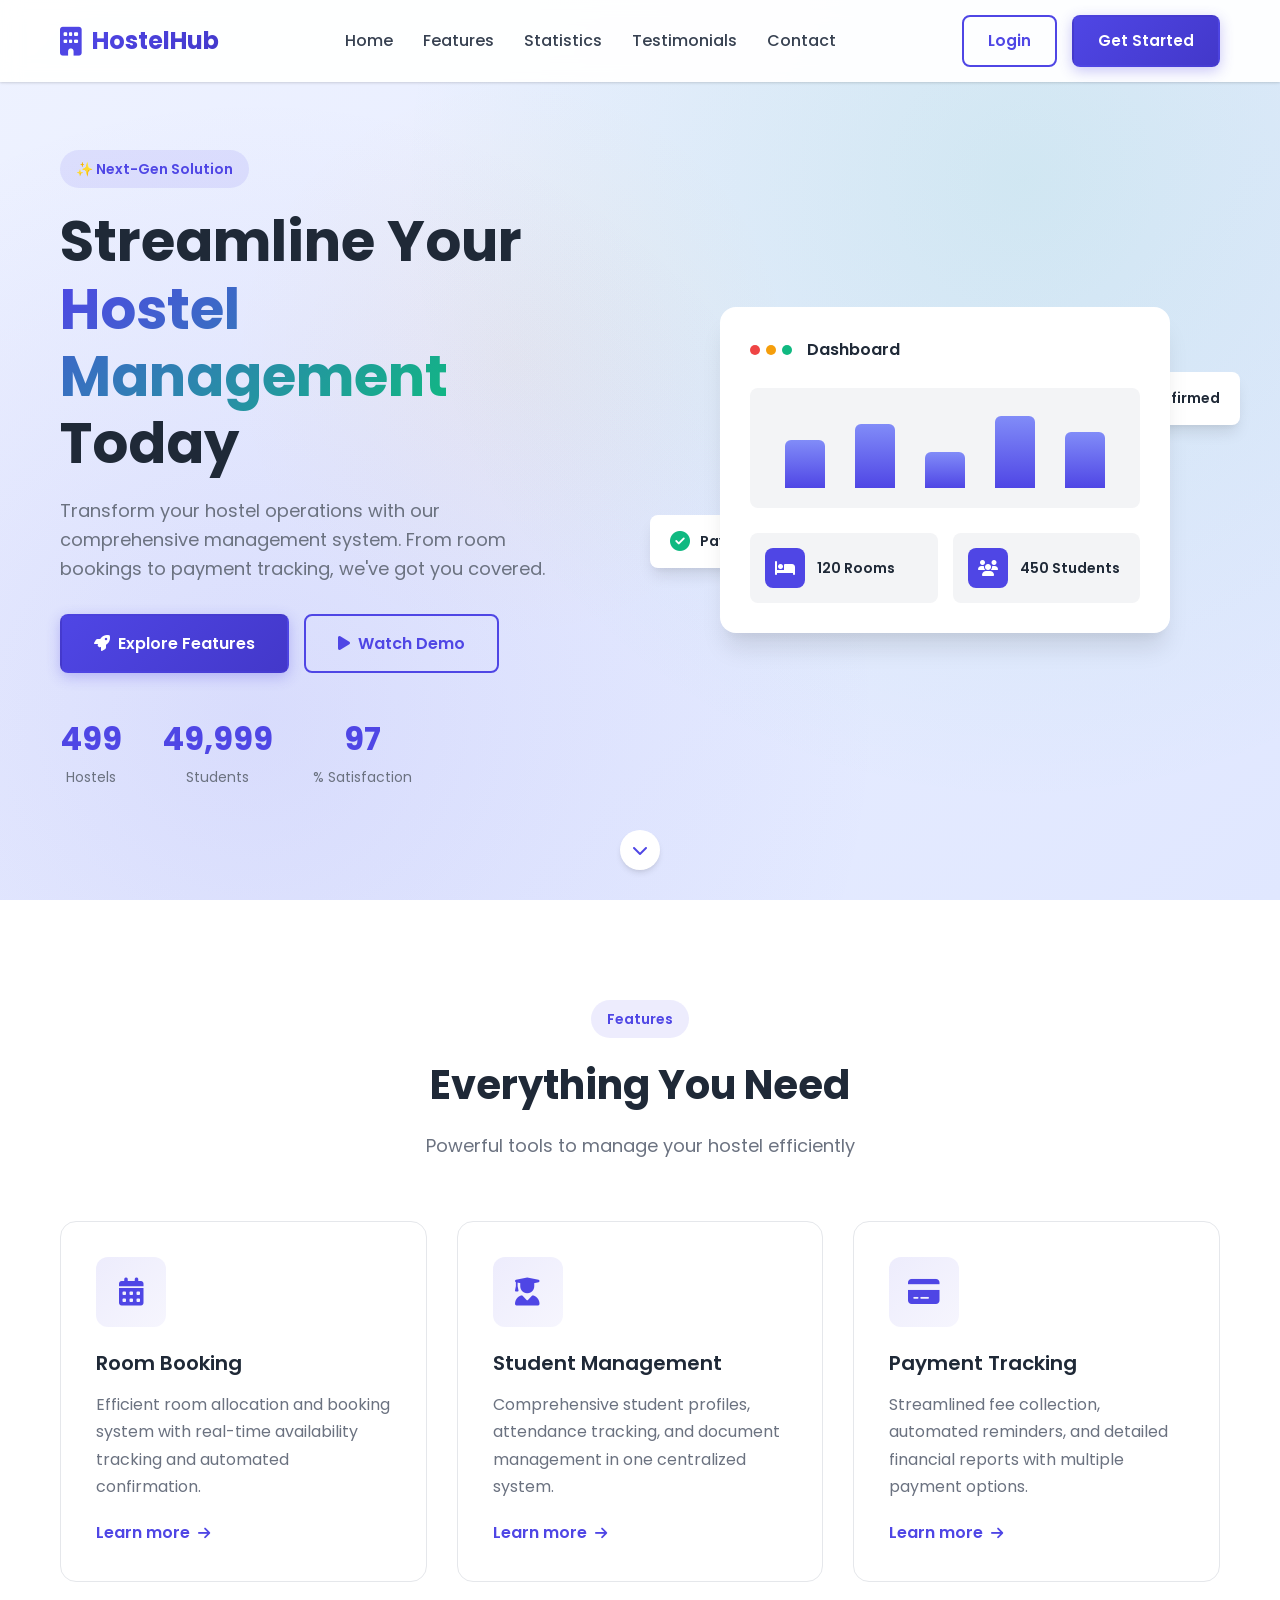
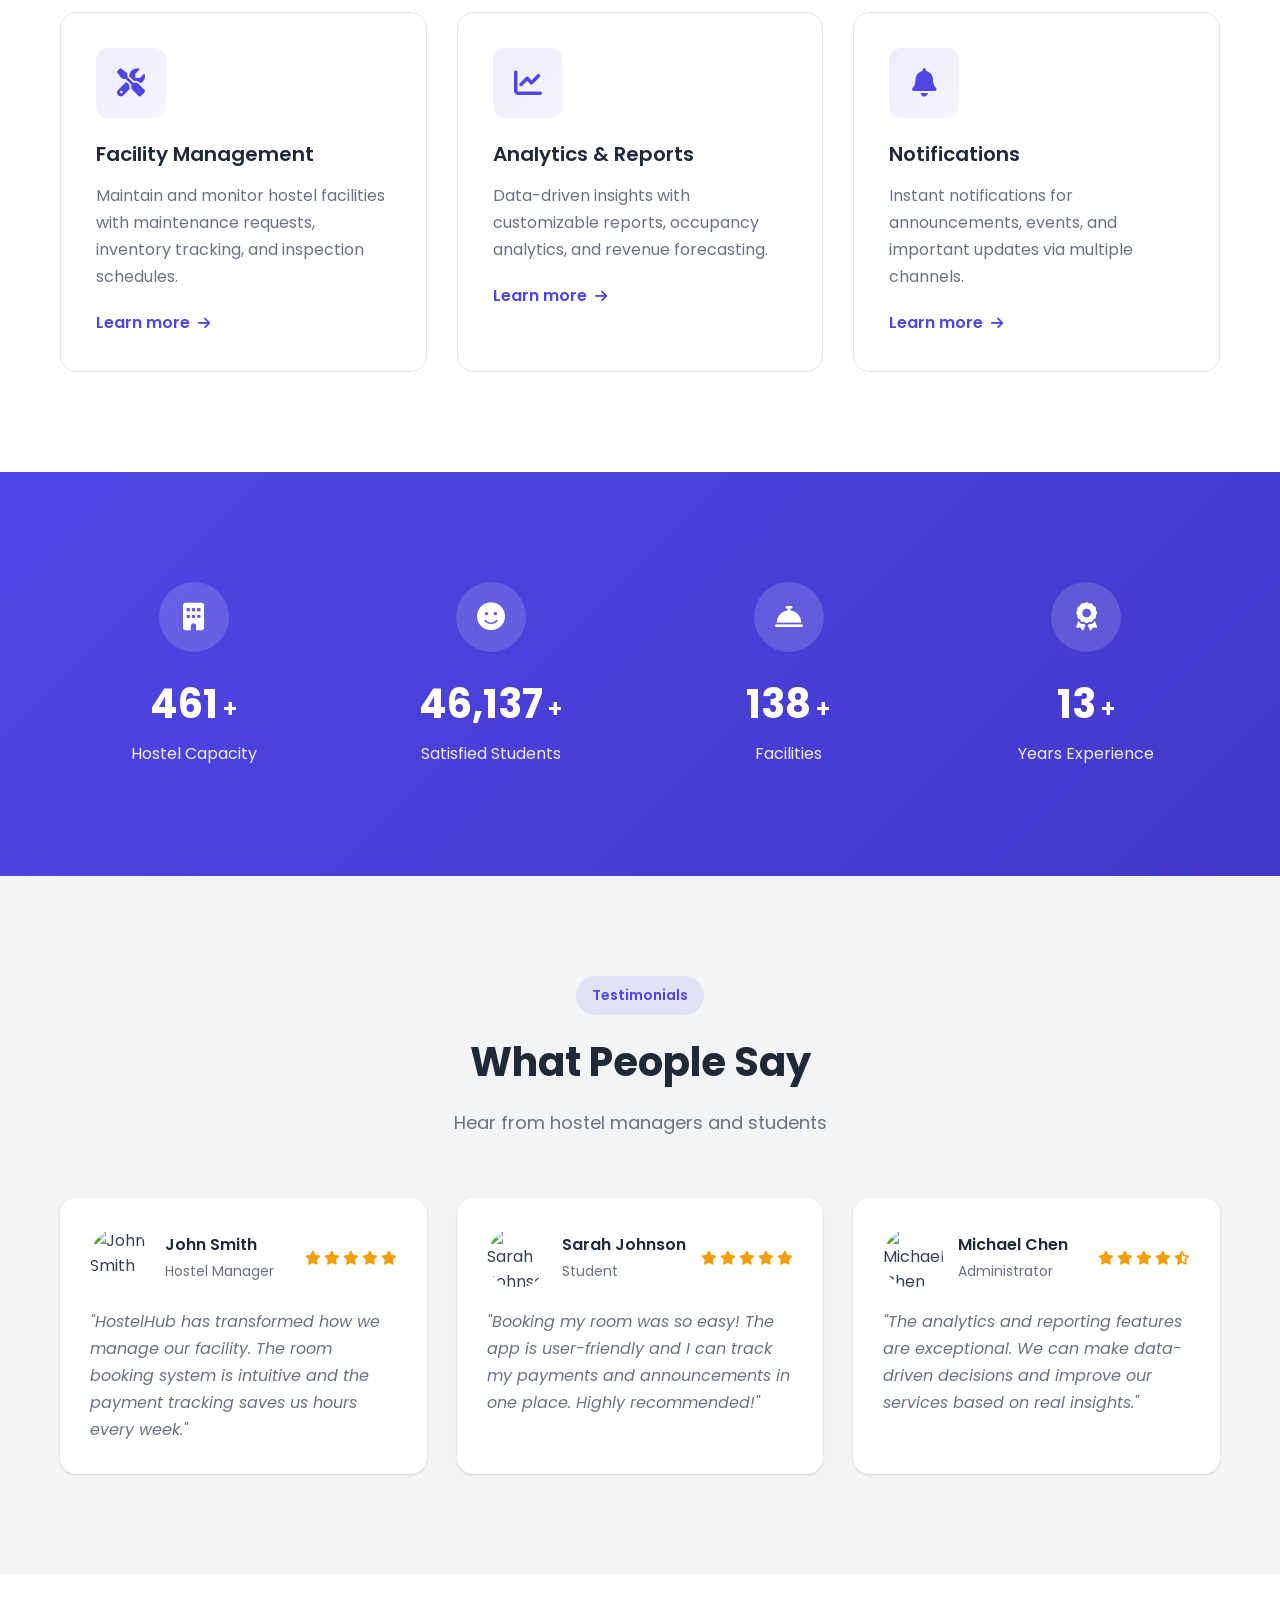
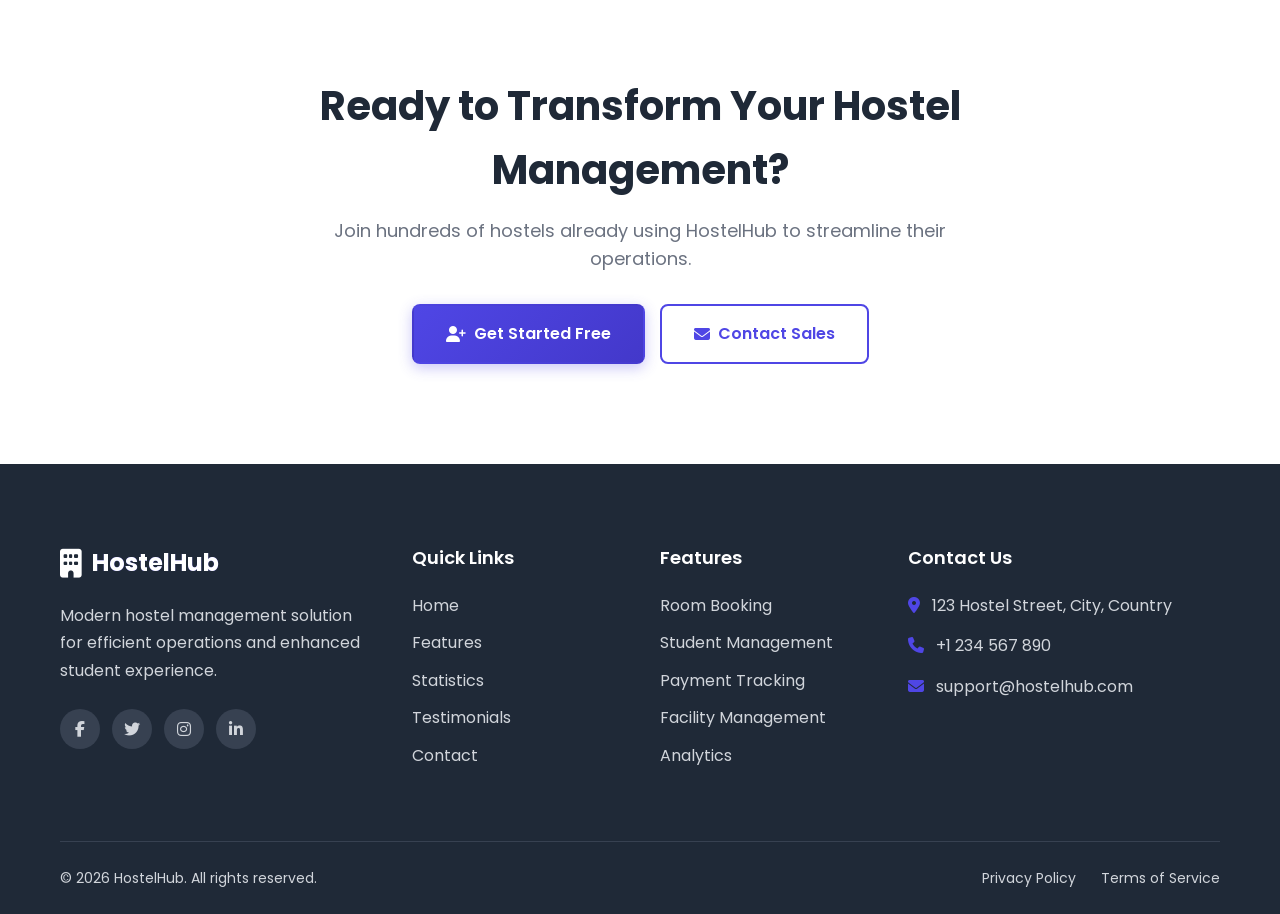
==== index.html @ 64ceb069 "first commit" ====
<!DOCTYPE html>
<html lang="en">
<head>
    <meta charset="UTF-8">
    <meta name="viewport" content="width=device-width, initial-scale=1.0">
    <title>HostelHub - Modern Hostel Management System</title>
    <link rel="preconnect" href="https://fonts.googleapis.com">
    <link rel="preconnect" href="https://fonts.gstatic.com" crossorigin>
    <link href="https://fonts.googleapis.com/css2?family=Poppins:wght@300;400;500;600;700&family=Playfair+Display:wght@600;700&display=swap" rel="stylesheet">
    <link rel="stylesheet" href="https://cdnjs.cloudflare.com/ajax/libs/font-awesome/6.4.0/css/all.min.css">
    <link rel="stylesheet" href="styles.css">
</head>
<body>
    <!-- Navigation Header -->
    <header class="header" id="header">
        <nav class="navbar">
            <div class="container">
                <a href="#" class="logo">
                    <i class="fas fa-building"></i>
                    <span>HostelHub</span>
                </a>
                <button class="mobile-menu-btn" id="mobileMenuBtn" aria-label="Toggle menu">
                    <span></span>
                    <span></span>
                    <span></span>
                </button>
                <ul class="nav-links" id="navLinks">
                    <li><a href="#home" class="nav-link">Home</a></li>
                    <li><a href="#features" class="nav-link">Features</a></li>
                    <li><a href="#stats" class="nav-link">Statistics</a></li>
                    <li><a href="#testimonials" class="nav-link">Testimonials</a></li>
                    <li><a href="#contact" class="nav-link">Contact</a></li>
                </ul>
                <div class="nav-buttons">
                    <a href="#login" class="btn btn-outline">Login</a>
                    <a href="#signup" class="btn btn-primary">Get Started</a>
                </div>
            </div>
        </nav>
    </header>

    <!-- Hero Section -->
    <section class="hero" id="home">
        <div class="hero-background">
            <div class="hero-overlay"></div>
            <div class="hero-pattern"></div>
        </div>
        <div class="container">
            <div class="hero-content">
                <span class="hero-badge">✨ Next-Gen Solution</span>
                <h1 class="hero-title">Streamline Your <span class="highlight">Hostel Management</span> Today</h1>
                <p class="hero-description">Transform your hostel operations with our comprehensive management system. From room bookings to payment tracking, we've got you covered.</p>
                <div class="hero-buttons">
                    <a href="#features" class="btn btn-primary btn-lg">
                        <i class="fas fa-rocket"></i>
                        Explore Features
                    </a>
                    <a href="#contact" class="btn btn-outline btn-lg">
                        <i class="fas fa-play"></i>
                        Watch Demo
                    </a>
                </div>
                <div class="hero-stats">
                    <div class="stat-item">
                        <span class="stat-number" data-count="500">0</span>
                        <span class="stat-label">Hostels</span>
                    </div>
                    <div class="stat-item">
                        <span class="stat-number" data-count="50000">0</span>
                        <span class="stat-label">Students</span>
                    </div>
                    <div class="stat-item">
                        <span class="stat-number" data-count="98">0</span>
                        <span class="stat-label">% Satisfaction</span>
                    </div>
                </div>
            </div>
            <div class="hero-visual">
                <div class="hero-card main-card">
                    <div class="card-header">
                        <div class="card-dots">
                            <span></span><span></span><span></span>
                        </div>
                        <span class="card-title">Dashboard</span>
                    </div>
                    <div class="card-content">
                        <div class="chart-placeholder">
                            <div class="bar" style="height: 60%"></div>
                            <div class="bar" style="height: 80%"></div>
                            <div class="bar" style="height: 45%"></div>
                            <div class="bar" style="height: 90%"></div>
                            <div class="bar" style="height: 70%"></div>
                        </div>
                        <div class="info-cards">
                            <div class="info-card">
                                <i class="fas fa-bed"></i>
                                <span>120 Rooms</span>
                            </div>
                            <div class="info-card">
                                <i class="fas fa-users"></i>
                                <span>450 Students</span>
                            </div>
                        </div>
                    </div>
                </div>
                <div class="hero-card floating-card card-1">
                    <i class="fas fa-calendar-check"></i>
                    <span>Booking Confirmed</span>
                </div>
                <div class="hero-card floating-card card-2">
                    <i class="fas fa-check-circle"></i>
                    <span>Payment Received</span>
                </div>
            </div>
        </div>
        <div class="scroll-indicator">
            <a href="#features">
                <i class="fas fa-chevron-down"></i>
            </a>
        </div>
    </section>

    <!-- Features Section -->
    <section class="features" id="features">
        <div class="container">
            <div class="section-header">
                <span class="section-tag">Features</span>
                <h2 class="section-title">Everything You Need</h2>
                <p class="section-description">Powerful tools to manage your hostel efficiently</p>
            </div>
            <div class="features-grid">
                <div class="feature-card" data-aos="fade-up" data-aos-delay="100">
                    <div class="feature-icon">
                        <i class="fas fa-calendar-alt"></i>
                    </div>
                    <h3 class="feature-title">Room Booking</h3>
                    <p class="feature-description">Efficient room allocation and booking system with real-time availability tracking and automated confirmation.</p>
                    <a href="#" class="feature-link">Learn more <i class="fas fa-arrow-right"></i></a>
                </div>
                <div class="feature-card" data-aos="fade-up" data-aos-delay="200">
                    <div class="feature-icon">
                        <i class="fas fa-user-graduate"></i>
                    </div>
                    <h3 class="feature-title">Student Management</h3>
                    <p class="feature-description">Comprehensive student profiles, attendance tracking, and document management in one centralized system.</p>
                    <a href="#" class="feature-link">Learn more <i class="fas fa-arrow-right"></i></a>
                </div>
                <div class="feature-card" data-aos="fade-up" data-aos-delay="300">
                    <div class="feature-icon">
                        <i class="fas fa-credit-card"></i>
                    </div>
                    <h3 class="feature-title">Payment Tracking</h3>
                    <p class="feature-description">Streamlined fee collection, automated reminders, and detailed financial reports with multiple payment options.</p>
                    <a href="#" class="feature-link">Learn more <i class="fas fa-arrow-right"></i></a>
                </div>
                <div class="feature-card" data-aos="fade-up" data-aos-delay="400">
                    <div class="feature-icon">
                        <i class="fas fa-tools"></i>
                    </div>
                    <h3 class="feature-title">Facility Management</h3>
                    <p class="feature-description">Maintain and monitor hostel facilities with maintenance requests, inventory tracking, and inspection schedules.</p>
                    <a href="#" class="feature-link">Learn more <i class="fas fa-arrow-right"></i></a>
                </div>
                <div class="feature-card" data-aos="fade-up" data-aos-delay="500">
                    <div class="feature-icon">
                        <i class="fas fa-chart-line"></i>
                    </div>
                    <h3 class="feature-title">Analytics & Reports</h3>
                    <p class="feature-description">Data-driven insights with customizable reports, occupancy analytics, and revenue forecasting.</p>
                    <a href="#" class="feature-link">Learn more <i class="fas fa-arrow-right"></i></a>
                </div>
                <div class="feature-card" data-aos="fade-up" data-aos-delay="600">
                    <div class="feature-icon">
                        <i class="fas fa-bell"></i>
                    </div>
                    <h3 class="feature-title">Notifications</h3>
                    <p class="feature-description">Instant notifications for announcements, events, and important updates via multiple channels.</p>
                    <a href="#" class="feature-link">Learn more <i class="fas fa-arrow-right"></i></a>
                </div>
            </div>
        </div>
    </section>

    <!-- Stats Section -->
    <section class="stats" id="stats">
        <div class="container">
            <div class="stats-grid">
                <div class="stat-box">
                    <div class="stat-icon">
                        <i class="fas fa-building"></i>
                    </div>
                    <div class="stat-info">
                        <span class="stat-number" data-count="500">0</span>
                        <span class="stat-suffix">+</span>
                        <span class="stat-text">Hostel Capacity</span>
                    </div>
                </div>
                <div class="stat-box">
                    <div class="stat-icon">
                        <i class="fas fa-smile"></i>
                    </div>
                    <div class="stat-info">
                        <span class="stat-number" data-count="50000">0</span>
                        <span class="stat-suffix">+</span>
                        <span class="stat-text">Satisfied Students</span>
                    </div>
                </div>
                <div class="stat-box">
                    <div class="stat-icon">
                        <i class="fas fa-concierge-bell"></i>
                    </div>
                    <div class="stat-info">
                        <span class="stat-number" data-count="150">0</span>
                        <span class="stat-suffix">+</span>
                        <span class="stat-text">Facilities</span>
                    </div>
                </div>
                <div class="stat-box">
                    <div class="stat-icon">
                        <i class="fas fa-award"></i>
                    </div>
                    <div class="stat-info">
                        <span class="stat-number" data-count="15">0</span>
                        <span class="stat-suffix">+</span>
                        <span class="stat-text">Years Experience</span>
                    </div>
                </div>
            </div>
        </div>
    </section>

    <!-- Testimonials Section -->
    <section class="testimonials" id="testimonials">
        <div class="container">
            <div class="section-header">
                <span class="section-tag">Testimonials</span>
                <h2 class="section-title">What People Say</h2>
                <p class="section-description">Hear from hostel managers and students</p>
            </div>
            <div class="testimonials-grid">
                <div class="testimonial-card">
                    <div class="testimonial-header">
                        <div class="testimonial-avatar">
                            <img src="https://images.unsplash.com/photo-1560250097-0b93528c311a?w=100&h=100&fit=crop&crop=face" alt="John Smith">
                        </div>
                        <div class="testimonial-info">
                            <h4>John Smith</h4>
                            <span>Hostel Manager</span>
                        </div>
                        <div class="testimonial-rating">
                            <i class="fas fa-star"></i>
                            <i class="fas fa-star"></i>
                            <i class="fas fa-star"></i>
                            <i class="fas fa-star"></i>
                            <i class="fas fa-star"></i>
                        </div>
                    </div>
                    <p class="testimonial-text">"HostelHub has transformed how we manage our facility. The room booking system is intuitive and the payment tracking saves us hours every week."</p>
                </div>
                <div class="testimonial-card">
                    <div class="testimonial-header">
                        <div class="testimonial-avatar">
                            <img src="https://images.unsplash.com/photo-1573496359142-b8d87734a5a2?w=100&h=100&fit=crop&crop=face" alt="Sarah Johnson">
                        </div>
                        <div class="testimonial-info">
                            <h4>Sarah Johnson</h4>
                            <span>Student</span>
                        </div>
                        <div class="testimonial-rating">
                            <i class="fas fa-star"></i>
                            <i class="fas fa-star"></i>
                            <i class="fas fa-star"></i>
                            <i class="fas fa-star"></i>
                            <i class="fas fa-star"></i>
                        </div>
                    </div>
                    <p class="testimonial-text">"Booking my room was so easy! The app is user-friendly and I can track my payments and announcements in one place. Highly recommended!"</p>
                </div>
                <div class="testimonial-card">
                    <div class="testimonial-header">
                        <div class="testimonial-avatar">
                            <img src="https://images.unsplash.com/photo-1472099645785-5658abf4ff4e?w=100&h=100&fit=crop&crop=face" alt="Michael Chen">
                        </div>
                        <div class="testimonial-info">
                            <h4>Michael Chen</h4>
                            <span>Administrator</span>
                        </div>
                        <div class="testimonial-rating">
                            <i class="fas fa-star"></i>
                            <i class="fas fa-star"></i>
                            <i class="fas fa-star"></i>
                            <i class="fas fa-star"></i>
                            <i class="fas fa-star-half-alt"></i>
                        </div>
                    </div>
                    <p class="testimonial-text">"The analytics and reporting features are exceptional. We can make data-driven decisions and improve our services based on real insights."</p>
                </div>
            </div>
        </div>
    </section>

    <!-- CTA Section -->
    <section class="cta">
        <div class="container">
            <div class="cta-content">
                <h2 class="cta-title">Ready to Transform Your Hostel Management?</h2>
                <p class="cta-description">Join hundreds of hostels already using HostelHub to streamline their operations.</p>
                <div class="cta-buttons">
                    <a href="#signup" class="btn btn-primary btn-lg">
                        <i class="fas fa-user-plus"></i>
                        Get Started Free
                    </a>
                    <a href="#contact" class="btn btn-outline btn-lg">
                        <i class="fas fa-envelope"></i>
                        Contact Sales
                    </a>
                </div>
            </div>
        </div>
    </section>

    <!-- Footer -->
    <footer class="footer" id="contact">
        <div class="container">
            <div class="footer-grid">
                <div class="footer-brand">
                    <a href="#" class="logo">
                        <i class="fas fa-building"></i>
                        <span>HostelHub</span>
                    </a>
                    <p class="footer-description">Modern hostel management solution for efficient operations and enhanced student experience.</p>
                    <div class="social-links">
                        <a href="#" class="social-link" aria-label="Facebook">
                            <i class="fab fa-facebook-f"></i>
                        </a>
                        <a href="#" class="social-link" aria-label="Twitter">
                            <i class="fab fa-twitter"></i>
                        </a>
                        <a href="#" class="social-link" aria-label="Instagram">
                            <i class="fab fa-instagram"></i>
                        </a>
                        <a href="#" class="social-link" aria-label="LinkedIn">
                            <i class="fab fa-linkedin-in"></i>
                        </a>
                    </div>
                </div>
                <div class="footer-links">
                    <h4>Quick Links</h4>
                    <ul>
                        <li><a href="#home">Home</a></li>
                        <li><a href="#features">Features</a></li>
                        <li><a href="#stats">Statistics</a></li>
                        <li><a href="#testimonials">Testimonials</a></li>
                        <li><a href="#contact">Contact</a></li>
                    </ul>
                </div>
                <div class="footer-links">
                    <h4>Features</h4>
                    <ul>
                        <li><a href="#">Room Booking</a></li>
                        <li><a href="#">Student Management</a></li>
                        <li><a href="#">Payment Tracking</a></li>
                        <li><a href="#">Facility Management</a></li>
                        <li><a href="#">Analytics</a></li>
                    </ul>
                </div>
                <div class="footer-contact">
                    <h4>Contact Us</h4>
                    <ul>
                        <li>
                            <i class="fas fa-map-marker-alt"></i>
                            <span>123 Hostel Street, City, Country</span>
                        </li>
                        <li>
                            <i class="fas fa-phone"></i>
                            <span>+1 234 567 890</span>
                        </li>
                        <li>
                            <i class="fas fa-envelope"></i>
                            <span>support@hostelhub.com</span>
                        </li>
                    </ul>
                </div>
            </div>
            <div class="footer-bottom">
                <p>&copy; 2026 HostelHub. All rights reserved.</p>
                <div class="footer-legal">
                    <a href="#">Privacy Policy</a>
                    <a href="#">Terms of Service</a>
                </div>
            </div>
        </div>
    </footer>

    <script src="script.js"></script>
</body>
</html>
---- styles.css ----
/* ========================================
   HostelHub - Modern Hostel Management System
   CSS Styles
   ======================================== */

/* CSS Variables */
:root {
    --primary-color: #4F46E5;
    --primary-dark: #4338CA;
    --primary-light: #818CF8;
    --secondary-color: #10B981;
    --accent-color: #F59E0B;
    --dark-color: #1F2937;
    --dark-light: #374151;
    --light-color: #F9FAFB;
    --white: #FFFFFF;
    --gray-100: #F3F4F6;
    --gray-200: #E5E7EB;
    --gray-300: #D1D5DB;
    --gray-400: #9CA3AF;
    --gray-500: #6B7280;
    --text-color: #374151;
    --text-light: #6B7280;
    --shadow-sm: 0 1px 2px 0 rgba(0, 0, 0, 0.05);
    --shadow: 0 1px 3px 0 rgba(0, 0, 0, 0.1), 0 1px 2px 0 rgba(0, 0, 0, 0.06);
    --shadow-md: 0 4px 6px -1px rgba(0, 0, 0, 0.1), 0 2px 4px -1px rgba(0, 0, 0, 0.06);
    --shadow-lg: 0 10px 15px -3px rgba(0, 0, 0, 0.1), 0 4px 6px -2px rgba(0, 0, 0, 0.05);
    --shadow-xl: 0 20px 25px -5px rgba(0, 0, 0, 0.1), 0 10px 10px -5px rgba(0, 0, 0, 0.04);
    --shadow-primary: 0 4px 14px 0 rgba(79, 70, 229, 0.3);
    --transition: all 0.3s ease;
    --transition-fast: all 0.15s ease;
    --border-radius: 12px;
    --border-radius-sm: 8px;
    --border-radius-lg: 16px;
    --font-primary: 'Poppins', sans-serif;
    --font-display: 'Playfair Display', serif;
}

/* Reset & Base */
*, *::before, *::after {
    margin: 0;
    padding: 0;
    box-sizing: border-box;
}

html {
    scroll-behavior: smooth;
    scroll-padding-top: 80px;
}

body {
    font-family: var(--font-primary);
    font-size: 16px;
    line-height: 1.6;
    color: var(--text-color);
    background-color: var(--light-color);
    overflow-x: hidden;
}

a {
    text-decoration: none;
    color: inherit;
    transition: var(--transition);
}

ul {
    list-style: none;
}

img {
    max-width: 100%;
    height: auto;
}

.container {
    max-width: 1200px;
    margin: 0 auto;
    padding: 0 20px;
}

/* ========================================
   Header & Navigation
   ======================================== */
.header {
    position: fixed;
    top: 0;
    left: 0;
    right: 0;
    z-index: 1000;
    background: rgba(255, 255, 255, 0.95);
    backdrop-filter: blur(10px);
    box-shadow: var(--shadow);
    transition: var(--transition);
}

.header.scrolled {
    padding: 0;
}

.navbar {
    padding: 15px 0;
    transition: var(--transition);
}

.navbar .container {
    display: flex;
    align-items: center;
    justify-content: space-between;
}

.logo {
    display: flex;
    align-items: center;
    gap: 10px;
    font-size: 1.5rem;
    font-weight: 700;
    color: var(--primary-color);
}

.logo i {
    font-size: 1.8rem;
}

.logo span {
    background: linear-gradient(135deg, var(--primary-color), var(--primary-dark));
    -webkit-background-clip: text;
    -webkit-text-fill-color: transparent;
    background-clip: text;
}

.nav-links {
    display: flex;
    align-items: center;
    gap: 30px;
}

.nav-link {
    font-weight: 500;
    color: var(--text-color);
    position: relative;
    padding: 8px 0;
}

.nav-link::after {
    content: '';
    position: absolute;
    bottom: 0;
    left: 0;
    width: 0;
    height: 2px;
    background: var(--primary-color);
    transition: var(--transition);
}

.nav-link:hover {
    color: var(--primary-color);
}

.nav-link:hover::after {
    width: 100%;
}

.nav-buttons {
    display: flex;
    align-items: center;
    gap: 15px;
}

/* Buttons */
.btn {
    display: inline-flex;
    align-items: center;
    justify-content: center;
    gap: 8px;
    padding: 12px 24px;
    font-size: 0.95rem;
    font-weight: 600;
    border-radius: var(--border-radius-sm);
    cursor: pointer;
    transition: var(--transition);
    border: 2px solid transparent;
}

.btn-primary {
    background: linear-gradient(135deg, var(--primary-color), var(--primary-dark));
    color: var(--white);
    box-shadow: var(--shadow-primary);
}

.btn-primary:hover {
    transform: translateY(-2px);
    box-shadow: 0 6px 20px 0 rgba(79, 70, 229, 0.4);
}

.btn-outline {
    background: transparent;
    border-color: var(--primary-color);
    color: var(--primary-color);
}

.btn-outline:hover {
    background: var(--primary-color);
    color: var(--white);
}

.btn-lg {
    padding: 15px 32px;
    font-size: 1rem;
}

/* Mobile Menu Button */
.mobile-menu-btn {
    display: none;
    flex-direction: column;
    gap: 5px;
    padding: 10px;
    background: none;
    border: none;
    cursor: pointer;
}

.mobile-menu-btn span {
    display: block;
    width: 25px;
    height: 3px;
    background: var(--dark-color);
    border-radius: 3px;
    transition: var(--transition);
}

.mobile-menu-btn.active span:nth-child(1) {
    transform: rotate(45deg) translate(5px, 5px);
}

.mobile-menu-btn.active span:nth-child(2) {
    opacity: 0;
}

.mobile-menu-btn.active span:nth-child(3) {
    transform: rotate(-45deg) translate(7px, -6px);
}

/* ========================================
   Hero Section
   ======================================== */
.hero {
    position: relative;
    min-height: 100vh;
    display: flex;
    align-items: center;
    padding: 120px 0 80px;
    overflow: hidden;
}

.hero-background {
    position: absolute;
    inset: 0;
    z-index: -1;
}

.hero-overlay {
    position: absolute;
    inset: 0;
    background: linear-gradient(135deg, #EEF2FF 0%, #E0E7FF 100%);
}

.hero-pattern {
    position: absolute;
    inset: 0;
    background-image: 
        radial-gradient(circle at 20% 80%, rgba(79, 70, 229, 0.1) 0%, transparent 50%),
        radial-gradient(circle at 80% 20%, rgba(16, 185, 129, 0.1) 0%, transparent 50%),
        radial-gradient(circle at 40% 40%, rgba(245, 158, 11, 0.05) 0%, transparent 30%);
}

.hero .container {
    display: grid;
    grid-template-columns: 1fr 1fr;
    gap: 60px;
    align-items: center;
}

.hero-content {
    animation: fadeInUp 0.8s ease forwards;
}

.hero-badge {
    display: inline-block;
    padding: 8px 16px;
    background: rgba(79, 70, 229, 0.1);
    color: var(--primary-color);
    font-size: 0.875rem;
    font-weight: 600;
    border-radius: 50px;
    margin-bottom: 20px;
    animation: fadeInUp 0.8s ease 0.1s forwards;
    opacity: 0;
}

.hero-title {
    font-size: 3.5rem;
    font-weight: 700;
    line-height: 1.2;
    color: var(--dark-color);
    margin-bottom: 20px;
    animation: fadeInUp 0.8s ease 0.2s forwards;
    opacity: 0;
}

.hero-title .highlight {
    background: linear-gradient(135deg, var(--primary-color), var(--secondary-color));
    -webkit-background-clip: text;
    -webkit-text-fill-color: transparent;
    background-clip: text;
}

.hero-description {
    font-size: 1.125rem;
    color: var(--text-light);
    margin-bottom: 30px;
    max-width: 500px;
    animation: fadeInUp 0.8s ease 0.3s forwards;
    opacity: 0;
}

.hero-buttons {
    display: flex;
    gap: 15px;
    margin-bottom: 40px;
    animation: fadeInUp 0.8s ease 0.4s forwards;
    opacity: 0;
}

.hero-stats {
    display: flex;
    gap: 40px;
    animation: fadeInUp 0.8s ease 0.5s forwards;
    opacity: 0;
}

.hero-stats .stat-item {
    text-align: center;
}

.hero-stats .stat-number {
    display: block;
    font-size: 2rem;
    font-weight: 700;
    color: var(--primary-color);
}

.hero-stats .stat-label {
    font-size: 0.875rem;
    color: var(--text-light);
}

/* Hero Visual */
.hero-visual {
    position: relative;
    animation: fadeInRight 0.8s ease 0.3s forwards;
    opacity: 0;
}

.hero-card {
    background: var(--white);
    border-radius: var(--border-radius-lg);
    box-shadow: var(--shadow-xl);
    overflow: hidden;
}

.hero-card.main-card {
    padding: 30px;
    max-width: 450px;
    margin: 0 auto;
    position: relative;
    z-index: 2;
}

.hero-card .card-header {
    display: flex;
    align-items: center;
    gap: 15px;
    margin-bottom: 25px;
}

.card-dots {
    display: flex;
    gap: 6px;
}

.card-dots span {
    width: 10px;
    height: 10px;
    border-radius: 50%;
    background: var(--gray-300);
}

.card-dots span:nth-child(1) {
    background: #EF4444;
}

.card-dots span:nth-child(2) {
    background: #F59E0B;
}

.card-dots span:nth-child(3) {
    background: #10B981;
}

.card-title {
    font-weight: 600;
    color: var(--dark-color);
}

.card-content {
    display: flex;
    flex-direction: column;
    gap: 25px;
}

.chart-placeholder {
    display: flex;
    align-items: flex-end;
    justify-content: space-around;
    height: 120px;
    padding: 20px;
    background: var(--gray-100);
    border-radius: var(--border-radius-sm);
}

.chart-placeholder .bar {
    width: 40px;
    background: linear-gradient(to top, var(--primary-color), var(--primary-light));
    border-radius: 6px 6px 0 0;
    animation: growBar 1s ease forwards;
}

.info-cards {
    display: grid;
    grid-template-columns: 1fr 1fr;
    gap: 15px;
}

.info-card {
    display: flex;
    align-items: center;
    gap: 12px;
    padding: 15px;
    background: var(--gray-100);
    border-radius: var(--border-radius-sm);
}

.info-card i {
    width: 40px;
    height: 40px;
    display: flex;
    align-items: center;
    justify-content: center;
    background: var(--primary-color);
    color: var(--white);
    border-radius: var(--border-radius-sm);
    font-size: 1rem;
}

.info-card span {
    font-weight: 600;
    color: var(--dark-color);
    font-size: 0.875rem;
}

.hero-card.floating-card {
    position: absolute;
    display: flex;
    align-items: center;
    gap: 10px;
    padding: 15px 20px;
    background: var(--white);
    border-radius: var(--border-radius-sm);
    box-shadow: var(--shadow-lg);
    animation: float 3s ease-in-out infinite;
}

.hero-card.floating-card i {
    font-size: 1.25rem;
    color: var(--secondary-color);
}

.hero-card.floating-card span {
    font-weight: 600;
    font-size: 0.875rem;
    color: var(--dark-color);
}

.hero-card.card-1 {
    top: 20%;
    right: -20px;
    animation-delay: 0s;
}

.hero-card.card-2 {
    bottom: 20%;
    left: -20px;
    animation-delay: 1.5s;
}

/* Scroll Indicator */
.scroll-indicator {
    position: absolute;
    bottom: 30px;
    left: 50%;
    transform: translateX(-50%);
    animation: bounce 2s infinite;
}

.scroll-indicator a {
    display: flex;
    align-items: center;
    justify-content: center;
    width: 40px;
    height: 40px;
    background: var(--white);
    border-radius: 50%;
    box-shadow: var(--shadow-md);
    color: var(--primary-color);
}

/* ========================================
   Features Section
   ======================================== */
.features {
    padding: 100px 0;
    background: var(--white);
}

.section-header {
    text-align: center;
    margin-bottom: 60px;
}

.section-tag {
    display: inline-block;
    padding: 8px 16px;
    background: rgba(79, 70, 229, 0.1);
    color: var(--primary-color);
    font-size: 0.875rem;
    font-weight: 600;
    border-radius: 50px;
    margin-bottom: 15px;
}

.section-title {
    font-size: 2.5rem;
    font-weight: 700;
    color: var(--dark-color);
    margin-bottom: 15px;
}

.section-description {
    font-size: 1.125rem;
    color: var(--text-light);
    max-width: 600px;
    margin: 0 auto;
}

.features-grid {
    display: grid;
    grid-template-columns: repeat(3, 1fr);
    gap: 30px;
}

.feature-card {
    padding: 35px;
    background: var(--white);
    border-radius: var(--border-radius-lg);
    border: 1px solid var(--gray-200);
    transition: var(--transition);
    position: relative;
    overflow: hidden;
}

.feature-card::before {
    content: '';
    position: absolute;
    top: 0;
    left: 0;
    right: 0;
    height: 4px;
    background: linear-gradient(135deg, var(--primary-color), var(--secondary-color));
    transform: scaleX(0);
    transition: var(--transition);
}

.feature-card:hover {
    transform: translateY(-10px);
    box-shadow: var(--shadow-xl);
    border-color: transparent;
}

.feature-card:hover::before {
    transform: scaleX(1);
}

.feature-icon {
    width: 70px;
    height: 70px;
    display: flex;
    align-items: center;
    justify-content: center;
    background: linear-gradient(135deg, rgba(79, 70, 229, 0.1), rgba(79, 70, 229, 0.05));
    border-radius: var(--border-radius);
    margin-bottom: 20px;
    transition: var(--transition);
}

.feature-icon i {
    font-size: 1.75rem;
    color: var(--primary-color);
}

.feature-card:hover .feature-icon {
    background: var(--primary-color);
}

.feature-card:hover .feature-icon i {
    color: var(--white);
}

.feature-title {
    font-size: 1.25rem;
    font-weight: 600;
    color: var(--dark-color);
    margin-bottom: 12px;
}

.feature-description {
    color: var(--text-light);
    margin-bottom: 20px;
    line-height: 1.7;
}

.feature-link {
    display: inline-flex;
    align-items: center;
    gap: 8px;
    font-weight: 600;
    color: var(--primary-color);
}

.feature-link i {
    font-size: 0.875rem;
    transition: var(--transition);
}

.feature-link:hover i {
    transform: translateX(5px);
}

/* ========================================
   Stats Section
   ======================================== */
.stats {
    padding: 80px 0;
    background: linear-gradient(135deg, var(--primary-color), var(--primary-dark));
}

.stats-grid {
    display: grid;
    grid-template-columns: repeat(4, 1fr);
    gap: 30px;
}

.stat-box {
    text-align: center;
    padding: 30px;
}

.stat-icon {
    width: 70px;
    height: 70px;
    display: flex;
    align-items: center;
    justify-content: center;
    background: rgba(255, 255, 255, 0.15);
    border-radius: 50%;
    margin: 0 auto 20px;
}

.stat-icon i {
    font-size: 1.75rem;
    color: var(--white);
}

.stat-info {
    color: var(--white);
}

.stat-info .stat-number {
    font-size: 2.5rem;
    font-weight: 700;
}

.stat-info .stat-suffix {
    font-size: 1.5rem;
    font-weight: 600;
}

.stat-info .stat-text {
    display: block;
    font-size: 1rem;
    opacity: 0.9;
    margin-top: 5px;
}

/* ========================================
   Testimonials Section
   ======================================== */
.testimonials {
    padding: 100px 0;
    background: var(--gray-100);
}

.testimonials-grid {
    display: grid;
    grid-template-columns: repeat(3, 1fr);
    gap: 30px;
}

.testimonial-card {
    background: var(--white);
    padding: 30px;
    border-radius: var(--border-radius-lg);
    box-shadow: var(--shadow);
    transition: var(--transition);
}

.testimonial-card:hover {
    transform: translateY(-5px);
    box-shadow: var(--shadow-lg);
}

.testimonial-header {
    display: flex;
    align-items: center;
    gap: 15px;
    margin-bottom: 20px;
}

.testimonial-avatar {
    width: 60px;
    height: 60px;
    border-radius: 50%;
    overflow: hidden;
    flex-shrink: 0;
}

.testimonial-avatar img {
    width: 100%;
    height: 100%;
    object-fit: cover;
}

.testimonial-info h4 {
    font-size: 1rem;
    font-weight: 600;
    color: var(--dark-color);
}

.testimonial-info span {
    font-size: 0.875rem;
    color: var(--text-light);
}

.testimonial-rating {
    margin-left: auto;
    display: flex;
    gap: 3px;
}

.testimonial-rating i {
    color: var(--accent-color);
    font-size: 0.875rem;
}

.testimonial-text {
    color: var(--text-light);
    line-height: 1.7;
    font-style: italic;
}

/* ========================================
   CTA Section
   ======================================== */
.cta {
    padding: 100px 0;
    background: var(--white);
}

.cta-content {
    text-align: center;
    max-width: 700px;
    margin: 0 auto;
}

.cta-title {
    font-size: 2.5rem;
    font-weight: 700;
    color: var(--dark-color);
    margin-bottom: 15px;
}

.cta-description {
    font-size: 1.125rem;
    color: var(--text-light);
    margin-bottom: 30px;
}

.cta-buttons {
    display: flex;
    justify-content: center;
    gap: 15px;
}

/* ========================================
   Footer
   ======================================== */
.footer {
    background: var(--dark-color);
    padding: 80px 0 0;
    color: var(--gray-300);
}

.footer-grid {
    display: grid;
    grid-template-columns: 1.5fr 1fr 1fr 1.5fr;
    gap: 40px;
    margin-bottom: 60px;
}

.footer-brand .logo {
    margin-bottom: 20px;
}

.footer-brand .logo i {
    color: var(--white);
}

.footer-brand .logo span {
    color: var(--white);
    -webkit-text-fill-color: var(--white);
}

.footer-description {
    margin-bottom: 25px;
    line-height: 1.7;
}

.social-links {
    display: flex;
    gap: 12px;
}

.social-link {
    width: 40px;
    height: 40px;
    display: flex;
    align-items: center;
    justify-content: center;
    background: var(--dark-light);
    border-radius: 50%;
    transition: var(--transition);
}

.social-link:hover {
    background: var(--primary-color);
    color: var(--white);
    transform: translateY(-3px);
}

.footer-links h4,
.footer-contact h4 {
    color: var(--white);
    font-size: 1.125rem;
    font-weight: 600;
    margin-bottom: 20px;
}

.footer-links ul li {
    margin-bottom: 12px;
}

.footer-links a {
    color: var(--gray-300);
    transition: var(--transition);
}

.footer-links a:hover {
    color: var(--primary-light);
    padding-left: 5px;
}

.footer-contact ul li {
    display: flex;
    align-items: flex-start;
    gap: 12px;
    margin-bottom: 15px;
}

.footer-contact i {
    color: var(--primary-color);
    margin-top: 4px;
}

.footer-bottom {
    display: flex;
    align-items: center;
    justify-content: space-between;
    padding: 25px 0;
    border-top: 1px solid var(--dark-light);
}

.footer-bottom p {
    font-size: 0.875rem;
}

.footer-legal {
    display: flex;
    gap: 25px;
}

.footer-legal a {
    font-size: 0.875rem;
    color: var(--gray-300);
}

.footer-legal a:hover {
    color: var(--white);
}

/* ========================================
   Animations
   ======================================== */
@keyframes fadeInUp {
    from {
        opacity: 0;
        transform: translateY(30px);
    }
    to {
        opacity: 1;
        transform: translateY(0);
    }
}

@keyframes fadeInRight {
    from {
        opacity: 0;
        transform: translateX(30px);
    }
    to {
        opacity: 1;
        transform: translateX(0);
    }
}

@keyframes bounce {
    0%, 20%, 50%, 80%, 100% {
        transform: translateX(-50%) translateY(0);
    }
    40% {
        transform: translateX(-50%) translateY(-10px);
    }
    60% {
        transform: translateX(-50%) translateY(-5px);
    }
}

@keyframes float {
    0%, 100% {
        transform: translateY(0);
    }
    50% {
        transform: translateY(-15px);
    }
}

@keyframes growBar {
    from {
        height: 0;
    }
}

/* ========================================
   Responsive Design
   ======================================== */

/* Tablet */
@media (max-width: 1024px) {
    .hero .container {
        grid-template-columns: 1fr;
        gap: 50px;
    }

    .hero-visual {
        order: -1;
        max-width: 500px;
        margin: 0 auto;
    }

    .features-grid {
        grid-template-columns: repeat(2, 1fr);
    }

    .stats-grid {
        grid-template-columns: repeat(2, 1fr);
    }

    .testimonials-grid {
        grid-template-columns: repeat(2, 1fr);
    }

    .footer-grid {
        grid-template-columns: repeat(2, 1fr);
    }
}

/* Mobile */
@media (max-width: 768px) {
    .mobile-menu-btn {
        display: flex;
    }

    .nav-links {
        position: fixed;
        top: 70px;
        left: 0;
        right: 0;
        background: var(--white);
        flex-direction: column;
        padding: 20px;
        gap: 0;
        box-shadow: var(--shadow-lg);
        transform: translateY(-150%);
        opacity: 0;
        transition: var(--transition);
    }

    .nav-links.active {
        transform: translateY(0);
        opacity: 1;
    }

    .nav-links li {
        width: 100%;
    }

    .nav-link {
        display: block;
        padding: 15px 0;
        border-bottom: 1px solid var(--gray-200);
    }

    .nav-buttons {
        display: none;
    }

    .hero {
        padding: 100px 0 60px;
    }

    .hero-title {
        font-size: 2.25rem;
    }

    .hero-buttons {
        flex-direction: column;
    }

    .hero-stats {
        flex-wrap: wrap;
        justify-content: center;
    }

    .hero-stats .stat-item {
        flex: 0 0 calc(33.33% - 20px);
    }

    .hero-card.floating-card {
        display: none;
    }

    .section-title {
        font-size: 2rem;
    }

    .features-grid {
        grid-template-columns: 1fr;
    }

    .stats-grid {
        grid-template-columns: 1fr 1fr;
    }

    .testimonials-grid {
        grid-template-columns: 1fr;
    }

    .cta-buttons {
        flex-direction: column;
    }

    .footer-grid {
        grid-template-columns: 1fr;
        text-align: center;
    }

    .social-links {
        justify-content: center;
    }

    .footer-bottom {
        flex-direction: column;
        gap: 15px;
        text-align: center;
    }
}

/* Small Mobile */
@media (max-width: 480px) {
    .hero-title {
        font-size: 1.75rem;
    }

    .hero-stats .stat-item {
        flex: 0 0 100%;
    }

    .stats-grid {
        grid-template-columns: 1fr;
    }

    .stat-box {
        padding: 20px;
    }

    .cta-title {
        font-size: 1.75rem;
    }
}
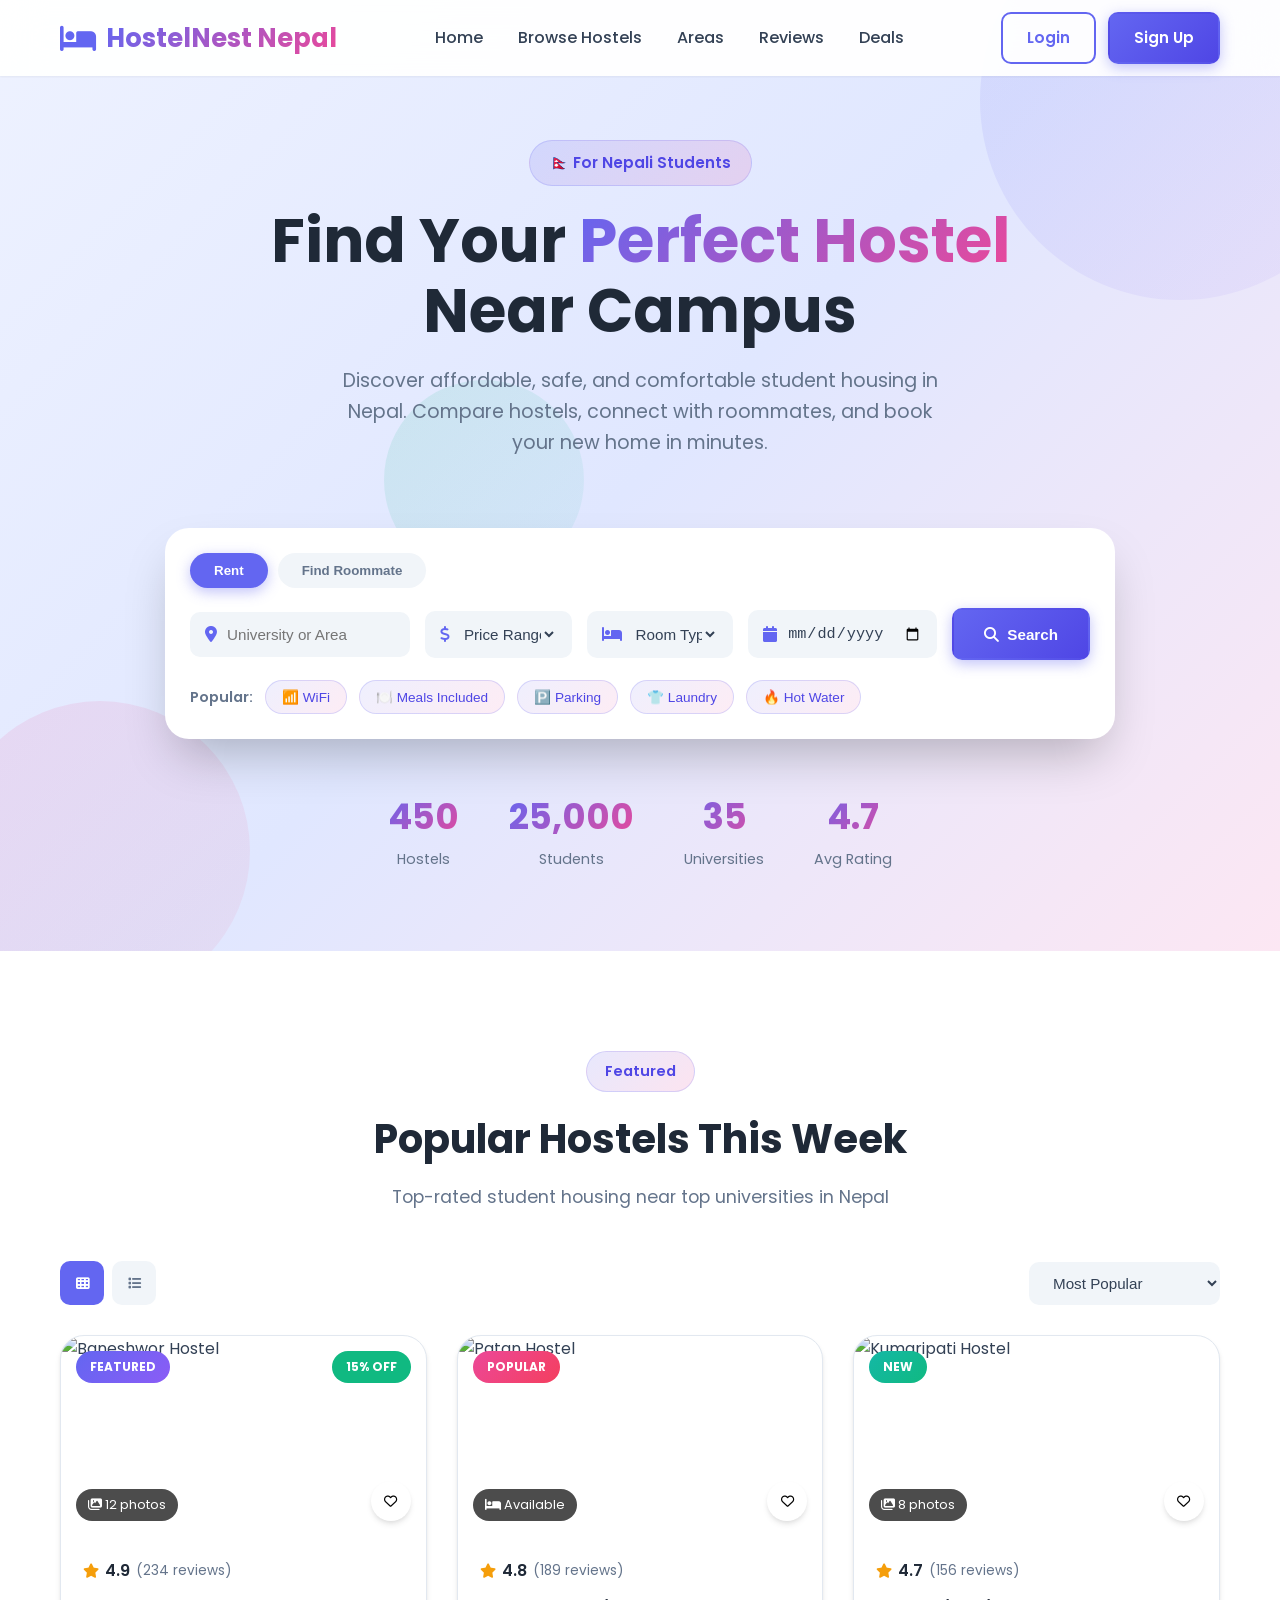
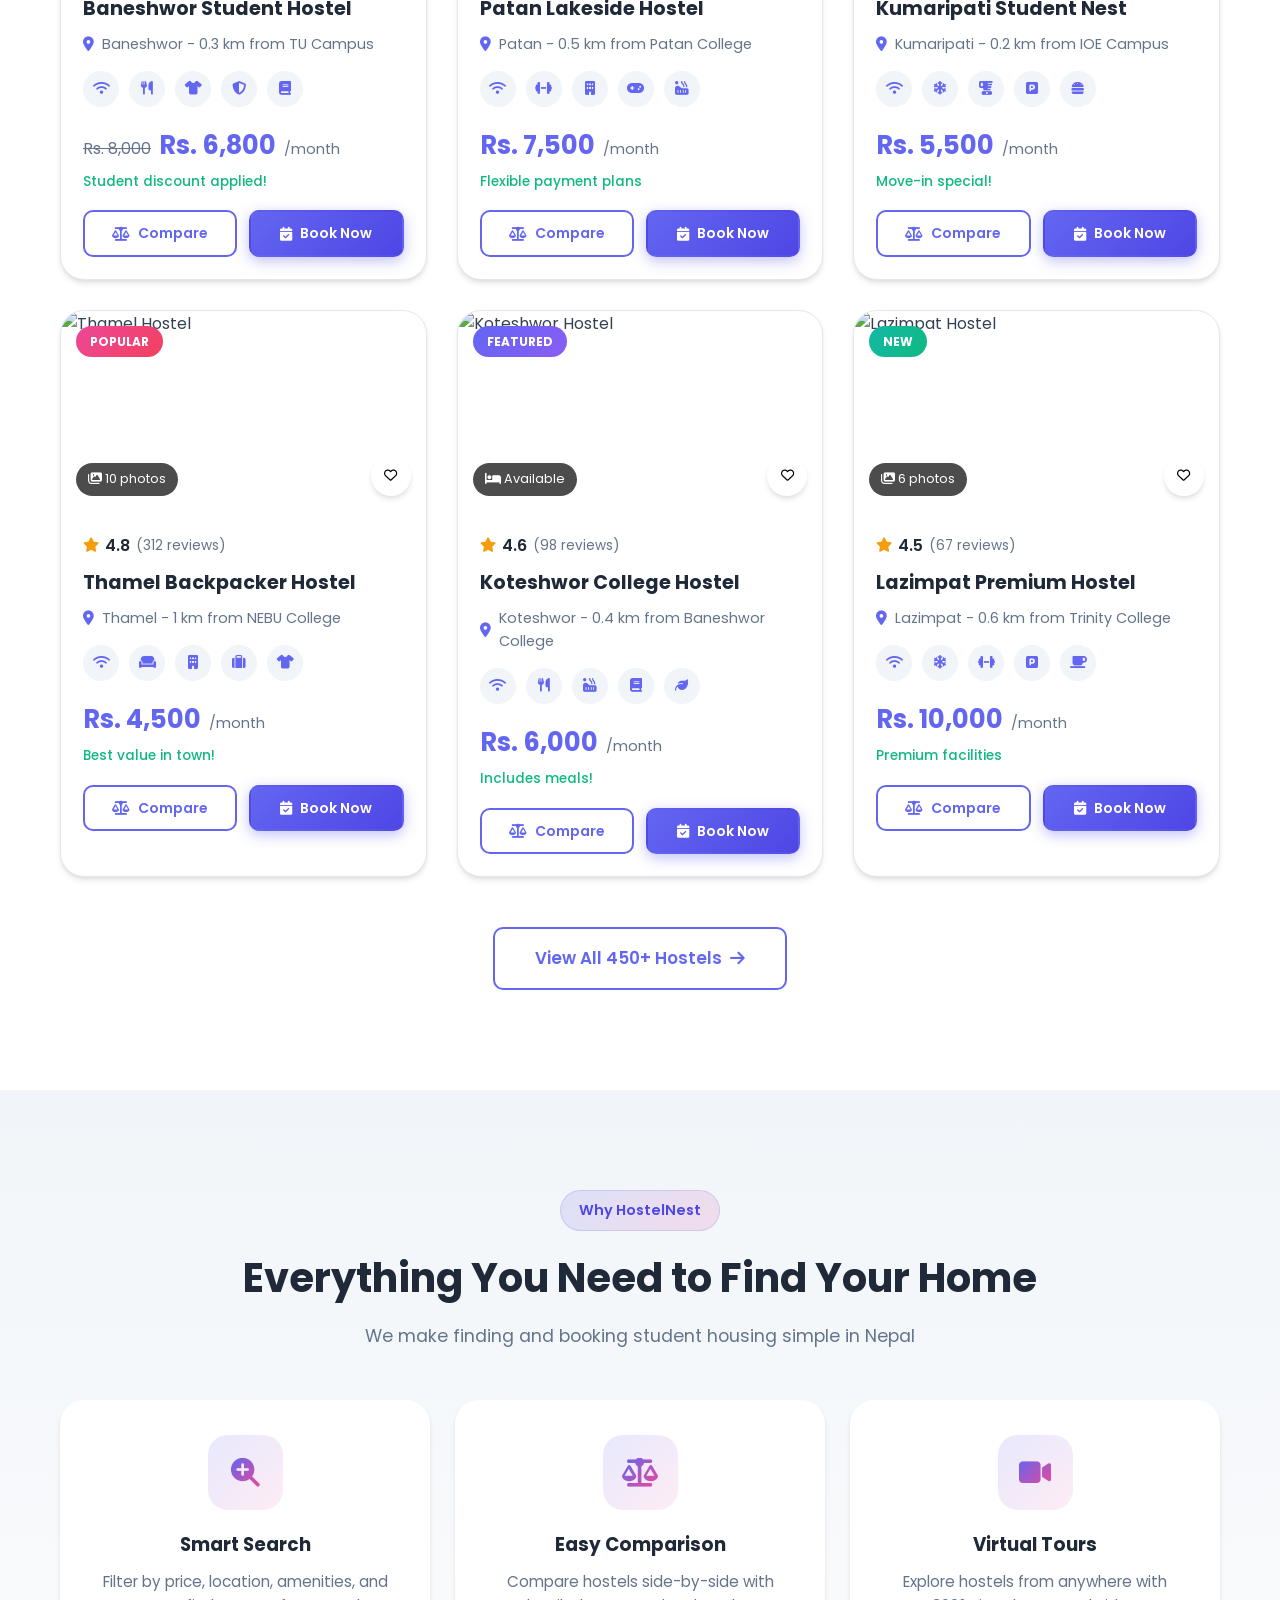
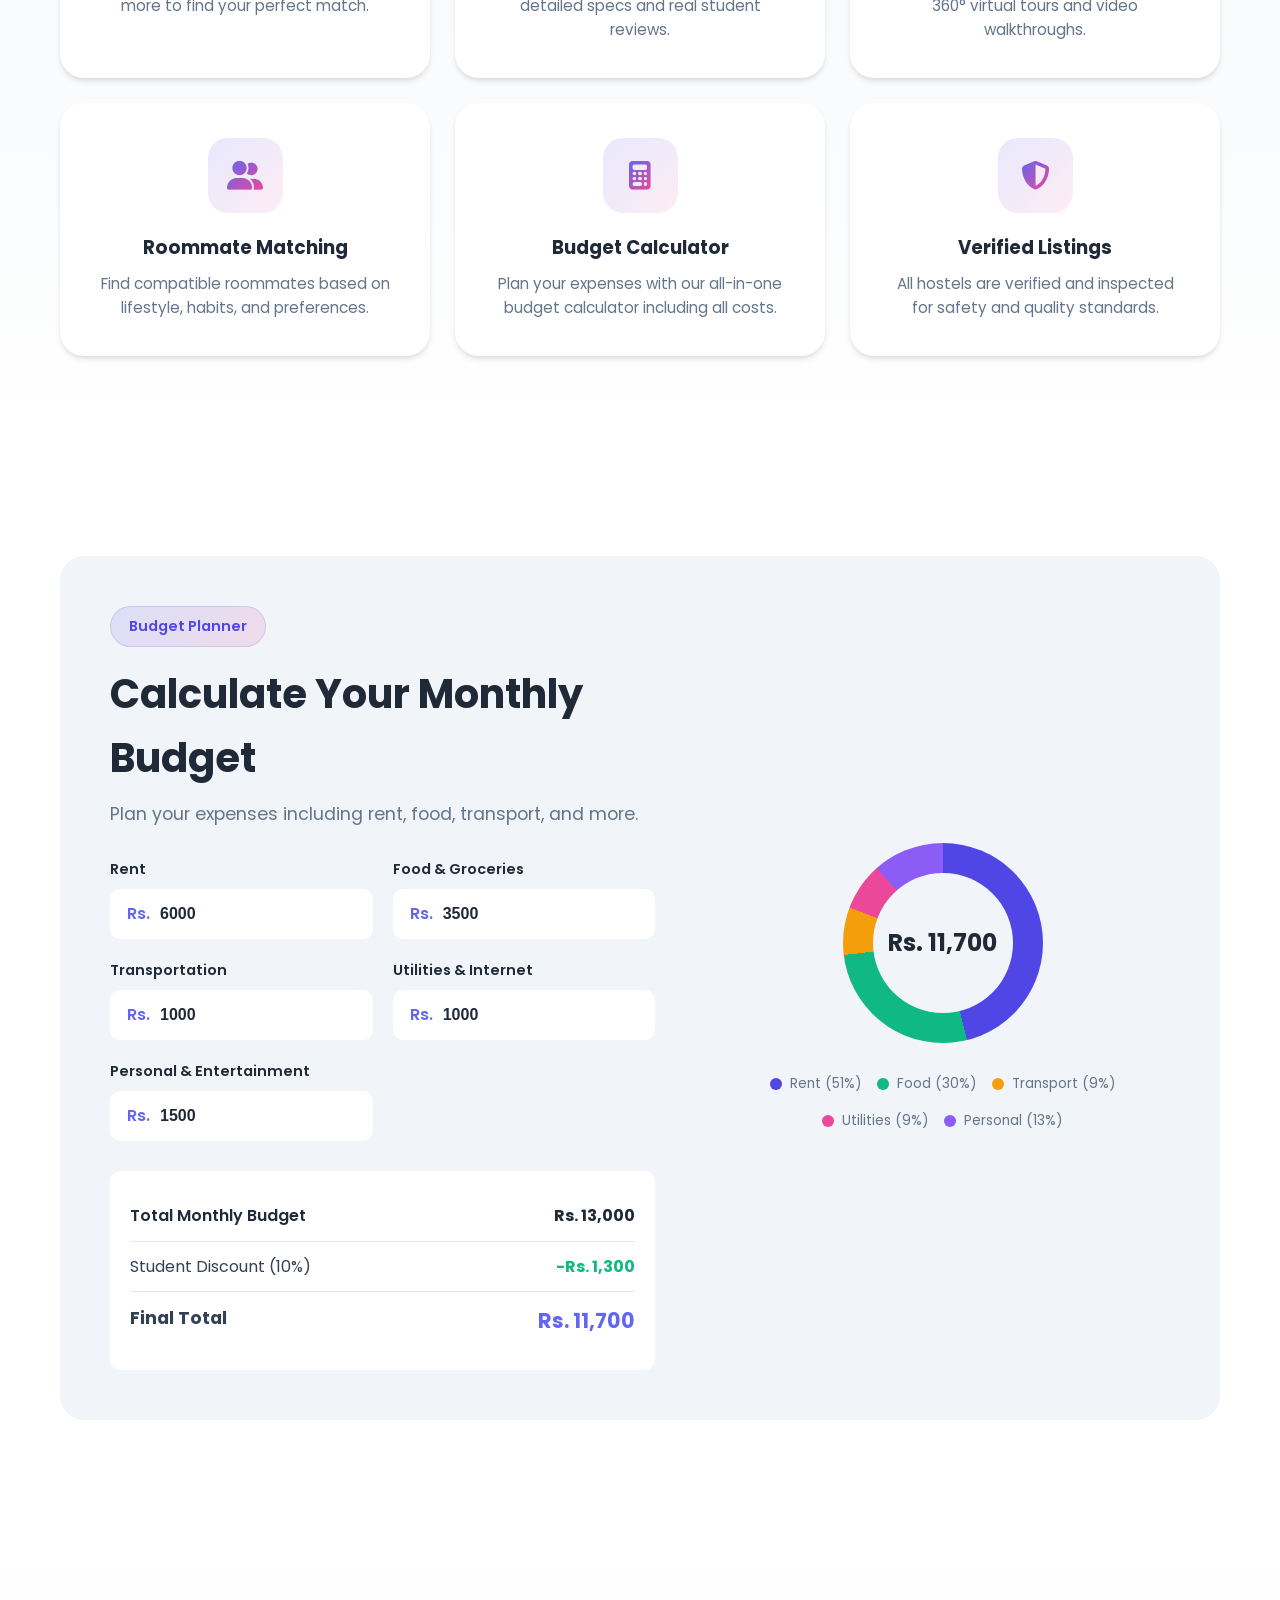
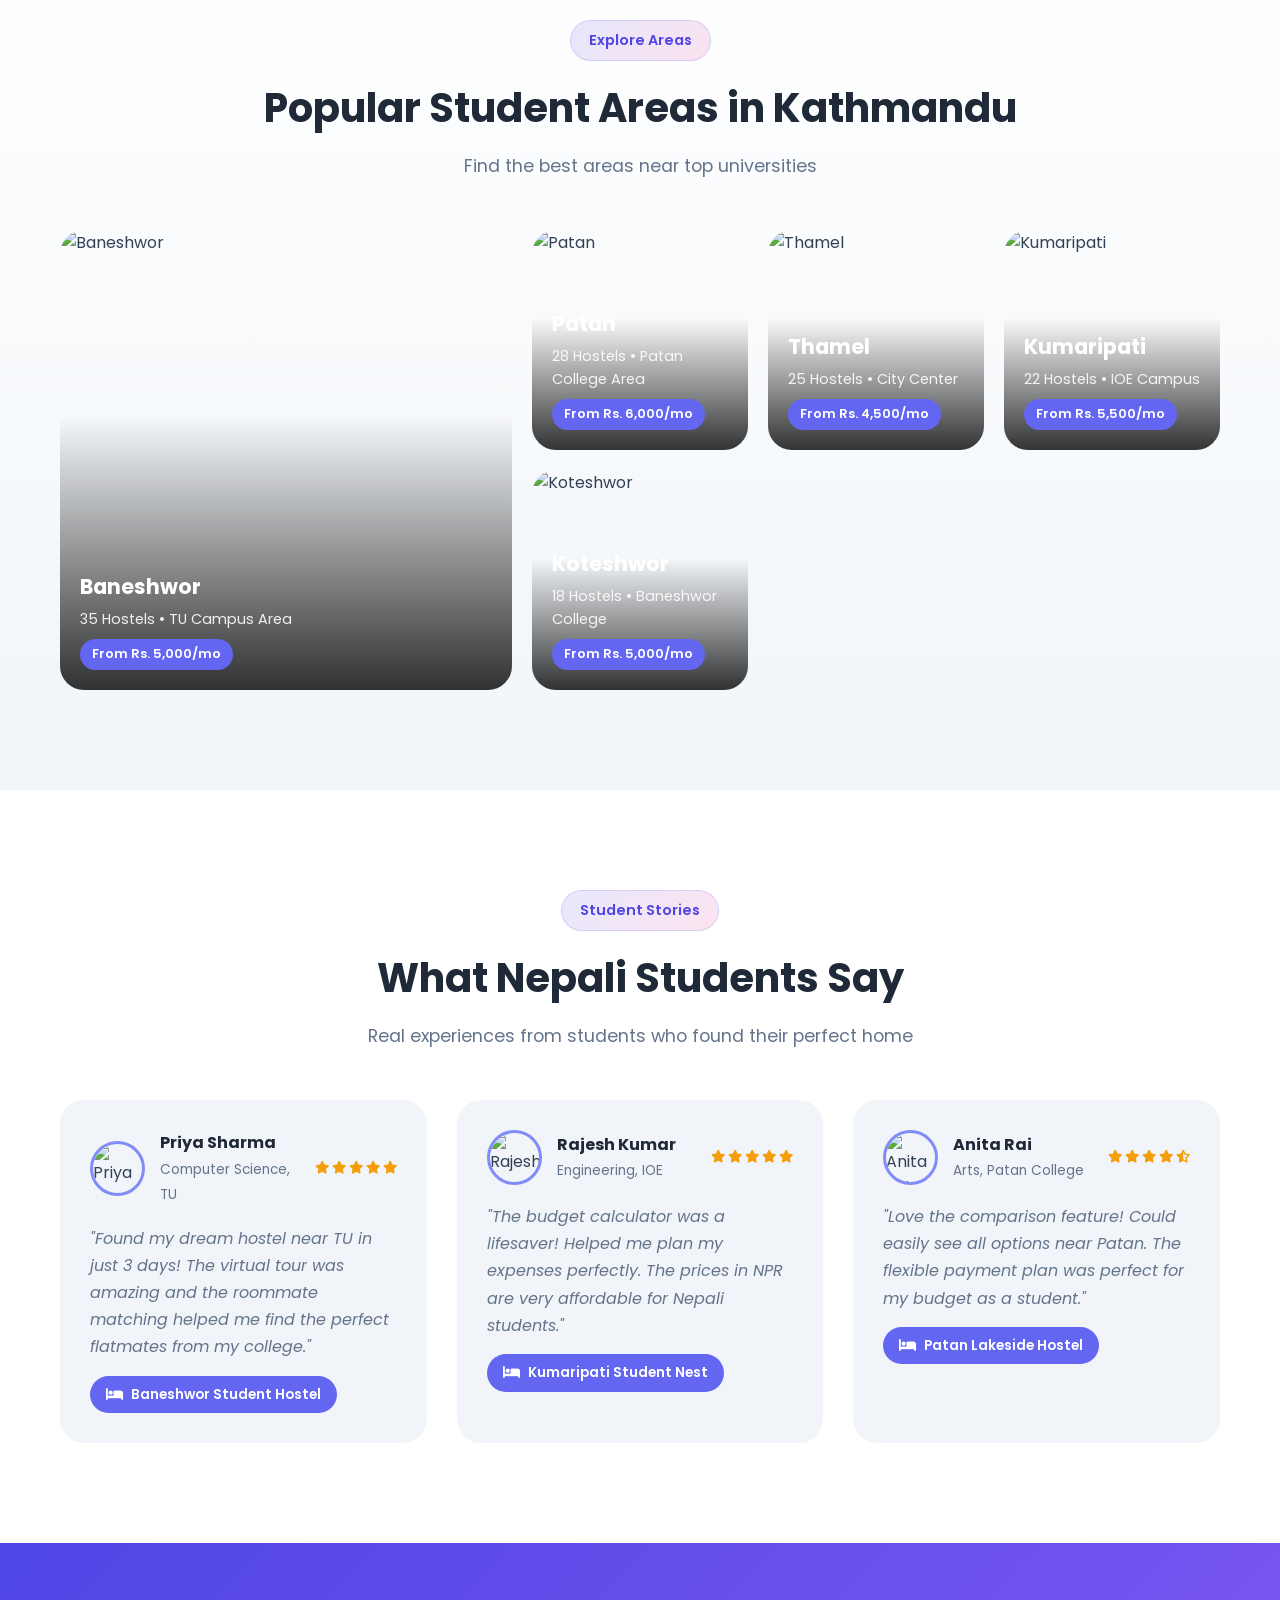
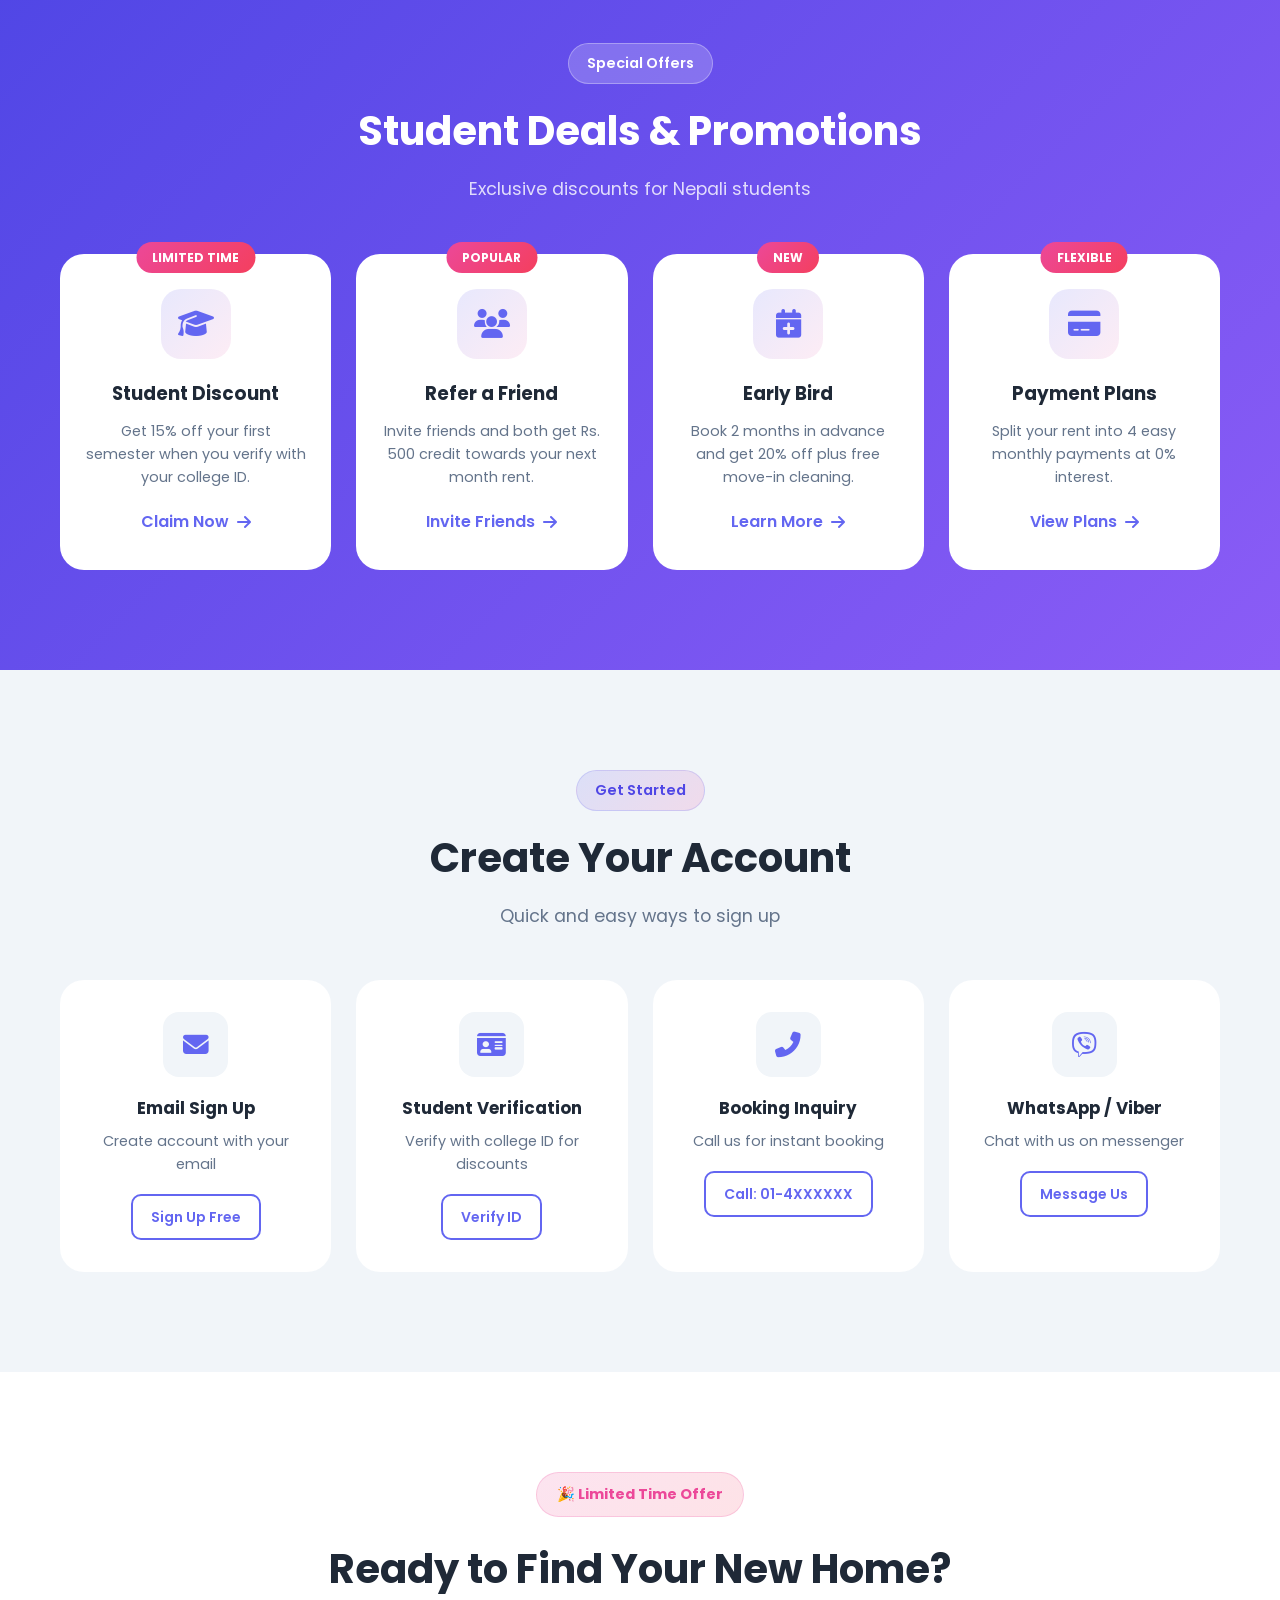
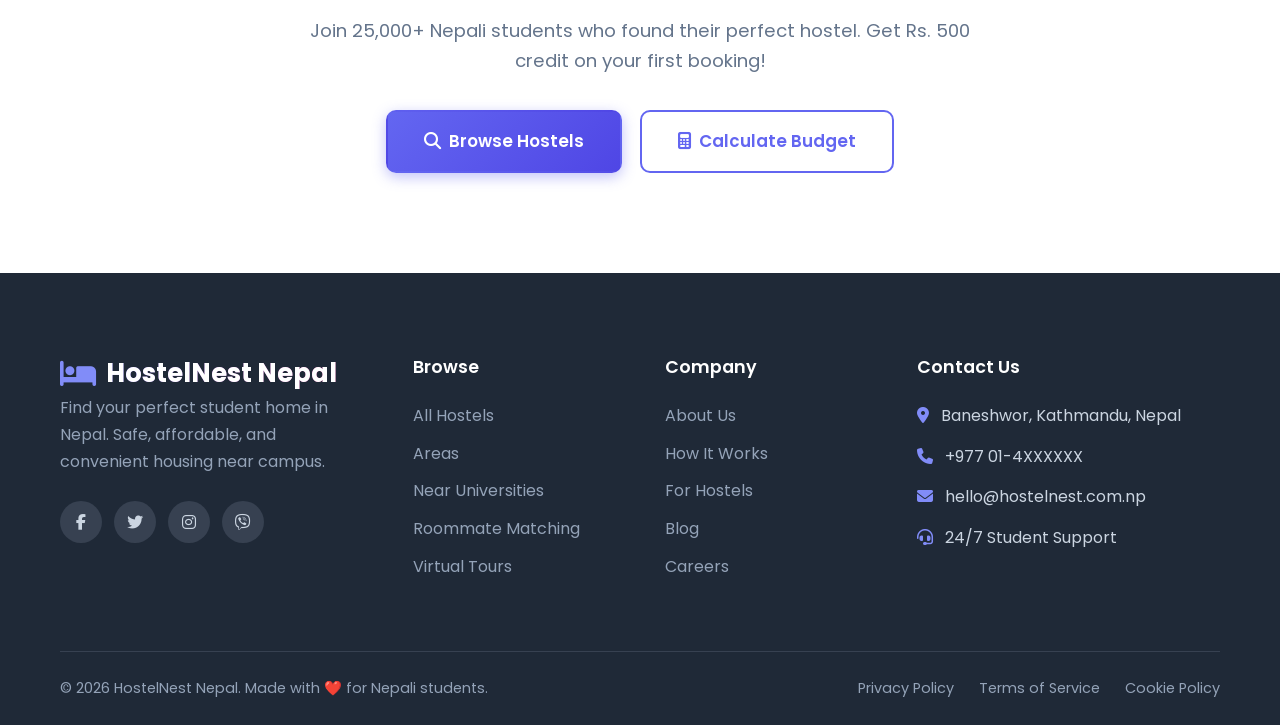
==== commit 08a39aa8: "template updated" ====
--- a/index.html
+++ b/index.html
@@ -3,7 +3,7 @@
 <head>
     <meta charset="UTF-8">
     <meta name="viewport" content="width=device-width, initial-scale=1.0">
-    <title>HostelHub - Modern Hostel Management System</title>
+    <title>HostelNest Nepal - Find Your Perfect Student Housing</title>
     <link rel="preconnect" href="https://fonts.googleapis.com">
     <link rel="preconnect" href="https://fonts.gstatic.com" crossorigin>
     <link href="https://fonts.googleapis.com/css2?family=Poppins:wght@300;400;500;600;700&family=Playfair+Display:wght@600;700&display=swap" rel="stylesheet">
@@ -16,8 +16,8 @@
         <nav class="navbar">
             <div class="container">
                 <a href="#" class="logo">
-                    <i class="fas fa-building"></i>
-                    <span>HostelHub</span>
+                    <i class="fas fa-bed"></i>
+                    <span>HostelNest Nepal</span>
                 </a>
                 <button class="mobile-menu-btn" id="mobileMenuBtn" aria-label="Toggle menu">
                     <span></span>
@@ -26,226 +26,659 @@
                 </button>
                 <ul class="nav-links" id="navLinks">
                     <li><a href="#home" class="nav-link">Home</a></li>
-                    <li><a href="#features" class="nav-link">Features</a></li>
-                    <li><a href="#stats" class="nav-link">Statistics</a></li>
-                    <li><a href="#testimonials" class="nav-link">Testimonials</a></li>
-                    <li><a href="#contact" class="nav-link">Contact</a></li>
+                    <li><a href="#search" class="nav-link">Browse Hostels</a></li>
+                    <li><a href="#neighborhoods" class="nav-link">Areas</a></li>
+                    <li><a href="#reviews" class="nav-link">Reviews</a></li>
+                    <li><a href="#deals" class="nav-link">Deals</a></li>
                 </ul>
                 <div class="nav-buttons">
                     <a href="#login" class="btn btn-outline">Login</a>
-                    <a href="#signup" class="btn btn-primary">Get Started</a>
+                    <a href="#signup" class="btn btn-primary">Sign Up</a>
                 </div>
             </div>
         </nav>
     </header>
 
-    <!-- Hero Section -->
+    <!-- Hero Section with Search -->
     <section class="hero" id="home">
         <div class="hero-background">
             <div class="hero-overlay"></div>
-            <div class="hero-pattern"></div>
+            <div class="hero-shapes">
+                <div class="shape shape-1"></div>
+                <div class="shape shape-2"></div>
+                <div class="shape shape-3"></div>
+            </div>
         </div>
         <div class="container">
             <div class="hero-content">
-                <span class="hero-badge">✨ Next-Gen Solution</span>
-                <h1 class="hero-title">Streamline Your <span class="highlight">Hostel Management</span> Today</h1>
-                <p class="hero-description">Transform your hostel operations with our comprehensive management system. From room bookings to payment tracking, we've got you covered.</p>
-                <div class="hero-buttons">
-                    <a href="#features" class="btn btn-primary btn-lg">
-                        <i class="fas fa-rocket"></i>
-                        Explore Features
-                    </a>
-                    <a href="#contact" class="btn btn-outline btn-lg">
-                        <i class="fas fa-play"></i>
-                        Watch Demo
-                    </a>
-                </div>
-                <div class="hero-stats">
-                    <div class="stat-item">
-                        <span class="stat-number" data-count="500">0</span>
-                        <span class="stat-label">Hostels</span>
-                    </div>
-                    <div class="stat-item">
-                        <span class="stat-number" data-count="50000">0</span>
-                        <span class="stat-label">Students</span>
-                    </div>
-                    <div class="stat-item">
-                        <span class="stat-number" data-count="98">0</span>
-                        <span class="stat-label">% Satisfaction</span>
-                    </div>
-                </div>
-            </div>
-            <div class="hero-visual">
-                <div class="hero-card main-card">
-                    <div class="card-header">
-                        <div class="card-dots">
-                            <span></span><span></span><span></span>
-                        </div>
-                        <span class="card-title">Dashboard</span>
-                    </div>
-                    <div class="card-content">
-                        <div class="chart-placeholder">
-                            <div class="bar" style="height: 60%"></div>
-                            <div class="bar" style="height: 80%"></div>
-                            <div class="bar" style="height: 45%"></div>
-                            <div class="bar" style="height: 90%"></div>
-                            <div class="bar" style="height: 70%"></div>
-                        </div>
-                        <div class="info-cards">
-                            <div class="info-card">
-                                <i class="fas fa-bed"></i>
-                                <span>120 Rooms</span>
-                            </div>
-                            <div class="info-card">
-                                <i class="fas fa-users"></i>
-                                <span>450 Students</span>
-                            </div>
-                        </div>
-                    </div>
-                </div>
-                <div class="hero-card floating-card card-1">
-                    <i class="fas fa-calendar-check"></i>
-                    <span>Booking Confirmed</span>
-                </div>
-                <div class="hero-card floating-card card-2">
-                    <i class="fas fa-check-circle"></i>
-                    <span>Payment Received</span>
-                </div>
-            </div>
-        </div>
-        <div class="scroll-indicator">
-            <a href="#features">
-                <i class="fas fa-chevron-down"></i>
-            </a>
+                <span class="hero-badge">🇳🇵 For Nepali Students</span>
+                <h1 class="hero-title">Find Your <span class="highlight">Perfect Hostel</span> Near Campus</h1>
+                <p class="hero-description">Discover affordable, safe, and comfortable student housing in Nepal. Compare hostels, connect with roommates, and book your new home in minutes.</p>
+            </div>
+            
+            <!-- Search Box -->
+            <div class="search-box">
+                <div class="search-tabs">
+                    <button class="search-tab active" data-tab="rent">Rent</button>
+                    <button class="search-tab" data-tab="roommate">Find Roommate</button>
+                </div>
+                <div class="search-form">
+                    <div class="search-field">
+                        <i class="fas fa-map-marker-alt"></i>
+                        <input type="text" placeholder="University or Area" id="locationInput">
+                    </div>
+                    <div class="search-field">
+                        <i class="fas fa-dollar-sign"></i>
+                        <select id="priceRange">
+                            <option value="">Price Range</option>
+                            <option value="0-5000">Under Rs. 5,000</option>
+                            <option value="5000-8000">Rs. 5,000 - 8,000</option>
+                            <option value="8000-12000">Rs. 8,000 - 12,000</option>
+                            <option value="12000+">Rs. 12,000+</option>
+                        </select>
+                    </div>
+                    <div class="search-field">
+                        <i class="fas fa-bed"></i>
+                        <select id="roomType">
+                            <option value="">Room Type</option>
+                            <option value="shared">Shared Room</option>
+                            <option value="private">Private Room</option>
+                            <option value="studio">Studio</option>
+                            <option value="dorm">Dormitory</option>
+                        </select>
+                    </div>
+                    <div class="search-field">
+                        <i class="fas fa-calendar"></i>
+                        <input type="date" id="moveInDate" placeholder="Move-in Date">
+                    </div>
+                    <button class="btn btn-primary btn-search">
+                        <i class="fas fa-search"></i>
+                        Search
+                    </button>
+                </div>
+                <div class="search-filters">
+                    <span class="filter-label">Popular:</span>
+                    <button class="filter-tag" data-filter="wifi">📶 WiFi</button>
+                    <button class="filter-tag" data-filter="meals">🍽️ Meals Included</button>
+                    <button class="filter-tag" data-filter="parking">🅿️ Parking</button>
+                    <button class="filter-tag" data-filter="laundry">👕 Laundry</button>
+                    <button class="filter-tag" data-filter="hotwater">🔥 Hot Water</button>
+                </div>
+            </div>
+            
+            <!-- Quick Stats -->
+            <div class="hero-stats">
+                <div class="stat-item">
+                    <span class="stat-number" data-count="450">0</span>
+                    <span class="stat-label">Hostels</span>
+                </div>
+                <div class="stat-item">
+                    <span class="stat-number" data-count="25000">0</span>
+                    <span class="stat-label">Students</span>
+                </div>
+                <div class="stat-item">
+                    <span class="stat-number" data-count="35">0</span>
+                    <span class="stat-label">Universities</span>
+                </div>
+                <div class="stat-item">
+                    <span class="stat-number" data-count="4.7">0</span>
+                    <span class="stat-label">Avg Rating</span>
+                </div>
+            </div>
         </div>
     </section>
 
-    <!-- Features Section -->
+    <!-- Featured Hostels Section -->
+    <section class="listings" id="search">
+        <div class="container">
+            <div class="section-header">
+                <span class="section-tag">Featured</span>
+                <h2 class="section-title">Popular Hostels This Week</h2>
+                <p class="section-description">Top-rated student housing near top universities in Nepal</p>
+            </div>
+            
+            <!-- View Toggle -->
+            <div class="listings-controls">
+                <div class="view-toggle">
+                    <button class="view-btn active" data-view="grid">
+                        <i class="fas fa-th"></i>
+                    </button>
+                    <button class="view-btn" data-view="list">
+                        <i class="fas fa-list"></i>
+                    </button>
+                </div>
+                <div class="sort-options">
+                    <select id="sortBy">
+                        <option value="popular">Most Popular</option>
+                        <option value="price-low">Price: Low to High</option>
+                        <option value="price-high">Price: High to Low</option>
+                        <option value="rating">Highest Rated</option>
+                        <option value="distance">Nearest to Campus</option>
+                    </select>
+                </div>
+            </div>
+            
+            <div class="listings-grid">
+                <!-- Hostel Card 1 -->
+                <div class="hostel-card">
+                    <div class="hostel-image">
+                        <img src="https://images.unsplash.com/photo-1582719478250-c89cae4dc85b?w=400&h=250&fit=crop" alt="Baneshwor Hostel">
+                        <span class="hostel-badge featured">Featured</span>
+                        <span class="hostel-badge discount">15% OFF</span>
+                        <button class="favorite-btn" aria-label="Add to favorites">
+                            <i class="far fa-heart"></i>
+                        </button>
+                        <div class="hostel-gallery">
+                            <span class="gallery-count"><i class="fas fa-images"></i> 12 photos</span>
+                        </div>
+                    </div>
+                    <div class="hostel-content">
+                        <div class="hostel-rating">
+                            <i class="fas fa-star"></i>
+                            <span>4.9</span>
+                            <span class="rating-count">(234 reviews)</span>
+                        </div>
+                        <h3 class="hostel-name">Baneshwor Student Hostel</h3>
+                        <p class="hostel-location">
+                            <i class="fas fa-map-marker-alt"></i>
+                            Baneshwor - 0.3 km from TU Campus
+                        </p>
+                        <div class="hostel-amenities">
+                            <span class="amenity" title="Free WiFi"><i class="fas fa-wifi"></i></span>
+                            <span class="amenity" title="Meals Included"><i class="fas fa-utensils"></i></span>
+                            <span class="amenity" title="Laundry"><i class="fas fa-tshirt"></i></span>
+                            <span class="amenity" title="24/7 Security"><i class="fas fa-shield-alt"></i></span>
+                            <span class="amenity" title="Study Room"><i class="fas fa-book"></i></span>
+                        </div>
+                        <div class="hostel-pricing">
+                            <div class="price">
+                                <span class="original-price">Rs. 8,000</span>
+                                <span class="current-price">Rs. 6,800</span>
+                                <span class="price-period">/month</span>
+                            </div>
+                            <div class="price-note">Student discount applied!</div>
+                        </div>
+                        <div class="hostel-actions">
+                            <a href="#" class="btn btn-outline btn-sm">
+                                <i class="fas fa-balance-scale"></i> Compare
+                            </a>
+                            <a href="#" class="btn btn-primary btn-sm">
+                                <i class="fas fa-calendar-check"></i> Book Now
+                            </a>
+                        </div>
+                    </div>
+                </div>
+                
+                <!-- Hostel Card 2 -->
+                <div class="hostel-card">
+                    <div class="hostel-image">
+                        <img src="https://images.unsplash.com/photo-1556020685-ae41abfc9365?w=400&h=250&fit=crop" alt="Patan Hostel">
+                        <span class="hostel-badge popular">Popular</span>
+                        <button class="favorite-btn" aria-label="Add to favorites">
+                            <i class="far fa-heart"></i>
+                        </button>
+                        <div class="hostel-gallery">
+                            <span class="gallery-count"><i class="fas fa-bed"></i> Available</span>
+                        </div>
+                    </div>
+                    <div class="hostel-content">
+                        <div class="hostel-rating">
+                            <i class="fas fa-star"></i>
+                            <span>4.8</span>
+                            <span class="rating-count">(189 reviews)</span>
+                        </div>
+                        <h3 class="hostel-name">Patan Lakeside Hostel</h3>
+                        <p class="hostel-location">
+                            <i class="fas fa-map-marker-alt"></i>
+                            Patan - 0.5 km from Patan College
+                        </p>
+                        <div class="hostel-amenities">
+                            <span class="amenity" title="Free WiFi"><i class="fas fa-wifi"></i></span>
+                            <span class="amenity" title="Gym"><i class="fas fa-dumbbell"></i></span>
+                            <span class="amenity" title="Rooftop"><i class="fas fa-building"></i></span>
+                            <span class="amenity" title="Game Room"><i class="fas fa-gamepad"></i></span>
+                            <span class="amenity" title="Hot Water"><i class="fas fa-hot-tub"></i></span>
+                        </div>
+                        <div class="hostel-pricing">
+                            <div class="price">
+                                <span class="current-price">Rs. 7,500</span>
+                                <span class="price-period">/month</span>
+                            </div>
+                            <div class="price-note">Flexible payment plans</div>
+                        </div>
+                        <div class="hostel-actions">
+                            <a href="#" class="btn btn-outline btn-sm">
+                                <i class="fas fa-balance-scale"></i> Compare
+                            </a>
+                            <a href="#" class="btn btn-primary btn-sm">
+                                <i class="fas fa-calendar-check"></i> Book Now
+                            </a>
+                        </div>
+                    </div>
+                </div>
+                
+                <!-- Hostel Card 3 -->
+                <div class="hostel-card">
+                    <div class="hostel-image">
+                        <img src="https://images.unsplash.com/photo-1516939884455-1445c8652f83?w=400&h=250&fit=crop" alt="Kumaripati Hostel">
+                        <span class="hostel-badge new">New</span>
+                        <button class="favorite-btn" aria-label="Add to favorites">
+                            <i class="far fa-heart"></i>
+                        </button>
+                        <div class="hostel-gallery">
+                            <span class="gallery-count"><i class="fas fa-images"></i> 8 photos</span>
+                        </div>
+                    </div>
+                    <div class="hostel-content">
+                        <div class="hostel-rating">
+                            <i class="fas fa-star"></i>
+                            <span>4.7</span>
+                            <span class="rating-count">(156 reviews)</span>
+                        </div>
+                        <h3 class="hostel-name">Kumaripati Student Nest</h3>
+                        <p class="hostel-location">
+                            <i class="fas fa-map-marker-alt"></i>
+                            Kumaripati - 0.2 km from IOE Campus
+                        </p>
+                        <div class="hostel-amenities">
+                            <span class="amenity" title="Free WiFi"><i class="fas fa-wifi"></i></span>
+                            <span class="amenity" title="AC"><i class="fas fa-snowflake"></i></span>
+                            <span class="amenity" title="Kitchen"><i class="fas fa-blender"></i></span>
+                            <span class="amenity" title="Parking"><i class="fas fa-parking"></i></span>
+                            <span class="amenity" title="Canteen"><i class="fas fa-hamburger"></i></span>
+                        </div>
+                        <div class="hostel-pricing">
+                            <div class="price">
+                                <span class="current-price">Rs. 5,500</span>
+                                <span class="price-period">/month</span>
+                            </div>
+                            <div class="price-note">Move-in special!</div>
+                        </div>
+                        <div class="hostel-actions">
+                            <a href="#" class="btn btn-outline btn-sm">
+                                <i class="fas fa-balance-scale"></i> Compare
+                            </a>
+                            <a href="#" class="btn btn-primary btn-sm">
+                                <i class="fas fa-calendar-check"></i> Book Now
+                            </a>
+                        </div>
+                    </div>
+                </div>
+                
+                <!-- Hostel Card 4 -->
+                <div class="hostel-card">
+                    <div class="hostel-image">
+                        <img src="https://images.unsplash.com/photo-1595526114035-0d45ed16cfbf?w=400&h=250&fit=crop" alt="Thamel Hostel">
+                        <span class="hostel-badge popular">Popular</span>
+                        <button class="favorite-btn" aria-label="Add to favorites">
+                            <i class="far fa-heart"></i>
+                        </button>
+                        <div class="hostel-gallery">
+                            <span class="gallery-count"><i class="fas fa-images"></i> 10 photos</span>
+                        </div>
+                    </div>
+                    <div class="hostel-content">
+                        <div class="hostel-rating">
+                            <i class="fas fa-star"></i>
+                            <span>4.8</span>
+                            <span class="rating-count">(312 reviews)</span>
+                        </div>
+                        <h3 class="hostel-name">Thamel Backpacker Hostel</h3>
+                        <p class="hostel-location">
+                            <i class="fas fa-map-marker-alt"></i>
+                            Thamel - 1 km from NEBU College
+                        </p>
+                        <div class="hostel-amenities">
+                            <span class="amenity" title="Free WiFi"><i class="fas fa-wifi"></i></span>
+                            <span class="amenity" title="Common Room"><i class="fas fa-couch"></i></span>
+                            <span class="amenity" title="Rooftop"><i class="fas fa-building"></i></span>
+                            <span class="amenity" title="Travel Desk"><i class="fas fa-suitcase"></i></span>
+                            <span class="amenity" title="Laundry"><i class="fas fa-tshirt"></i></span>
+                        </div>
+                        <div class="hostel-pricing">
+                            <div class="price">
+                                <span class="current-price">Rs. 4,500</span>
+                                <span class="price-period">/month</span>
+                            </div>
+                            <div class="price-note">Best value in town!</div>
+                        </div>
+                        <div class="hostel-actions">
+                            <a href="#" class="btn btn-outline btn-sm">
+                                <i class="fas fa-balance-scale"></i> Compare
+                            </a>
+                            <a href="#" class="btn btn-primary btn-sm">
+                                <i class="fas fa-calendar-check"></i> Book Now
+                            </a>
+                        </div>
+                    </div>
+                </div>
+                
+                <!-- Hostel Card 5 -->
+                <div class="hostel-card">
+                    <div class="hostel-image">
+                        <img src="https://images.unsplash.com/photo-1584132915807-fd1f5fbc078f?w=400&h=250&fit=crop" alt="Koteshwor Hostel">
+                        <span class="hostel-badge featured">Featured</span>
+                        <button class="favorite-btn" aria-label="Add to favorites">
+                            <i class="far fa-heart"></i>
+                        </button>
+                        <div class="hostel-gallery">
+                            <span class="gallery-count"><i class="fas fa-bed"></i> Available</span>
+                        </div>
+                    </div>
+                    <div class="hostel-content">
+                        <div class="hostel-rating">
+                            <i class="fas fa-star"></i>
+                            <span>4.6</span>
+                            <span class="rating-count">(98 reviews)</span>
+                        </div>
+                        <h3 class="hostel-name">Koteshwor College Hostel</h3>
+                        <p class="hostel-location">
+                            <i class="fas fa-map-marker-alt"></i>
+                            Koteshwor - 0.4 km from Baneshwor College
+                        </p>
+                        <div class="hostel-amenities">
+                            <span class="amenity" title="Free WiFi"><i class="fas fa-wifi"></i></span>
+                            <span class="amenity" title="Mess"><i class="fas fa-utensils"></i></span>
+                            <span class="amenity" title="Hot Water"><i class="fas fa-hot-tub"></i></span>
+                            <span class="amenity" title="Study Room"><i class="fas fa-book"></i></span>
+                            <span class="amenity" title="Garden"><i class="fas fa-leaf"></i></span>
+                        </div>
+                        <div class="hostel-pricing">
+                            <div class="price">
+                                <span class="current-price">Rs. 6,000</span>
+                                <span class="price-period">/month</span>
+                            </div>
+                            <div class="price-note">Includes meals!</div>
+                        </div>
+                        <div class="hostel-actions">
+                            <a href="#" class="btn btn-outline btn-sm">
+                                <i class="fas fa-balance-scale"></i> Compare
+                            </a>
+                            <a href="#" class="btn btn-primary btn-sm">
+                                <i class="fas fa-calendar-check"></i> Book Now
+                            </a>
+                        </div>
+                    </div>
+                </div>
+                
+                <!-- Hostel Card 6 -->
+                <div class="hostel-card">
+                    <div class="hostel-image">
+                        <img src="https://images.unsplash.com/photo-1611892440504-42a792e24d32?w=400&h=250&fit=crop" alt="Lazimpat Hostel">
+                        <span class="hostel-badge new">New</span>
+                        <button class="favorite-btn" aria-label="Add to favorites">
+                            <i class="far fa-heart"></i>
+                        </button>
+                        <div class="hostel-gallery">
+                            <span class="gallery-count"><i class="fas fa-images"></i> 6 photos</span>
+                        </div>
+                    </div>
+                    <div class="hostel-content">
+                        <div class="hostel-rating">
+                            <i class="fas fa-star"></i>
+                            <span>4.5</span>
+                            <span class="rating-count">(67 reviews)</span>
+                        </div>
+                        <h3 class="hostel-name">Lazimpat Premium Hostel</h3>
+                        <p class="hostel-location">
+                            <i class="fas fa-map-marker-alt"></i>
+                            Lazimpat - 0.6 km from Trinity College
+                        </p>
+                        <div class="hostel-amenities">
+                            <span class="amenity" title="Free WiFi"><i class="fas fa-wifi"></i></span>
+                            <span class="amenity" title="AC"><i class="fas fa-snowflake"></i></span>
+                            <span class="amenity" title="Gym"><i class="fas fa-dumbbell"></i></span>
+                            <span class="amenity" title="Parking"><i class="fas fa-parking"></i></span>
+                            <span class="amenity" title="Cafe"><i class="fas fa-coffee"></i></span>
+                        </div>
+                        <div class="hostel-pricing">
+                            <div class="price">
+                                <span class="current-price">Rs. 10,000</span>
+                                <span class="price-period">/month</span>
+                            </div>
+                            <div class="price-note">Premium facilities</div>
+                        </div>
+                        <div class="hostel-actions">
+                            <a href="#" class="btn btn-outline btn-sm">
+                                <i class="fas fa-balance-scale"></i> Compare
+                            </a>
+                            <a href="#" class="btn btn-primary btn-sm">
+                                <i class="fas fa-calendar-check"></i> Book Now
+                            </a>
+                        </div>
+                    </div>
+                </div>
+            </div>
+            
+            <div class="listings-cta">
+                <a href="#all-hostels" class="btn btn-outline btn-lg">
+                    View All 450+ Hostels
+                    <i class="fas fa-arrow-right"></i>
+                </a>
+            </div>
+        </div>
+    </section>
+
+    <!-- Features / Why Choose Us -->
     <section class="features" id="features">
         <div class="container">
             <div class="section-header">
-                <span class="section-tag">Features</span>
-                <h2 class="section-title">Everything You Need</h2>
-                <p class="section-description">Powerful tools to manage your hostel efficiently</p>
+                <span class="section-tag">Why HostelNest</span>
+                <h2 class="section-title">Everything You Need to Find Your Home</h2>
+                <p class="section-description">We make finding and booking student housing simple in Nepal</p>
             </div>
             <div class="features-grid">
-                <div class="feature-card" data-aos="fade-up" data-aos-delay="100">
+                <div class="feature-card">
                     <div class="feature-icon">
-                        <i class="fas fa-calendar-alt"></i>
-                    </div>
-                    <h3 class="feature-title">Room Booking</h3>
-                    <p class="feature-description">Efficient room allocation and booking system with real-time availability tracking and automated confirmation.</p>
-                    <a href="#" class="feature-link">Learn more <i class="fas fa-arrow-right"></i></a>
-                </div>
-                <div class="feature-card" data-aos="fade-up" data-aos-delay="200">
+                        <i class="fas fa-search-plus"></i>
+                    </div>
+                    <h3 class="feature-title">Smart Search</h3>
+                    <p class="feature-description">Filter by price, location, amenities, and more to find your perfect match.</p>
+                </div>
+                <div class="feature-card">
                     <div class="feature-icon">
-                        <i class="fas fa-user-graduate"></i>
-                    </div>
-                    <h3 class="feature-title">Student Management</h3>
-                    <p class="feature-description">Comprehensive student profiles, attendance tracking, and document management in one centralized system.</p>
-                    <a href="#" class="feature-link">Learn more <i class="fas fa-arrow-right"></i></a>
-                </div>
-                <div class="feature-card" data-aos="fade-up" data-aos-delay="300">
+                        <i class="fas fa-balance-scale"></i>
+                    </div>
+                    <h3 class="feature-title">Easy Comparison</h3>
+                    <p class="feature-description">Compare hostels side-by-side with detailed specs and real student reviews.</p>
+                </div>
+                <div class="feature-card">
                     <div class="feature-icon">
-                        <i class="fas fa-credit-card"></i>
-                    </div>
-                    <h3 class="feature-title">Payment Tracking</h3>
-                    <p class="feature-description">Streamlined fee collection, automated reminders, and detailed financial reports with multiple payment options.</p>
-                    <a href="#" class="feature-link">Learn more <i class="fas fa-arrow-right"></i></a>
-                </div>
-                <div class="feature-card" data-aos="fade-up" data-aos-delay="400">
+                        <i class="fas fa-video"></i>
+                    </div>
+                    <h3 class="feature-title">Virtual Tours</h3>
+                    <p class="feature-description">Explore hostels from anywhere with 360° virtual tours and video walkthroughs.</p>
+                </div>
+                <div class="feature-card">
                     <div class="feature-icon">
-                        <i class="fas fa-tools"></i>
-                    </div>
-                    <h3 class="feature-title">Facility Management</h3>
-                    <p class="feature-description">Maintain and monitor hostel facilities with maintenance requests, inventory tracking, and inspection schedules.</p>
-                    <a href="#" class="feature-link">Learn more <i class="fas fa-arrow-right"></i></a>
-                </div>
-                <div class="feature-card" data-aos="fade-up" data-aos-delay="500">
+                        <i class="fas fa-user-friends"></i>
+                    </div>
+                    <h3 class="feature-title">Roommate Matching</h3>
+                    <p class="feature-description">Find compatible roommates based on lifestyle, habits, and preferences.</p>
+                </div>
+                <div class="feature-card">
                     <div class="feature-icon">
-                        <i class="fas fa-chart-line"></i>
-                    </div>
-                    <h3 class="feature-title">Analytics & Reports</h3>
-                    <p class="feature-description">Data-driven insights with customizable reports, occupancy analytics, and revenue forecasting.</p>
-                    <a href="#" class="feature-link">Learn more <i class="fas fa-arrow-right"></i></a>
-                </div>
-                <div class="feature-card" data-aos="fade-up" data-aos-delay="600">
+                        <i class="fas fa-calculator"></i>
+                    </div>
+                    <h3 class="feature-title">Budget Calculator</h3>
+                    <p class="feature-description">Plan your expenses with our all-in-one budget calculator including all costs.</p>
+                </div>
+                <div class="feature-card">
                     <div class="feature-icon">
-                        <i class="fas fa-bell"></i>
-                    </div>
-                    <h3 class="feature-title">Notifications</h3>
-                    <p class="feature-description">Instant notifications for announcements, events, and important updates via multiple channels.</p>
-                    <a href="#" class="feature-link">Learn more <i class="fas fa-arrow-right"></i></a>
+                        <i class="fas fa-shield-alt"></i>
+                    </div>
+                    <h3 class="feature-title">Verified Listings</h3>
+                    <p class="feature-description">All hostels are verified and inspected for safety and quality standards.</p>
                 </div>
             </div>
         </div>
     </section>
 
-    <!-- Stats Section -->
-    <section class="stats" id="stats">
+    <!-- Budget Calculator Section -->
+    <section class="budget-calculator" id="calculator">
         <div class="container">
-            <div class="stats-grid">
-                <div class="stat-box">
-                    <div class="stat-icon">
-                        <i class="fas fa-building"></i>
-                    </div>
-                    <div class="stat-info">
-                        <span class="stat-number" data-count="500">0</span>
-                        <span class="stat-suffix">+</span>
-                        <span class="stat-text">Hostel Capacity</span>
-                    </div>
-                </div>
-                <div class="stat-box">
-                    <div class="stat-icon">
-                        <i class="fas fa-smile"></i>
-                    </div>
-                    <div class="stat-info">
-                        <span class="stat-number" data-count="50000">0</span>
-                        <span class="stat-suffix">+</span>
-                        <span class="stat-text">Satisfied Students</span>
-                    </div>
-                </div>
-                <div class="stat-box">
-                    <div class="stat-icon">
-                        <i class="fas fa-concierge-bell"></i>
-                    </div>
-                    <div class="stat-info">
-                        <span class="stat-number" data-count="150">0</span>
-                        <span class="stat-suffix">+</span>
-                        <span class="stat-text">Facilities</span>
-                    </div>
-                </div>
-                <div class="stat-box">
-                    <div class="stat-icon">
-                        <i class="fas fa-award"></i>
-                    </div>
-                    <div class="stat-info">
-                        <span class="stat-number" data-count="15">0</span>
-                        <span class="stat-suffix">+</span>
-                        <span class="stat-text">Years Experience</span>
+            <div class="calculator-wrapper">
+                <div class="calculator-content">
+                    <span class="section-tag">Budget Planner</span>
+                    <h2 class="section-title">Calculate Your Monthly Budget</h2>
+                    <p class="section-description">Plan your expenses including rent, food, transport, and more.</p>
+                    
+                    <div class="calculator-form">
+                        <div class="calc-input-group">
+                            <label>Rent</label>
+                            <div class="calc-input">
+                                <span>Rs.</span>
+                                <input type="number" id="rentInput" value="6000" min="0" step="500">
+                            </div>
+                        </div>
+                        <div class="calc-input-group">
+                            <label>Food & Groceries</label>
+                            <div class="calc-input">
+                                <span>Rs.</span>
+                                <input type="number" id="foodInput" value="3500" min="0" step="250">
+                            </div>
+                        </div>
+                        <div class="calc-input-group">
+                            <label>Transportation</label>
+                            <div class="calc-input">
+                                <span>Rs.</span>
+                                <input type="number" id="transportInput" value="1000" min="0" step="100">
+                            </div>
+                        </div>
+                        <div class="calc-input-group">
+                            <label>Utilities & Internet</label>
+                            <div class="calc-input">
+                                <span>Rs.</span>
+                                <input type="number" id="utilitiesInput" value="1000" min="0" step="250">
+                            </div>
+                        </div>
+                        <div class="calc-input-group">
+                            <label>Personal & Entertainment</label>
+                            <div class="calc-input">
+                                <span>Rs.</span>
+                                <input type="number" id="personalInput" value="1500" min="0" step="250">
+                            </div>
+                        </div>
+                    </div>
+                    
+                    <div class="calculator-result">
+                        <div class="result-row total">
+                            <span>Total Monthly Budget</span>
+                            <span class="result-value" id="totalBudget">Rs. 13,000</span>
+                        </div>
+                        <div class="result-row">
+                            <span>Student Discount (10%)</span>
+                            <span class="result-value discount">-Rs. 1,300</span>
+                        </div>
+                        <div class="result-row final">
+                            <span>Final Total</span>
+                            <span class="result-value" id="finalBudget">Rs. 11,700</span>
+                        </div>
+                    </div>
+                </div>
+                <div class="calculator-visual">
+                    <div class="budget-chart">
+                        <div class="chart-ring" style="--percent: 45;">
+                            <span class="chart-center">Rs. 11,700</span>
+                        </div>
+                    </div>
+                    <div class="budget-breakdown">
+                        <div class="breakdown-item">
+                            <span class="dot" style="background: #4F46E5;"></span>
+                            <span>Rent (51%)</span>
+                        </div>
+                        <div class="breakdown-item">
+                            <span class="dot" style="background: #10B981;"></span>
+                            <span>Food (30%)</span>
+                        </div>
+                        <div class="breakdown-item">
+                            <span class="dot" style="background: #F59E0B;"></span>
+                            <span>Transport (9%)</span>
+                        </div>
+                        <div class="breakdown-item">
+                            <span class="dot" style="background: #EC4899;"></span>
+                            <span>Utilities (9%)</span>
+                        </div>
+                        <div class="breakdown-item">
+                            <span class="dot" style="background: #8B5CF6;"></span>
+                            <span>Personal (13%)</span>
+                        </div>
                     </div>
                 </div>
             </div>
         </div>
     </section>
 
-    <!-- Testimonials Section -->
-    <section class="testimonials" id="testimonials">
+    <!-- Neighborhoods Section -->
+    <section class="neighborhoods" id="neighborhoods">
         <div class="container">
             <div class="section-header">
-                <span class="section-tag">Testimonials</span>
-                <h2 class="section-title">What People Say</h2>
-                <p class="section-description">Hear from hostel managers and students</p>
+                <span class="section-tag">Explore Areas</span>
+                <h2 class="section-title">Popular Student Areas in Kathmandu</h2>
+                <p class="section-description">Find the best areas near top universities</p>
+            </div>
+            <div class="neighborhoods-grid">
+                <div class="neighborhood-card large">
+                    <img src="https://images.unsplash.com/photo-1572412106462-c4c11c6d9e02?w=600&h=400&fit=crop" alt="Baneshwor">
+                    <div class="neighborhood-overlay">
+                        <h3>Baneshwor</h3>
+                        <p>35 Hostels • TU Campus Area</p>
+                        <span class="price-range">From Rs. 5,000/mo</span>
+                    </div>
+                </div>
+                <div class="neighborhood-card">
+                    <img src="https://images.unsplash.com/photo-1600607687646-aac4c205888d?w=400&h=200&fit=crop" alt="Patan">
+                    <div class="neighborhood-overlay">
+                        <h3>Patan</h3>
+                        <p>28 Hostels • Patan College Area</p>
+                        <span class="price-range">From Rs. 6,000/mo</span>
+                    </div>
+                </div>
+                <div class="neighborhood-card">
+                    <img src="https://images.unsplash.com/photo-1572411077614-1865c36536c2?w=400&h=200&fit=crop" alt="Thamel">
+                    <div class="neighborhood-overlay">
+                        <h3>Thamel</h3>
+                        <p>25 Hostels • City Center</p>
+                        <span class="price-range">From Rs. 4,500/mo</span>
+                    </div>
+                </div>
+                <div class="neighborhood-card">
+                    <img src="https://images.unsplash.com/photo-1600607686527-6fb886090705?w=400&h=200&fit=crop" alt="Kumaripati">
+                    <div class="neighborhood-overlay">
+                        <h3>Kumaripati</h3>
+                        <p>22 Hostels • IOE Campus</p>
+                        <span class="price-range">From Rs. 5,500/mo</span>
+                    </div>
+                </div>
+                <div class="neighborhood-card">
+                    <img src="https://images.unsplash.com/photo-1598528749234-e4c6d3d46085?w=400&h=200&fit=crop" alt="Koteshwor">
+                    <div class="neighborhood-overlay">
+                        <h3>Koteshwor</h3>
+                        <p>18 Hostels • Baneshwor College</p>
+                        <span class="price-range">From Rs. 5,000/mo</span>
+                    </div>
+                </div>
+            </div>
+        </div>
+    </section>
+
+    <!-- Student Reviews -->
+    <section class="testimonials" id="reviews">
+        <div class="container">
+            <div class="section-header">
+                <span class="section-tag">Student Stories</span>
+                <h2 class="section-title">What Nepali Students Say</h2>
+                <p class="section-description">Real experiences from students who found their perfect home</p>
             </div>
             <div class="testimonials-grid">
                 <div class="testimonial-card">
                     <div class="testimonial-header">
                         <div class="testimonial-avatar">
-                            <img src="https://images.unsplash.com/photo-1560250097-0b93528c311a?w=100&h=100&fit=crop&crop=face" alt="John Smith">
+                            <img src="https://images.unsplash.com/photo-1531384441138-2736e62e0919?w=100&h=100&fit=crop&crop=face" alt="Priya Sharma">
                         </div>
                         <div class="testimonial-info">
-                            <h4>John Smith</h4>
-                            <span>Hostel Manager</span>
+                            <h4>Priya Sharma</h4>
+                            <span>Computer Science, TU</span>
                         </div>
                         <div class="testimonial-rating">
                             <i class="fas fa-star"></i>
@@ -255,16 +688,20 @@
                             <i class="fas fa-star"></i>
                         </div>
                     </div>
-                    <p class="testimonial-text">"HostelHub has transformed how we manage our facility. The room booking system is intuitive and the payment tracking saves us hours every week."</p>
+                    <p class="testimonial-text">"Found my dream hostel near TU in just 3 days! The virtual tour was amazing and the roommate matching helped me find the perfect flatmates from my college."</p>
+                    <div class="testimonial-hostel">
+                        <i class="fas fa-bed"></i>
+                        Baneshwor Student Hostel
+                    </div>
                 </div>
                 <div class="testimonial-card">
                     <div class="testimonial-header">
                         <div class="testimonial-avatar">
-                            <img src="https://images.unsplash.com/photo-1573496359142-b8d87734a5a2?w=100&h=100&fit=crop&crop=face" alt="Sarah Johnson">
+                            <img src="https://images.unsplash.com/photo-1506794778202-cad84cf45f1d?w=100&h=100&fit=crop&crop=face" alt="Rajesh Kumar">
                         </div>
                         <div class="testimonial-info">
-                            <h4>Sarah Johnson</h4>
-                            <span>Student</span>
+                            <h4>Rajesh Kumar</h4>
+                            <span>Engineering, IOE</span>
                         </div>
                         <div class="testimonial-rating">
                             <i class="fas fa-star"></i>
@@ -274,16 +711,20 @@
                             <i class="fas fa-star"></i>
                         </div>
                     </div>
-                    <p class="testimonial-text">"Booking my room was so easy! The app is user-friendly and I can track my payments and announcements in one place. Highly recommended!"</p>
+                    <p class="testimonial-text">"The budget calculator was a lifesaver! Helped me plan my expenses perfectly. The prices in NPR are very affordable for Nepali students."</p>
+                    <div class="testimonial-hostel">
+                        <i class="fas fa-bed"></i>
+                        Kumaripati Student Nest
+                    </div>
                 </div>
                 <div class="testimonial-card">
                     <div class="testimonial-header">
                         <div class="testimonial-avatar">
-                            <img src="https://images.unsplash.com/photo-1472099645785-5658abf4ff4e?w=100&h=100&fit=crop&crop=face" alt="Michael Chen">
+                            <img src="https://images.unsplash.com/photo-1594744803329-e58b31de8bf5?w=100&h=100&fit=crop&crop=face" alt="Anita Rai">
                         </div>
                         <div class="testimonial-info">
-                            <h4>Michael Chen</h4>
-                            <span>Administrator</span>
+                            <h4>Anita Rai</h4>
+                            <span>Arts, Patan College</span>
                         </div>
                         <div class="testimonial-rating">
                             <i class="fas fa-star"></i>
@@ -293,7 +734,105 @@
                             <i class="fas fa-star-half-alt"></i>
                         </div>
                     </div>
-                    <p class="testimonial-text">"The analytics and reporting features are exceptional. We can make data-driven decisions and improve our services based on real insights."</p>
+                    <p class="testimonial-text">"Love the comparison feature! Could easily see all options near Patan. The flexible payment plan was perfect for my budget as a student."</p>
+                    <div class="testimonial-hostel">
+                        <i class="fas fa-bed"></i>
+                        Patan Lakeside Hostel
+                    </div>
+                </div>
+            </div>
+        </div>
+    </section>
+
+    <!-- Deals & Promotions -->
+    <section class="deals" id="deals">
+        <div class="container">
+            <div class="section-header">
+                <span class="section-tag">Special Offers</span>
+                <h2 class="section-title">Student Deals & Promotions</h2>
+                <p class="section-description">Exclusive discounts for Nepali students</p>
+            </div>
+            <div class="deals-grid">
+                <div class="deal-card">
+                    <div class="deal-badge">Limited Time</div>
+                    <div class="deal-icon">
+                        <i class="fas fa-graduation-cap"></i>
+                    </div>
+                    <h3>Student Discount</h3>
+                    <p>Get 15% off your first semester when you verify with your college ID.</p>
+                    <a href="#" class="deal-link">Claim Now <i class="fas fa-arrow-right"></i></a>
+                </div>
+                <div class="deal-card">
+                    <div class="deal-badge">Popular</div>
+                    <div class="deal-icon">
+                        <i class="fas fa-users"></i>
+                    </div>
+                    <h3>Refer a Friend</h3>
+                    <p>Invite friends and both get Rs. 500 credit towards your next month rent.</p>
+                    <a href="#" class="deal-link">Invite Friends <i class="fas fa-arrow-right"></i></a>
+                </div>
+                <div class="deal-card">
+                    <div class="deal-badge">New</div>
+                    <div class="deal-icon">
+                        <i class="fas fa-calendar-plus"></i>
+                    </div>
+                    <h3>Early Bird</h3>
+                    <p>Book 2 months in advance and get 20% off plus free move-in cleaning.</p>
+                    <a href="#" class="deal-link">Learn More <i class="fas fa-arrow-right"></i></a>
+                </div>
+                <div class="deal-card">
+                    <div class="deal-badge">Flexible</div>
+                    <div class="deal-icon">
+                        <i class="fas fa-credit-card"></i>
+                    </div>
+                    <h3>Payment Plans</h3>
+                    <p>Split your rent into 4 easy monthly payments at 0% interest.</p>
+                    <a href="#" class="deal-link">View Plans <i class="fas fa-arrow-right"></i></a>
+                </div>
+            </div>
+        </div>
+    </section>
+
+    <!-- Inquiry Section -->
+    <section class="integrations">
+        <div class="container">
+            <div class="section-header">
+                <span class="section-tag">Get Started</span>
+                <h2 class="section-title">Create Your Account</h2>
+                <p class="section-description">Quick and easy ways to sign up</p>
+            </div>
+            <div class="integrations-grid">
+                <div class="integration-card">
+                    <div class="integration-icon">
+                        <i class="fas fa-envelope"></i>
+                    </div>
+                    <h4>Email Sign Up</h4>
+                    <p>Create account with your email</p>
+                    <a href="#" class="btn btn-outline btn-sm">Sign Up Free</a>
+                </div>
+                <div class="integration-card">
+                    <div class="integration-icon">
+                        <i class="fas fa-id-card"></i>
+                    </div>
+                    <h4>Student Verification</h4>
+                    <p>Verify with college ID for discounts</p>
+                    <a href="#" class="btn btn-outline btn-sm">Verify ID</a>
+                </div>
+                <div class="integration-card">
+                    <div class="integration-icon">
+                        <i class="fas fa-phone-alt"></i>
+                    </div>
+                    <h4>Booking Inquiry</h4>
+                    <p>Call us for instant booking</p>
+                    <a href="#" class="btn btn-outline btn-sm">Call: 01-4XXXXXX</a>
+                </div>
+                <div class="integration-card">
+                    <div class="integration-icon">
+                        <i class="fab fa-viber"></i>
+                    </div>
+                    <h4>WhatsApp / Viber</h4>
+                    <p>Chat with us on messenger</p>
+                    <a href="#" class="btn btn-outline btn-sm">Message Us</a>
                 </div>
             </div>
         </div>
@@ -303,16 +842,17 @@
     <section class="cta">
         <div class="container">
             <div class="cta-content">
-                <h2 class="cta-title">Ready to Transform Your Hostel Management?</h2>
-                <p class="cta-description">Join hundreds of hostels already using HostelHub to streamline their operations.</p>
+                <span class="cta-badge">🎉 Limited Time Offer</span>
+                <h2 class="cta-title">Ready to Find Your New Home?</h2>
+                <p class="cta-description">Join 25,000+ Nepali students who found their perfect hostel. Get Rs. 500 credit on your first booking!</p>
                 <div class="cta-buttons">
-                    <a href="#signup" class="btn btn-primary btn-lg">
-                        <i class="fas fa-user-plus"></i>
-                        Get Started Free
+                    <a href="#search" class="btn btn-primary btn-lg">
+                        <i class="fas fa-search"></i>
+                        Browse Hostels
                     </a>
-                    <a href="#contact" class="btn btn-outline btn-lg">
-                        <i class="fas fa-envelope"></i>
-                        Contact Sales
+                    <a href="#calculator" class="btn btn-outline btn-lg">
+                        <i class="fas fa-calculator"></i>
+                        Calculate Budget
                     </a>
                 </div>
             </div>
@@ -325,10 +865,10 @@
             <div class="footer-grid">
                 <div class="footer-brand">
                     <a href="#" class="logo">
-                        <i class="fas fa-building"></i>
-                        <span>HostelHub</span>
+                        <i class="fas fa-bed"></i>
+                        <span>HostelNest Nepal</span>
                     </a>
-                    <p class="footer-description">Modern hostel management solution for efficient operations and enhanced student experience.</p>
+                    <p class="footer-description">Find your perfect student home in Nepal. Safe, affordable, and convenient housing near campus.</p>
                     <div class="social-links">
                         <a href="#" class="social-link" aria-label="Facebook">
                             <i class="fab fa-facebook-f"></i>
@@ -339,29 +879,29 @@
                         <a href="#" class="social-link" aria-label="Instagram">
                             <i class="fab fa-instagram"></i>
                         </a>
-                        <a href="#" class="social-link" aria-label="LinkedIn">
-                            <i class="fab fa-linkedin-in"></i>
+                        <a href="#" class="social-link" aria-label="Viber">
+                            <i class="fab fa-viber"></i>
                         </a>
                     </div>
                 </div>
                 <div class="footer-links">
-                    <h4>Quick Links</h4>
+                    <h4>Browse</h4>
                     <ul>
-                        <li><a href="#home">Home</a></li>
-                        <li><a href="#features">Features</a></li>
-                        <li><a href="#stats">Statistics</a></li>
-                        <li><a href="#testimonials">Testimonials</a></li>
-                        <li><a href="#contact">Contact</a></li>
+                        <li><a href="#search">All Hostels</a></li>
+                        <li><a href="#neighborhoods">Areas</a></li>
+                        <li><a href="#">Near Universities</a></li>
+                        <li><a href="#">Roommate Matching</a></li>
+                        <li><a href="#">Virtual Tours</a></li>
                     </ul>
                 </div>
                 <div class="footer-links">
-                    <h4>Features</h4>
+                    <h4>Company</h4>
                     <ul>
-                        <li><a href="#">Room Booking</a></li>
-                        <li><a href="#">Student Management</a></li>
-                        <li><a href="#">Payment Tracking</a></li>
-                        <li><a href="#">Facility Management</a></li>
-                        <li><a href="#">Analytics</a></li>
+                        <li><a href="#">About Us</a></li>
+                        <li><a href="#">How It Works</a></li>
+                        <li><a href="#">For Hostels</a></li>
+                        <li><a href="#">Blog</a></li>
+                        <li><a href="#">Careers</a></li>
                     </ul>
                 </div>
                 <div class="footer-contact">
@@ -369,24 +909,29 @@
                     <ul>
                         <li>
                             <i class="fas fa-map-marker-alt"></i>
-                            <span>123 Hostel Street, City, Country</span>
+                            <span>Baneshwor, Kathmandu, Nepal</span>
                         </li>
                         <li>
                             <i class="fas fa-phone"></i>
-                            <span>+1 234 567 890</span>
+                            <span>+977 01-4XXXXXX</span>
                         </li>
                         <li>
                             <i class="fas fa-envelope"></i>
-                            <span>support@hostelhub.com</span>
+                            <span>hello@hostelnest.com.np</span>
+                        </li>
+                        <li>
+                            <i class="fas fa-headset"></i>
+                            <span>24/7 Student Support</span>
                         </li>
                     </ul>
                 </div>
             </div>
             <div class="footer-bottom">
-                <p>&copy; 2026 HostelHub. All rights reserved.</p>
+                <p>&copy; 2026 HostelNest Nepal. Made with ❤️ for Nepali students.</p>
                 <div class="footer-legal">
                     <a href="#">Privacy Policy</a>
                     <a href="#">Terms of Service</a>
+                    <a href="#">Cookie Policy</a>
                 </div>
             </div>
         </div>
--- a/styles.css
+++ b/styles.css
@@ -1,37 +1,43 @@
 /* ========================================
-   HostelHub - Modern Hostel Management System
-   CSS Styles
+   HostelNest - Student Housing Platform
+   Vibrant & Youthful CSS Styles
    ======================================== */
 
-/* CSS Variables */
+/* CSS Variables - Vibrant Color Palette */
 :root {
-    --primary-color: #4F46E5;
-    --primary-dark: #4338CA;
+    --primary-color: #6366F1;
+    --primary-dark: #4F46E5;
     --primary-light: #818CF8;
     --secondary-color: #10B981;
+    --secondary-dark: #059669;
     --accent-color: #F59E0B;
+    --accent-pink: #EC4899;
+    --accent-purple: #8B5CF6;
+    --accent-teal: #14B8A6;
     --dark-color: #1F2937;
     --dark-light: #374151;
-    --light-color: #F9FAFB;
+    --light-color: #F8FAFC;
     --white: #FFFFFF;
-    --gray-100: #F3F4F6;
-    --gray-200: #E5E7EB;
-    --gray-300: #D1D5DB;
-    --gray-400: #9CA3AF;
-    --gray-500: #6B7280;
-    --text-color: #374151;
-    --text-light: #6B7280;
+    --gray-100: #F1F5F9;
+    --gray-200: #E2E8F0;
+    --gray-300: #CBD5E1;
+    --gray-400: #94A3B8;
+    --gray-500: #64748B;
+    --text-color: #334155;
+    --text-light: #64748B;
     --shadow-sm: 0 1px 2px 0 rgba(0, 0, 0, 0.05);
-    --shadow: 0 1px 3px 0 rgba(0, 0, 0, 0.1), 0 1px 2px 0 rgba(0, 0, 0, 0.06);
-    --shadow-md: 0 4px 6px -1px rgba(0, 0, 0, 0.1), 0 2px 4px -1px rgba(0, 0, 0, 0.06);
-    --shadow-lg: 0 10px 15px -3px rgba(0, 0, 0, 0.1), 0 4px 6px -2px rgba(0, 0, 0, 0.05);
-    --shadow-xl: 0 20px 25px -5px rgba(0, 0, 0, 0.1), 0 10px 10px -5px rgba(0, 0, 0, 0.04);
-    --shadow-primary: 0 4px 14px 0 rgba(79, 70, 229, 0.3);
-    --transition: all 0.3s ease;
+    --shadow: 0 4px 6px -1px rgba(0, 0, 0, 0.1), 0 2px 4px -1px rgba(0, 0, 0, 0.06);
+    --shadow-md: 0 10px 15px -3px rgba(0, 0, 0, 0.1), 0 4px 6px -2px rgba(0, 0, 0, 0.05);
+    --shadow-lg: 0 20px 25px -5px rgba(0, 0, 0, 0.1), 0 10px 10px -5px rgba(0, 0, 0, 0.04);
+    --shadow-xl: 0 25px 50px -12px rgba(0, 0, 0, 0.25);
+    --shadow-primary: 0 4px 14px 0 rgba(99, 102, 241, 0.4);
+    --shadow-pink: 0 4px 14px 0 rgba(236, 72, 153, 0.3);
+    --shadow-teal: 0 4px 14px 0 rgba(20, 184, 166, 0.3);
+    --transition: all 0.3s cubic-bezier(0.4, 0, 0.2, 1);
     --transition-fast: all 0.15s ease;
-    --border-radius: 12px;
-    --border-radius-sm: 8px;
-    --border-radius-lg: 16px;
+    --border-radius: 16px;
+    --border-radius-sm: 10px;
+    --border-radius-lg: 24px;
     --font-primary: 'Poppins', sans-serif;
     --font-display: 'Playfair Display', serif;
 }
@@ -53,7 +59,7 @@
     font-size: 16px;
     line-height: 1.6;
     color: var(--text-color);
-    background-color: var(--light-color);
+    background: var(--light-color);
     overflow-x: hidden;
 }
 
@@ -88,8 +94,8 @@
     right: 0;
     z-index: 1000;
     background: rgba(255, 255, 255, 0.95);
-    backdrop-filter: blur(10px);
-    box-shadow: var(--shadow);
+    backdrop-filter: blur(20px);
+    box-shadow: var(--shadow-sm);
     transition: var(--transition);
 }
 
@@ -98,7 +104,7 @@
 }
 
 .navbar {
-    padding: 15px 0;
+    padding: 12px 0;
     transition: var(--transition);
 }
 
@@ -112,26 +118,32 @@
     display: flex;
     align-items: center;
     gap: 10px;
-    font-size: 1.5rem;
+    font-size: 1.6rem;
     font-weight: 700;
-    color: var(--primary-color);
 }
 
 .logo i {
     font-size: 1.8rem;
+    color: var(--primary-color);
+    animation: pulse 2s infinite;
 }
 
 .logo span {
-    background: linear-gradient(135deg, var(--primary-color), var(--primary-dark));
+    background: linear-gradient(135deg, var(--primary-color), var(--accent-pink));
     -webkit-background-clip: text;
     -webkit-text-fill-color: transparent;
     background-clip: text;
 }
 
+@keyframes pulse {
+    0%, 100% { transform: scale(1); }
+    50% { transform: scale(1.05); }
+}
+
 .nav-links {
     display: flex;
     align-items: center;
-    gap: 30px;
+    gap: 35px;
 }
 
 .nav-link {
@@ -147,8 +159,9 @@
     bottom: 0;
     left: 0;
     width: 0;
-    height: 2px;
-    background: var(--primary-color);
+    height: 3px;
+    background: linear-gradient(90deg, var(--primary-color), var(--accent-pink));
+    border-radius: 3px;
     transition: var(--transition);
 }
 
@@ -163,7 +176,7 @@
 .nav-buttons {
     display: flex;
     align-items: center;
-    gap: 15px;
+    gap: 12px;
 }
 
 /* Buttons */
@@ -188,8 +201,8 @@
 }
 
 .btn-primary:hover {
-    transform: translateY(-2px);
-    box-shadow: 0 6px 20px 0 rgba(79, 70, 229, 0.4);
+    transform: translateY(-3px);
+    box-shadow: 0 8px 25px 0 rgba(99, 102, 241, 0.5);
 }
 
 .btn-outline {
@@ -203,16 +216,37 @@
     color: var(--white);
 }
 
+.btn-social {
+    width: 42px;
+    height: 42px;
+    padding: 0;
+    border-radius: 50%;
+    background: var(--gray-100);
+    color: var(--dark-color);
+    border: none;
+}
+
+.btn-social:hover {
+    background: var(--primary-color);
+    color: var(--white);
+    transform: translateY(-2px);
+}
+
+.btn-sm {
+    padding: 10px 18px;
+    font-size: 0.875rem;
+}
+
 .btn-lg {
-    padding: 15px 32px;
-    font-size: 1rem;
+    padding: 16px 36px;
+    font-size: 1.05rem;
 }
 
 /* Mobile Menu Button */
 .mobile-menu-btn {
     display: none;
     flex-direction: column;
-    gap: 5px;
+    gap: 6px;
     padding: 10px;
     background: none;
     border: none;
@@ -221,7 +255,7 @@
 
 .mobile-menu-btn span {
     display: block;
-    width: 25px;
+    width: 26px;
     height: 3px;
     background: var(--dark-color);
     border-radius: 3px;
@@ -229,7 +263,7 @@
 }
 
 .mobile-menu-btn.active span:nth-child(1) {
-    transform: rotate(45deg) translate(5px, 5px);
+    transform: rotate(45deg) translate(6px, 6px);
 }
 
 .mobile-menu-btn.active span:nth-child(2) {
@@ -237,7 +271,7 @@
 }
 
 .mobile-menu-btn.active span:nth-child(3) {
-    transform: rotate(-45deg) translate(7px, -6px);
+    transform: rotate(-45deg) translate(7px, -7px);
 }
 
 /* ========================================
@@ -248,7 +282,7 @@
     min-height: 100vh;
     display: flex;
     align-items: center;
-    padding: 120px 0 80px;
+    padding: 140px 0 80px;
     overflow: hidden;
 }
 
@@ -261,267 +295,544 @@
 .hero-overlay {
     position: absolute;
     inset: 0;
-    background: linear-gradient(135deg, #EEF2FF 0%, #E0E7FF 100%);
-}
-
-.hero-pattern {
+    background: 
+        linear-gradient(135deg, #EEF2FF 0%, #E0E7FF 50%, #FCE7F3 100%);
+}
+
+.hero-shapes {
     position: absolute;
     inset: 0;
-    background-image: 
-        radial-gradient(circle at 20% 80%, rgba(79, 70, 229, 0.1) 0%, transparent 50%),
-        radial-gradient(circle at 80% 20%, rgba(16, 185, 129, 0.1) 0%, transparent 50%),
-        radial-gradient(circle at 40% 40%, rgba(245, 158, 11, 0.05) 0%, transparent 30%);
+    overflow: hidden;
+}
+
+.shape {
+    position: absolute;
+    border-radius: 50%;
+    opacity: 0.6;
+    animation: float 6s ease-in-out infinite;
+}
+
+.shape-1 {
+    width: 400px;
+    height: 400px;
+    background: linear-gradient(135deg, rgba(99, 102, 241, 0.2), rgba(139, 92, 246, 0.1));
+    top: -100px;
+    right: -100px;
+    animation-delay: 0s;
+}
+
+.shape-2 {
+    width: 300px;
+    height: 300px;
+    background: linear-gradient(135deg, rgba(236, 72, 153, 0.2), rgba(244, 63, 94, 0.1));
+    bottom: -50px;
+    left: -50px;
+    animation-delay: 2s;
+}
+
+.shape-3 {
+    width: 200px;
+    height: 200px;
+    background: linear-gradient(135deg, rgba(16, 185, 129, 0.2), rgba(20, 184, 166, 0.1));
+    top: 40%;
+    left: 30%;
+    animation-delay: 4s;
+}
+
+@keyframes float {
+    0%, 100% { transform: translateY(0) rotate(0deg); }
+    50% { transform: translateY(-30px) rotate(5deg); }
 }
 
 .hero .container {
-    display: grid;
-    grid-template-columns: 1fr 1fr;
-    gap: 60px;
-    align-items: center;
+    display: flex;
+    flex-direction: column;
+    align-items: center;
+    text-align: center;
 }
 
 .hero-content {
-    animation: fadeInUp 0.8s ease forwards;
+    max-width: 800px;
+    margin-bottom: 40px;
 }
 
 .hero-badge {
     display: inline-block;
-    padding: 8px 16px;
-    background: rgba(79, 70, 229, 0.1);
-    color: var(--primary-color);
-    font-size: 0.875rem;
+    padding: 10px 20px;
+    background: linear-gradient(135deg, rgba(99, 102, 241, 0.15), rgba(236, 72, 153, 0.15));
+    color: var(--primary-dark);
+    font-size: 0.95rem;
     font-weight: 600;
     border-radius: 50px;
     margin-bottom: 20px;
-    animation: fadeInUp 0.8s ease 0.1s forwards;
-    opacity: 0;
+    border: 1px solid rgba(99, 102, 241, 0.2);
 }
 
 .hero-title {
-    font-size: 3.5rem;
+    font-size: 3.8rem;
     font-weight: 700;
-    line-height: 1.2;
+    line-height: 1.15;
     color: var(--dark-color);
     margin-bottom: 20px;
-    animation: fadeInUp 0.8s ease 0.2s forwards;
-    opacity: 0;
 }
 
 .hero-title .highlight {
-    background: linear-gradient(135deg, var(--primary-color), var(--secondary-color));
+    background: linear-gradient(135deg, var(--primary-color), var(--accent-pink));
     -webkit-background-clip: text;
     -webkit-text-fill-color: transparent;
     background-clip: text;
 }
 
 .hero-description {
-    font-size: 1.125rem;
+    font-size: 1.2rem;
     color: var(--text-light);
     margin-bottom: 30px;
-    max-width: 500px;
-    animation: fadeInUp 0.8s ease 0.3s forwards;
-    opacity: 0;
-}
-
-.hero-buttons {
-    display: flex;
-    gap: 15px;
-    margin-bottom: 40px;
-    animation: fadeInUp 0.8s ease 0.4s forwards;
-    opacity: 0;
-}
-
-.hero-stats {
-    display: flex;
-    gap: 40px;
-    animation: fadeInUp 0.8s ease 0.5s forwards;
-    opacity: 0;
-}
-
-.hero-stats .stat-item {
-    text-align: center;
-}
-
-.hero-stats .stat-number {
-    display: block;
-    font-size: 2rem;
-    font-weight: 700;
-    color: var(--primary-color);
-}
-
-.hero-stats .stat-label {
-    font-size: 0.875rem;
-    color: var(--text-light);
-}
-
-/* Hero Visual */
-.hero-visual {
-    position: relative;
-    animation: fadeInRight 0.8s ease 0.3s forwards;
-    opacity: 0;
-}
-
-.hero-card {
+    max-width: 600px;
+    margin-left: auto;
+    margin-right: auto;
+}
+
+/* Search Box */
+.search-box {
     background: var(--white);
     border-radius: var(--border-radius-lg);
     box-shadow: var(--shadow-xl);
+    padding: 25px;
+    width: 100%;
+    max-width: 950px;
+    margin-bottom: 50px;
+}
+
+.search-tabs {
+    display: flex;
+    gap: 10px;
+    margin-bottom: 20px;
+}
+
+.search-tab {
+    padding: 10px 24px;
+    background: var(--gray-100);
+    border: none;
+    border-radius: 50px;
+    font-weight: 600;
+    color: var(--text-light);
+    cursor: pointer;
+    transition: var(--transition);
+}
+
+.search-tab.active {
+    background: var(--primary-color);
+    color: var(--white);
+    box-shadow: var(--shadow-primary);
+}
+
+.search-form {
+    display: grid;
+    grid-template-columns: 1.5fr 1fr 1fr 1fr auto;
+    gap: 15px;
+    align-items: center;
+}
+
+.search-field {
+    position: relative;
+    display: flex;
+    align-items: center;
+    background: var(--gray-100);
+    border-radius: var(--border-radius-sm);
+    padding: 0 15px;
+}
+
+.search-field i {
+    color: var(--primary-color);
+    margin-right: 10px;
+}
+
+.search-field input,
+.search-field select {
+    width: 100%;
+    padding: 14px 0;
+    background: transparent;
+    border: none;
+    font-size: 0.95rem;
+    color: var(--text-color);
+    outline: none;
+}
+
+.search-field select {
+    cursor: pointer;
+}
+
+.btn-search {
+    height: 52px;
+    padding: 0 30px;
+}
+
+.search-filters {
+    display: flex;
+    align-items: center;
+    gap: 12px;
+    margin-top: 20px;
+    flex-wrap: wrap;
+}
+
+.filter-label {
+    font-weight: 600;
+    color: var(--text-light);
+    font-size: 0.9rem;
+}
+
+.filter-tag {
+    padding: 8px 16px;
+    background: linear-gradient(135deg, rgba(99, 102, 241, 0.1), rgba(236, 72, 153, 0.1));
+    border: 1px solid rgba(99, 102, 241, 0.2);
+    border-radius: 50px;
+    font-size: 0.85rem;
+    font-weight: 500;
+    color: var(--primary-dark);
+    cursor: pointer;
+    transition: var(--transition);
+}
+
+.filter-tag:hover {
+    background: var(--primary-color);
+    color: var(--white);
+    border-color: var(--primary-color);
+}
+
+/* Hero Stats */
+.hero-stats {
+    display: flex;
+    gap: 50px;
+    justify-content: center;
+}
+
+.hero-stats .stat-item {
+    text-align: center;
+}
+
+.hero-stats .stat-number {
+    display: block;
+    font-size: 2.2rem;
+    font-weight: 700;
+    background: linear-gradient(135deg, var(--primary-color), var(--accent-pink));
+    -webkit-background-clip: text;
+    -webkit-text-fill-color: transparent;
+    background-clip: text;
+}
+
+.hero-stats .stat-label {
+    font-size: 0.9rem;
+    color: var(--text-light);
+}
+
+/* ========================================
+   Listings Section
+   ======================================== */
+.listings {
+    padding: 100px 0;
+    background: var(--white);
+}
+
+.section-header {
+    text-align: center;
+    margin-bottom: 50px;
+}
+
+.section-tag {
+    display: inline-block;
+    padding: 8px 18px;
+    background: linear-gradient(135deg, rgba(99, 102, 241, 0.15), rgba(236, 72, 153, 0.15));
+    color: var(--primary-dark);
+    font-size: 0.9rem;
+    font-weight: 600;
+    border-radius: 50px;
+    margin-bottom: 15px;
+    border: 1px solid rgba(99, 102, 241, 0.2);
+}
+
+.section-title {
+    font-size: 2.5rem;
+    font-weight: 700;
+    color: var(--dark-color);
+    margin-bottom: 12px;
+}
+
+.section-description {
+    font-size: 1.1rem;
+    color: var(--text-light);
+    max-width: 550px;
+    margin: 0 auto;
+}
+
+.listings-controls {
+    display: flex;
+    justify-content: space-between;
+    align-items: center;
+    margin-bottom: 30px;
+}
+
+.view-toggle {
+    display: flex;
+    gap: 8px;
+}
+
+.view-btn {
+    width: 44px;
+    height: 44px;
+    display: flex;
+    align-items: center;
+    justify-content: center;
+    background: var(--gray-100);
+    border: none;
+    border-radius: var(--border-radius-sm);
+    color: var(--text-light);
+    cursor: pointer;
+    transition: var(--transition);
+}
+
+.view-btn.active {
+    background: var(--primary-color);
+    color: var(--white);
+}
+
+.sort-options select {
+    padding: 12px 20px;
+    background: var(--gray-100);
+    border: none;
+    border-radius: var(--border-radius-sm);
+    font-size: 0.95rem;
+    color: var(--text-color);
+    cursor: pointer;
+    outline: none;
+}
+
+.listings-grid {
+    display: grid;
+    grid-template-columns: repeat(3, 1fr);
+    gap: 30px;
+}
+
+/* Hostel Card */
+.hostel-card {
+    background: var(--white);
+    border-radius: var(--border-radius-lg);
     overflow: hidden;
-}
-
-.hero-card.main-card {
-    padding: 30px;
-    max-width: 450px;
-    margin: 0 auto;
+    box-shadow: var(--shadow);
+    transition: var(--transition);
+    border: 1px solid var(--gray-200);
+}
+
+.hostel-card:hover {
+    transform: translateY(-8px);
+    box-shadow: var(--shadow-xl);
+    border-color: var(--primary-light);
+}
+
+.hostel-image {
     position: relative;
-    z-index: 2;
-}
-
-.hero-card .card-header {
-    display: flex;
-    align-items: center;
-    gap: 15px;
-    margin-bottom: 25px;
-}
-
-.card-dots {
-    display: flex;
+    height: 200px;
+    overflow: hidden;
+}
+
+.hostel-image img {
+    width: 100%;
+    height: 100%;
+    object-fit: cover;
+    transition: var(--transition);
+}
+
+.hostel-card:hover .hostel-image img {
+    transform: scale(1.08);
+}
+
+.hostel-badge {
+    position: absolute;
+    top: 15px;
+    left: 15px;
+    padding: 6px 14px;
+    border-radius: 50px;
+    font-size: 0.75rem;
+    font-weight: 700;
+    text-transform: uppercase;
+}
+
+.hostel-badge.featured {
+    background: linear-gradient(135deg, var(--primary-color), var(--accent-purple));
+    color: var(--white);
+}
+
+.hostel-badge.popular {
+    background: linear-gradient(135deg, var(--accent-pink), #F43F5E);
+    color: var(--white);
+}
+
+.hostel-badge.discount {
+    top: 15px;
+    right: 15px;
+    left: auto;
+    background: var(--secondary-color);
+    color: var(--white);
+}
+
+.hostel-badge.new {
+    background: linear-gradient(135deg, var(--accent-teal), var(--secondary-color));
+    color: var(--white);
+}
+
+.favorite-btn {
+    position: absolute;
+    bottom: 15px;
+    right: 15px;
+    width: 40px;
+    height: 40px;
+    display: flex;
+    align-items: center;
+    justify-content: center;
+    background: var(--white);
+    border: none;
+    border-radius: 50%;
+    cursor: pointer;
+    transition: var(--transition);
+    box-shadow: var(--shadow);
+}
+
+.favorite-btn:hover {
+    background: var(--accent-pink);
+    color: var(--white);
+}
+
+.gallery-count {
+    position: absolute;
+    bottom: 15px;
+    left: 15px;
+    padding: 6px 12px;
+    background: rgba(0, 0, 0, 0.7);
+    color: var(--white);
+    border-radius: 50px;
+    font-size: 0.8rem;
+}
+
+.hostel-content {
+    padding: 22px;
+}
+
+.hostel-rating {
+    display: flex;
+    align-items: center;
     gap: 6px;
-}
-
-.card-dots span {
-    width: 10px;
-    height: 10px;
-    border-radius: 50%;
-    background: var(--gray-300);
-}
-
-.card-dots span:nth-child(1) {
-    background: #EF4444;
-}
-
-.card-dots span:nth-child(2) {
-    background: #F59E0B;
-}
-
-.card-dots span:nth-child(3) {
-    background: #10B981;
-}
-
-.card-title {
+    margin-bottom: 10px;
+}
+
+.hostel-rating i {
+    color: var(--accent-color);
+    font-size: 0.9rem;
+}
+
+.hostel-rating span {
     font-weight: 600;
     color: var(--dark-color);
 }
 
-.card-content {
-    display: flex;
-    flex-direction: column;
-    gap: 25px;
-}
-
-.chart-placeholder {
-    display: flex;
-    align-items: flex-end;
-    justify-content: space-around;
-    height: 120px;
-    padding: 20px;
+.hostel-rating .rating-count {
+    font-weight: 400;
+    color: var(--text-light);
+    font-size: 0.85rem;
+}
+
+.hostel-name {
+    font-size: 1.2rem;
+    font-weight: 700;
+    color: var(--dark-color);
+    margin-bottom: 8px;
+}
+
+.hostel-location {
+    display: flex;
+    align-items: center;
+    gap: 8px;
+    color: var(--text-light);
+    font-size: 0.9rem;
+    margin-bottom: 15px;
+}
+
+.hostel-location i {
+    color: var(--primary-color);
+}
+
+.hostel-amenities {
+    display: flex;
+    gap: 10px;
+    margin-bottom: 18px;
+}
+
+.amenity {
+    width: 36px;
+    height: 36px;
+    display: flex;
+    align-items: center;
+    justify-content: center;
     background: var(--gray-100);
-    border-radius: var(--border-radius-sm);
-}
-
-.chart-placeholder .bar {
-    width: 40px;
-    background: linear-gradient(to top, var(--primary-color), var(--primary-light));
-    border-radius: 6px 6px 0 0;
-    animation: growBar 1s ease forwards;
-}
-
-.info-cards {
-    display: grid;
-    grid-template-columns: 1fr 1fr;
-    gap: 15px;
-}
-
-.info-card {
-    display: flex;
-    align-items: center;
+    border-radius: 50%;
+    font-size: 0.85rem;
+    color: var(--primary-color);
+    transition: var(--transition);
+}
+
+.amenity:hover {
+    background: var(--primary-color);
+    color: var(--white);
+}
+
+.hostel-pricing {
+    margin-bottom: 18px;
+}
+
+.price {
+    display: flex;
+    align-items: baseline;
+    gap: 8px;
+}
+
+.original-price {
+    font-size: 1rem;
+    color: var(--text-light);
+    text-decoration: line-through;
+}
+
+.current-price {
+    font-size: 1.6rem;
+    font-weight: 700;
+    color: var(--primary-color);
+}
+
+.price-period {
+    color: var(--text-light);
+    font-size: 0.9rem;
+}
+
+.price-note {
+    font-size: 0.85rem;
+    color: var(--secondary-color);
+    font-weight: 500;
+    margin-top: 5px;
+}
+
+.hostel-actions {
+    display: flex;
     gap: 12px;
-    padding: 15px;
-    background: var(--gray-100);
-    border-radius: var(--border-radius-sm);
-}
-
-.info-card i {
-    width: 40px;
-    height: 40px;
-    display: flex;
-    align-items: center;
-    justify-content: center;
-    background: var(--primary-color);
-    color: var(--white);
-    border-radius: var(--border-radius-sm);
-    font-size: 1rem;
-}
-
-.info-card span {
-    font-weight: 600;
-    color: var(--dark-color);
-    font-size: 0.875rem;
-}
-
-.hero-card.floating-card {
-    position: absolute;
-    display: flex;
-    align-items: center;
-    gap: 10px;
-    padding: 15px 20px;
-    background: var(--white);
-    border-radius: var(--border-radius-sm);
-    box-shadow: var(--shadow-lg);
-    animation: float 3s ease-in-out infinite;
-}
-
-.hero-card.floating-card i {
-    font-size: 1.25rem;
-    color: var(--secondary-color);
-}
-
-.hero-card.floating-card span {
-    font-weight: 600;
-    font-size: 0.875rem;
-    color: var(--dark-color);
-}
-
-.hero-card.card-1 {
-    top: 20%;
-    right: -20px;
-    animation-delay: 0s;
-}
-
-.hero-card.card-2 {
-    bottom: 20%;
-    left: -20px;
-    animation-delay: 1.5s;
-}
-
-/* Scroll Indicator */
-.scroll-indicator {
-    position: absolute;
-    bottom: 30px;
-    left: 50%;
-    transform: translateX(-50%);
-    animation: bounce 2s infinite;
-}
-
-.scroll-indicator a {
-    display: flex;
-    align-items: center;
-    justify-content: center;
-    width: 40px;
-    height: 40px;
-    background: var(--white);
-    border-radius: 50%;
-    box-shadow: var(--shadow-md);
-    color: var(--primary-color);
+}
+
+.hostel-actions .btn {
+    flex: 1;
+}
+
+.listings-cta {
+    text-align: center;
+    margin-top: 50px;
+}
+
+.listings-cta .btn {
+    padding: 16px 40px;
 }
 
 /* ========================================
@@ -529,186 +840,325 @@
    ======================================== */
 .features {
     padding: 100px 0;
-    background: var(--white);
-}
-
-.section-header {
-    text-align: center;
-    margin-bottom: 60px;
-}
-
-.section-tag {
-    display: inline-block;
-    padding: 8px 16px;
-    background: rgba(79, 70, 229, 0.1);
-    color: var(--primary-color);
-    font-size: 0.875rem;
-    font-weight: 600;
-    border-radius: 50px;
-    margin-bottom: 15px;
-}
-
-.section-title {
-    font-size: 2.5rem;
-    font-weight: 700;
-    color: var(--dark-color);
-    margin-bottom: 15px;
-}
-
-.section-description {
-    font-size: 1.125rem;
-    color: var(--text-light);
-    max-width: 600px;
-    margin: 0 auto;
+    background: linear-gradient(180deg, var(--gray-100) 0%, var(--white) 100%);
 }
 
 .features-grid {
     display: grid;
     grid-template-columns: repeat(3, 1fr);
-    gap: 30px;
+    gap: 25px;
 }
 
 .feature-card {
     padding: 35px;
     background: var(--white);
     border-radius: var(--border-radius-lg);
-    border: 1px solid var(--gray-200);
-    transition: var(--transition);
+    box-shadow: var(--shadow);
+    transition: var(--transition);
+    text-align: center;
+}
+
+.feature-card:hover {
+    transform: translateY(-8px);
+    box-shadow: var(--shadow-xl);
+}
+
+.feature-icon {
+    width: 75px;
+    height: 75px;
+    display: flex;
+    align-items: center;
+    justify-content: center;
+    background: linear-gradient(135deg, rgba(99, 102, 241, 0.15), rgba(236, 72, 153, 0.1));
+    border-radius: 20px;
+    margin: 0 auto 20px;
+    transition: var(--transition);
+}
+
+.feature-icon i {
+    font-size: 1.8rem;
+    background: linear-gradient(135deg, var(--primary-color), var(--accent-pink));
+    -webkit-background-clip: text;
+    -webkit-text-fill-color: transparent;
+    background-clip: text;
+}
+
+.feature-card:hover .feature-icon {
+    background: linear-gradient(135deg, var(--primary-color), var(--accent-pink));
+}
+
+.feature-card:hover .feature-icon i {
+    color: var(--white);
+    -webkit-text-fill-color: var(--white);
+}
+
+.feature-title {
+    font-size: 1.15rem;
+    font-weight: 700;
+    color: var(--dark-color);
+    margin-bottom: 10px;
+}
+
+.feature-description {
+    color: var(--text-light);
+    font-size: 0.95rem;
+    line-height: 1.6;
+}
+
+/* ========================================
+   Budget Calculator Section
+   ======================================== */
+.budget-calculator {
+    padding: 100px 0;
+    background: var(--white);
+}
+
+.calculator-wrapper {
+    display: grid;
+    grid-template-columns: 1.2fr 1fr;
+    gap: 60px;
+    align-items: center;
+    background: var(--gray-100);
+    border-radius: var(--border-radius-lg);
+    padding: 50px;
+}
+
+.calculator-content .section-title {
+    text-align: left;
+    margin-bottom: 10px;
+}
+
+.calculator-content .section-description {
+    text-align: left;
+    margin-bottom: 30px;
+    max-width: 100%;
+}
+
+.calculator-form {
+    display: grid;
+    grid-template-columns: 1fr 1fr;
+    gap: 20px;
+    margin-bottom: 30px;
+}
+
+.calc-input-group {
+    display: flex;
+    flex-direction: column;
+    gap: 8px;
+}
+
+.calc-input-group label {
+    font-weight: 600;
+    color: var(--dark-color);
+    font-size: 0.9rem;
+}
+
+.calc-input {
+    display: flex;
+    align-items: center;
+    background: var(--white);
+    border-radius: var(--border-radius-sm);
+    padding: 0 15px;
+    border: 2px solid transparent;
+    transition: var(--transition);
+}
+
+.calc-input:focus-within {
+    border-color: var(--primary-color);
+}
+
+.calc-input span {
+    color: var(--primary-color);
+    font-weight: 600;
+}
+
+.calc-input input {
+    width: 100%;
+    padding: 14px 10px;
+    background: transparent;
+    border: none;
+    font-size: 1rem;
+    font-weight: 600;
+    color: var(--dark-color);
+    outline: none;
+}
+
+.calculator-result {
+    background: var(--white);
+    border-radius: var(--border-radius-sm);
+    padding: 20px;
+}
+
+.result-row {
+    display: flex;
+    justify-content: space-between;
+    padding: 12px 0;
+    border-bottom: 1px solid var(--gray-200);
+}
+
+.result-row:last-child {
+    border-bottom: none;
+}
+
+.result-row.total {
+    font-weight: 600;
+    color: var(--dark-color);
+}
+
+.result-row .result-value {
+    font-weight: 700;
+    color: var(--dark-color);
+}
+
+.result-row .result-value.discount {
+    color: var(--secondary-color);
+}
+
+.result-row.final {
+    font-weight: 700;
+    font-size: 1.1rem;
+}
+
+.result-row.final .result-value {
+    color: var(--primary-color);
+    font-size: 1.3rem;
+}
+
+.calculator-visual {
+    display: flex;
+    flex-direction: column;
+    align-items: center;
+    gap: 30px;
+}
+
+.budget-chart {
     position: relative;
-    overflow: hidden;
-}
-
-.feature-card::before {
+    width: 200px;
+    height: 200px;
+}
+
+.chart-ring {
+    width: 100%;
+    height: 100%;
+    border-radius: 50%;
+    background: conic-gradient(
+        var(--primary-color) 0deg 162deg,
+        var(--secondary-color) 162deg 261deg,
+        var(--accent-color) 261deg 286deg,
+        var(--accent-pink) 286deg 326deg,
+        var(--accent-purple) 326deg 360deg
+    );
+    display: flex;
+    align-items: center;
+    justify-content: center;
+}
+
+.chart-ring::before {
     content: '';
     position: absolute;
-    top: 0;
-    left: 0;
-    right: 0;
-    height: 4px;
-    background: linear-gradient(135deg, var(--primary-color), var(--secondary-color));
-    transform: scaleX(0);
-    transition: var(--transition);
-}
-
-.feature-card:hover {
-    transform: translateY(-10px);
-    box-shadow: var(--shadow-xl);
-    border-color: transparent;
-}
-
-.feature-card:hover::before {
-    transform: scaleX(1);
-}
-
-.feature-icon {
-    width: 70px;
-    height: 70px;
-    display: flex;
-    align-items: center;
+    width: 140px;
+    height: 140px;
+    background: var(--gray-100);
+    border-radius: 50%;
+}
+
+.chart-center {
+    position: relative;
+    font-size: 1.5rem;
+    font-weight: 700;
+    color: var(--dark-color);
+}
+
+.budget-breakdown {
+    display: flex;
+    flex-wrap: wrap;
+    gap: 15px;
     justify-content: center;
-    background: linear-gradient(135deg, rgba(79, 70, 229, 0.1), rgba(79, 70, 229, 0.05));
-    border-radius: var(--border-radius);
-    margin-bottom: 20px;
-    transition: var(--transition);
-}
-
-.feature-icon i {
-    font-size: 1.75rem;
-    color: var(--primary-color);
-}
-
-.feature-card:hover .feature-icon {
+}
+
+.breakdown-item {
+    display: flex;
+    align-items: center;
+    gap: 8px;
+    font-size: 0.85rem;
+    color: var(--text-light);
+}
+
+.breakdown-item .dot {
+    width: 12px;
+    height: 12px;
+    border-radius: 50%;
+}
+
+/* ========================================
+   Neighborhoods Section
+   ======================================== */
+.neighborhoods {
+    padding: 100px 0;
+    background: linear-gradient(180deg, var(--white) 0%, var(--gray-100) 100%);
+}
+
+.neighborhoods-grid {
+    display: grid;
+    grid-template-columns: repeat(5, 1fr);
+    grid-template-rows: repeat(2, 220px);
+    gap: 20px;
+}
+
+.neighborhood-card {
+    position: relative;
+    border-radius: var(--border-radius-lg);
+    overflow: hidden;
+    cursor: pointer;
+}
+
+.neighborhood-card.large {
+    grid-column: span 2;
+    grid-row: span 2;
+}
+
+.neighborhood-card img {
+    width: 100%;
+    height: 100%;
+    object-fit: cover;
+    transition: var(--transition);
+}
+
+.neighborhood-card:hover img {
+    transform: scale(1.1);
+}
+
+.neighborhood-overlay {
+    position: absolute;
+    inset: 0;
+    background: linear-gradient(180deg, transparent 40%, rgba(0, 0, 0, 0.8) 100%);
+    display: flex;
+    flex-direction: column;
+    justify-content: flex-end;
+    padding: 20px;
+    color: var(--white);
+}
+
+.neighborhood-overlay h3 {
+    font-size: 1.3rem;
+    font-weight: 700;
+    margin-bottom: 5px;
+}
+
+.neighborhood-overlay p {
+    font-size: 0.9rem;
+    opacity: 0.9;
+    margin-bottom: 8px;
+}
+
+.neighborhood-overlay .price-range {
+    display: inline-block;
+    padding: 5px 12px;
     background: var(--primary-color);
-}
-
-.feature-card:hover .feature-icon i {
-    color: var(--white);
-}
-
-.feature-title {
-    font-size: 1.25rem;
+    border-radius: 50px;
+    font-size: 0.8rem;
     font-weight: 600;
-    color: var(--dark-color);
-    margin-bottom: 12px;
-}
-
-.feature-description {
-    color: var(--text-light);
-    margin-bottom: 20px;
-    line-height: 1.7;
-}
-
-.feature-link {
-    display: inline-flex;
-    align-items: center;
-    gap: 8px;
-    font-weight: 600;
-    color: var(--primary-color);
-}
-
-.feature-link i {
-    font-size: 0.875rem;
-    transition: var(--transition);
-}
-
-.feature-link:hover i {
-    transform: translateX(5px);
-}
-
-/* ========================================
-   Stats Section
-   ======================================== */
-.stats {
-    padding: 80px 0;
-    background: linear-gradient(135deg, var(--primary-color), var(--primary-dark));
-}
-
-.stats-grid {
-    display: grid;
-    grid-template-columns: repeat(4, 1fr);
-    gap: 30px;
-}
-
-.stat-box {
-    text-align: center;
-    padding: 30px;
-}
-
-.stat-icon {
-    width: 70px;
-    height: 70px;
-    display: flex;
-    align-items: center;
-    justify-content: center;
-    background: rgba(255, 255, 255, 0.15);
-    border-radius: 50%;
-    margin: 0 auto 20px;
-}
-
-.stat-icon i {
-    font-size: 1.75rem;
-    color: var(--white);
-}
-
-.stat-info {
-    color: var(--white);
-}
-
-.stat-info .stat-number {
-    font-size: 2.5rem;
-    font-weight: 700;
-}
-
-.stat-info .stat-suffix {
-    font-size: 1.5rem;
-    font-weight: 600;
-}
-
-.stat-info .stat-text {
-    display: block;
-    font-size: 1rem;
-    opacity: 0.9;
-    margin-top: 5px;
+    width: fit-content;
 }
 
 /* ========================================
@@ -716,7 +1166,7 @@
    ======================================== */
 .testimonials {
     padding: 100px 0;
-    background: var(--gray-100);
+    background: var(--white);
 }
 
 .testimonials-grid {
@@ -726,31 +1176,32 @@
 }
 
 .testimonial-card {
-    background: var(--white);
+    background: var(--gray-100);
     padding: 30px;
     border-radius: var(--border-radius-lg);
-    box-shadow: var(--shadow);
     transition: var(--transition);
 }
 
 .testimonial-card:hover {
     transform: translateY(-5px);
     box-shadow: var(--shadow-lg);
+    background: var(--white);
 }
 
 .testimonial-header {
     display: flex;
     align-items: center;
     gap: 15px;
-    margin-bottom: 20px;
+    margin-bottom: 18px;
 }
 
 .testimonial-avatar {
-    width: 60px;
-    height: 60px;
+    width: 55px;
+    height: 55px;
     border-radius: 50%;
     overflow: hidden;
     flex-shrink: 0;
+    border: 3px solid var(--primary-light);
 }
 
 .testimonial-avatar img {
@@ -761,12 +1212,12 @@
 
 .testimonial-info h4 {
     font-size: 1rem;
-    font-weight: 600;
+    font-weight: 700;
     color: var(--dark-color);
 }
 
 .testimonial-info span {
-    font-size: 0.875rem;
+    font-size: 0.85rem;
     color: var(--text-light);
 }
 
@@ -778,13 +1229,184 @@
 
 .testimonial-rating i {
     color: var(--accent-color);
-    font-size: 0.875rem;
+    font-size: 0.8rem;
 }
 
 .testimonial-text {
     color: var(--text-light);
     line-height: 1.7;
     font-style: italic;
+    margin-bottom: 15px;
+}
+
+.testimonial-hostel {
+    display: inline-flex;
+    align-items: center;
+    gap: 8px;
+    padding: 8px 16px;
+    background: var(--primary-color);
+    color: var(--white);
+    border-radius: 50px;
+    font-size: 0.85rem;
+    font-weight: 600;
+}
+
+/* ========================================
+   Deals Section
+   ======================================== */
+.deals {
+    padding: 100px 0;
+    background: linear-gradient(135deg, var(--primary-dark) 0%, var(--accent-purple) 100%);
+}
+
+.deals .section-tag {
+    background: rgba(255, 255, 255, 0.2);
+    color: var(--white);
+    border-color: rgba(255, 255, 255, 0.3);
+}
+
+.deals .section-title {
+    color: var(--white);
+}
+
+.deals .section-description {
+    color: rgba(255, 255, 255, 0.8);
+}
+
+.deals-grid {
+    display: grid;
+    grid-template-columns: repeat(4, 1fr);
+    gap: 25px;
+}
+
+.deal-card {
+    background: var(--white);
+    padding: 35px 25px;
+    border-radius: var(--border-radius-lg);
+    text-align: center;
+    position: relative;
+    transition: var(--transition);
+}
+
+.deal-card:hover {
+    transform: translateY(-8px);
+}
+
+.deal-badge {
+    position: absolute;
+    top: -12px;
+    left: 50%;
+    transform: translateX(-50%);
+    padding: 6px 16px;
+    background: linear-gradient(135deg, var(--accent-pink), #F43F5E);
+    color: var(--white);
+    border-radius: 50px;
+    font-size: 0.75rem;
+    font-weight: 700;
+    text-transform: uppercase;
+}
+
+.deal-icon {
+    width: 70px;
+    height: 70px;
+    display: flex;
+    align-items: center;
+    justify-content: center;
+    background: linear-gradient(135deg, rgba(99, 102, 241, 0.15), rgba(236, 72, 153, 0.1));
+    border-radius: 20px;
+    margin: 0 auto 20px;
+}
+
+.deal-icon i {
+    font-size: 1.8rem;
+    color: var(--primary-color);
+}
+
+.deal-card h3 {
+    font-size: 1.15rem;
+    font-weight: 700;
+    color: var(--dark-color);
+    margin-bottom: 12px;
+}
+
+.deal-card p {
+    color: var(--text-light);
+    font-size: 0.9rem;
+    margin-bottom: 20px;
+    line-height: 1.6;
+}
+
+.deal-link {
+    display: inline-flex;
+    align-items: center;
+    gap: 8px;
+    font-weight: 600;
+    color: var(--primary-color);
+}
+
+.deal-link i {
+    transition: var(--transition);
+}
+
+.deal-link:hover i {
+    transform: translateX(5px);
+}
+
+/* ========================================
+   Integrations Section
+   ======================================== */
+.integrations {
+    padding: 100px 0;
+    background: var(--gray-100);
+}
+
+.integrations-grid {
+    display: grid;
+    grid-template-columns: repeat(4, 1fr);
+    gap: 25px;
+}
+
+.integration-card {
+    background: var(--white);
+    padding: 30px;
+    border-radius: var(--border-radius-lg);
+    text-align: center;
+    transition: var(--transition);
+    border: 2px solid transparent;
+}
+
+.integration-card:hover {
+    border-color: var(--primary-light);
+    transform: translateY(-5px);
+}
+
+.integration-icon {
+    width: 65px;
+    height: 65px;
+    display: flex;
+    align-items: center;
+    justify-content: center;
+    background: var(--gray-100);
+    border-radius: 16px;
+    margin: 0 auto 18px;
+}
+
+.integration-icon i {
+    font-size: 1.6rem;
+    color: var(--primary-color);
+}
+
+.integration-card h4 {
+    font-size: 1.05rem;
+    font-weight: 700;
+    color: var(--dark-color);
+    margin-bottom: 8px;
+}
+
+.integration-card p {
+    color: var(--text-light);
+    font-size: 0.9rem;
+    margin-bottom: 18px;
 }
 
 /* ========================================
@@ -801,6 +1423,18 @@
     margin: 0 auto;
 }
 
+.cta-badge {
+    display: inline-block;
+    padding: 10px 20px;
+    background: linear-gradient(135deg, rgba(236, 72, 153, 0.15), rgba(244, 63, 94, 0.15));
+    color: var(--accent-pink);
+    font-size: 0.9rem;
+    font-weight: 700;
+    border-radius: 50px;
+    margin-bottom: 20px;
+    border: 1px solid rgba(236, 72, 153, 0.2);
+}
+
 .cta-title {
     font-size: 2.5rem;
     font-weight: 700;
@@ -809,15 +1443,15 @@
 }
 
 .cta-description {
-    font-size: 1.125rem;
+    font-size: 1.15rem;
     color: var(--text-light);
-    margin-bottom: 30px;
+    margin-bottom: 35px;
 }
 
 .cta-buttons {
     display: flex;
     justify-content: center;
-    gap: 15px;
+    gap: 18px;
 }
 
 /* ========================================
@@ -832,16 +1466,12 @@
 .footer-grid {
     display: grid;
     grid-template-columns: 1.5fr 1fr 1fr 1.5fr;
-    gap: 40px;
+    gap: 50px;
     margin-bottom: 60px;
 }
 
-.footer-brand .logo {
-    margin-bottom: 20px;
-}
-
 .footer-brand .logo i {
-    color: var(--white);
+    color: var(--primary-light);
 }
 
 .footer-brand .logo span {
@@ -852,6 +1482,7 @@
 .footer-description {
     margin-bottom: 25px;
     line-height: 1.7;
+    color: var(--gray-400);
 }
 
 .social-links {
@@ -860,8 +1491,8 @@
 }
 
 .social-link {
-    width: 40px;
-    height: 40px;
+    width: 42px;
+    height: 42px;
     display: flex;
     align-items: center;
     justify-content: center;
@@ -879,9 +1510,9 @@
 .footer-links h4,
 .footer-contact h4 {
     color: var(--white);
-    font-size: 1.125rem;
+    font-size: 1.1rem;
     font-weight: 600;
-    margin-bottom: 20px;
+    margin-bottom: 22px;
 }
 
 .footer-links ul li {
@@ -889,7 +1520,7 @@
 }
 
 .footer-links a {
-    color: var(--gray-300);
+    color: var(--gray-400);
     transition: var(--transition);
 }
 
@@ -906,7 +1537,7 @@
 }
 
 .footer-contact i {
-    color: var(--primary-color);
+    color: var(--primary-light);
     margin-top: 4px;
 }
 
@@ -919,7 +1550,8 @@
 }
 
 .footer-bottom p {
-    font-size: 0.875rem;
+    font-size: 0.9rem;
+    color: var(--gray-400);
 }
 
 .footer-legal {
@@ -928,8 +1560,8 @@
 }
 
 .footer-legal a {
-    font-size: 0.875rem;
-    color: var(--gray-300);
+    font-size: 0.9rem;
+    color: var(--gray-400);
 }
 
 .footer-legal a:hover {
@@ -950,41 +1582,15 @@
     }
 }
 
-@keyframes fadeInRight {
-    from {
-        opacity: 0;
-        transform: translateX(30px);
-    }
-    to {
-        opacity: 1;
-        transform: translateX(0);
-    }
-}
-
 @keyframes bounce {
     0%, 20%, 50%, 80%, 100% {
-        transform: translateX(-50%) translateY(0);
+        transform: translateY(0);
     }
     40% {
-        transform: translateX(-50%) translateY(-10px);
+        transform: translateY(-10px);
     }
     60% {
-        transform: translateX(-50%) translateY(-5px);
-    }
-}
-
-@keyframes float {
-    0%, 100% {
-        transform: translateY(0);
-    }
-    50% {
-        transform: translateY(-15px);
-    }
-}
-
-@keyframes growBar {
-    from {
-        height: 0;
+        transform: translateY(-5px);
     }
 }
 
@@ -994,29 +1600,45 @@
 
 /* Tablet */
 @media (max-width: 1024px) {
-    .hero .container {
-        grid-template-columns: 1fr;
-        gap: 50px;
-    }
-
-    .hero-visual {
-        order: -1;
-        max-width: 500px;
-        margin: 0 auto;
-    }
-
-    .features-grid {
-        grid-template-columns: repeat(2, 1fr);
-    }
-
-    .stats-grid {
-        grid-template-columns: repeat(2, 1fr);
-    }
-
+    .hero-title {
+        font-size: 2.8rem;
+    }
+    
+    .search-form {
+        grid-template-columns: 1fr 1fr;
+        gap: 12px;
+    }
+    
+    .btn-search {
+        grid-column: span 2;
+    }
+    
+    .listings-grid,
+    .features-grid,
     .testimonials-grid {
         grid-template-columns: repeat(2, 1fr);
     }
-
+    
+    .neighborhoods-grid {
+        grid-template-columns: repeat(3, 1fr);
+        grid-template-rows: auto;
+    }
+    
+    .neighborhood-card.large {
+        grid-column: span 2;
+        grid-row: span 1;
+    }
+    
+    .deals-grid,
+    .integrations-grid {
+        grid-template-columns: repeat(2, 1fr);
+    }
+    
+    .calculator-wrapper {
+        grid-template-columns: 1fr;
+        padding: 30px;
+    }
+    
     .footer-grid {
         grid-template-columns: repeat(2, 1fr);
     }
@@ -1027,7 +1649,7 @@
     .mobile-menu-btn {
         display: flex;
     }
-
+    
     .nav-links {
         position: fixed;
         top: 70px;
@@ -1042,106 +1664,109 @@
         opacity: 0;
         transition: var(--transition);
     }
-
+    
     .nav-links.active {
         transform: translateY(0);
         opacity: 1;
     }
-
+    
     .nav-links li {
         width: 100%;
     }
-
+    
     .nav-link {
         display: block;
         padding: 15px 0;
         border-bottom: 1px solid var(--gray-200);
     }
-
+    
     .nav-buttons {
         display: none;
     }
-
+    
     .hero {
-        padding: 100px 0 60px;
-    }
-
+        padding: 120px 0 60px;
+    }
+    
     .hero-title {
-        font-size: 2.25rem;
-    }
-
-    .hero-buttons {
-        flex-direction: column;
-    }
-
+        font-size: 2.2rem;
+    }
+    
     .hero-stats {
         flex-wrap: wrap;
+        gap: 30px;
+    }
+    
+    .search-form {
+        grid-template-columns: 1fr;
+    }
+    
+    .btn-search {
+        grid-column: span 1;
+    }
+    
+    .search-filters {
         justify-content: center;
     }
-
-    .hero-stats .stat-item {
-        flex: 0 0 calc(33.33% - 20px);
-    }
-
-    .hero-card.floating-card {
-        display: none;
-    }
-
-    .section-title {
-        font-size: 2rem;
-    }
-
-    .features-grid {
+    
+    .listings-grid,
+    .features-grid,
+    .testimonials-grid,
+    .deals-grid,
+    .integrations-grid {
         grid-template-columns: 1fr;
     }
-
-    .stats-grid {
+    
+    .neighborhoods-grid {
         grid-template-columns: 1fr 1fr;
     }
-
-    .testimonials-grid {
+    
+    .neighborhood-card.large {
+        grid-column: span 2;
+    }
+    
+    .calculator-form {
         grid-template-columns: 1fr;
     }
-
+    
     .cta-buttons {
         flex-direction: column;
     }
-
+    
     .footer-grid {
         grid-template-columns: 1fr;
         text-align: center;
     }
-
+    
     .social-links {
         justify-content: center;
     }
-
+    
     .footer-bottom {
         flex-direction: column;
         gap: 15px;
-        text-align: center;
     }
 }
 
 /* Small Mobile */
 @media (max-width: 480px) {
     .hero-title {
-        font-size: 1.75rem;
-    }
-
-    .hero-stats .stat-item {
-        flex: 0 0 100%;
-    }
-
-    .stats-grid {
+        font-size: 1.8rem;
+    }
+    
+    .hero-badge {
+        font-size: 0.85rem;
+    }
+    
+    .section-title {
+        font-size: 1.8rem;
+    }
+    
+    .neighborhoods-grid {
         grid-template-columns: 1fr;
     }
-
-    .stat-box {
-        padding: 20px;
-    }
-
-    .cta-title {
-        font-size: 1.75rem;
-    }
-}
+    
+    .neighborhood-card.large {
+        grid-column: span 1;
+    }
+}
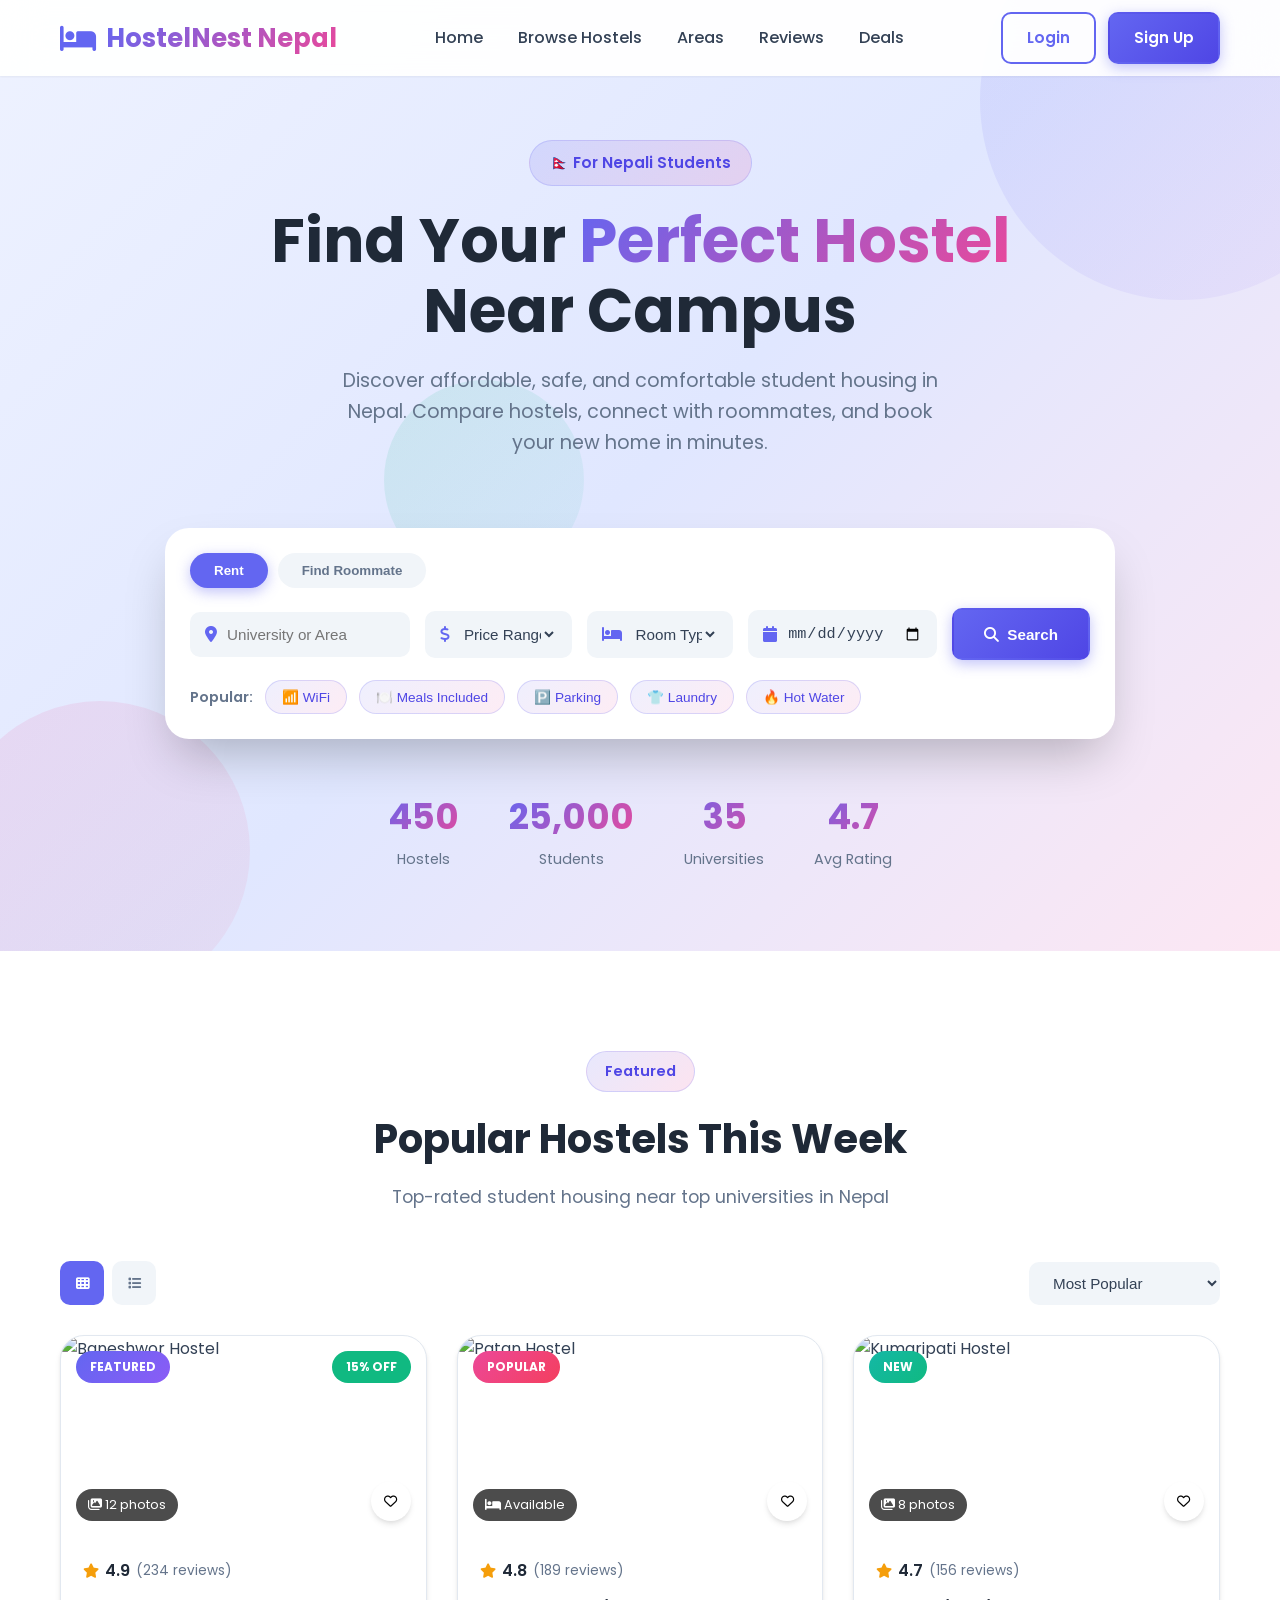
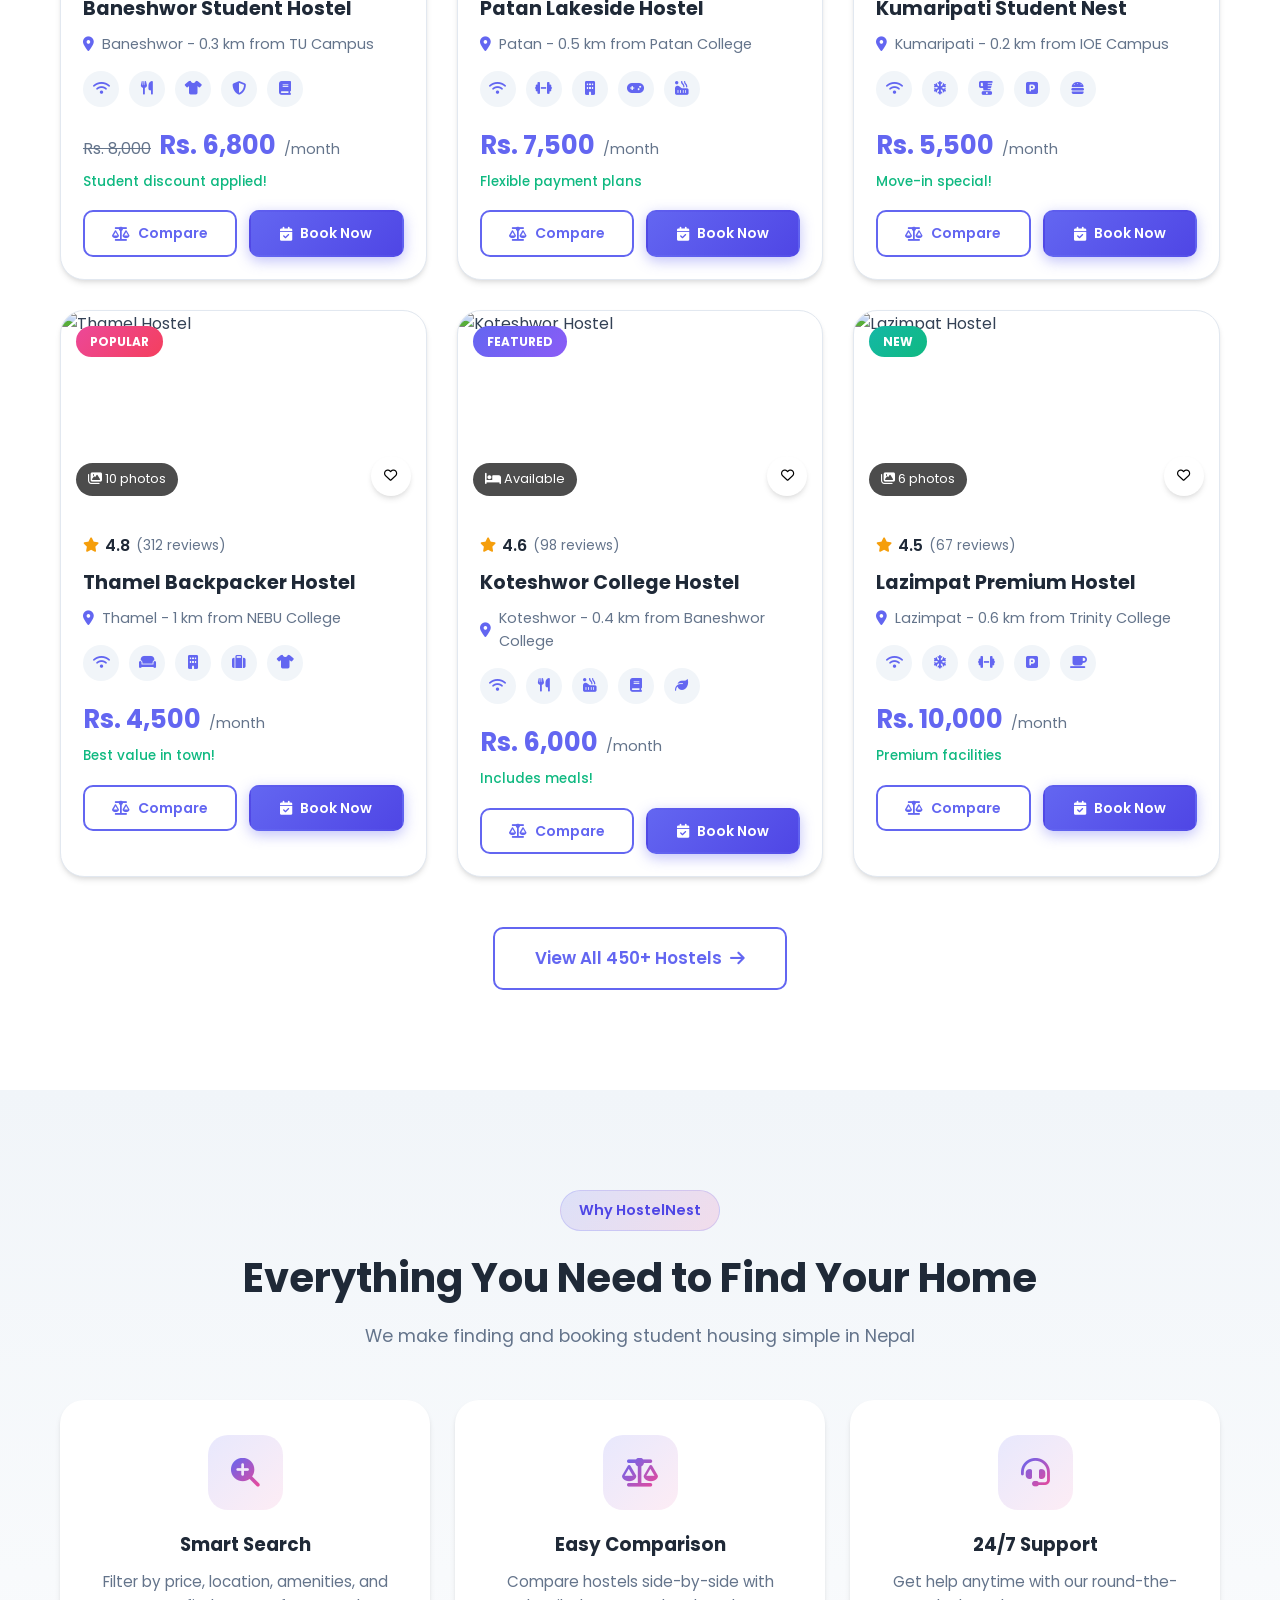
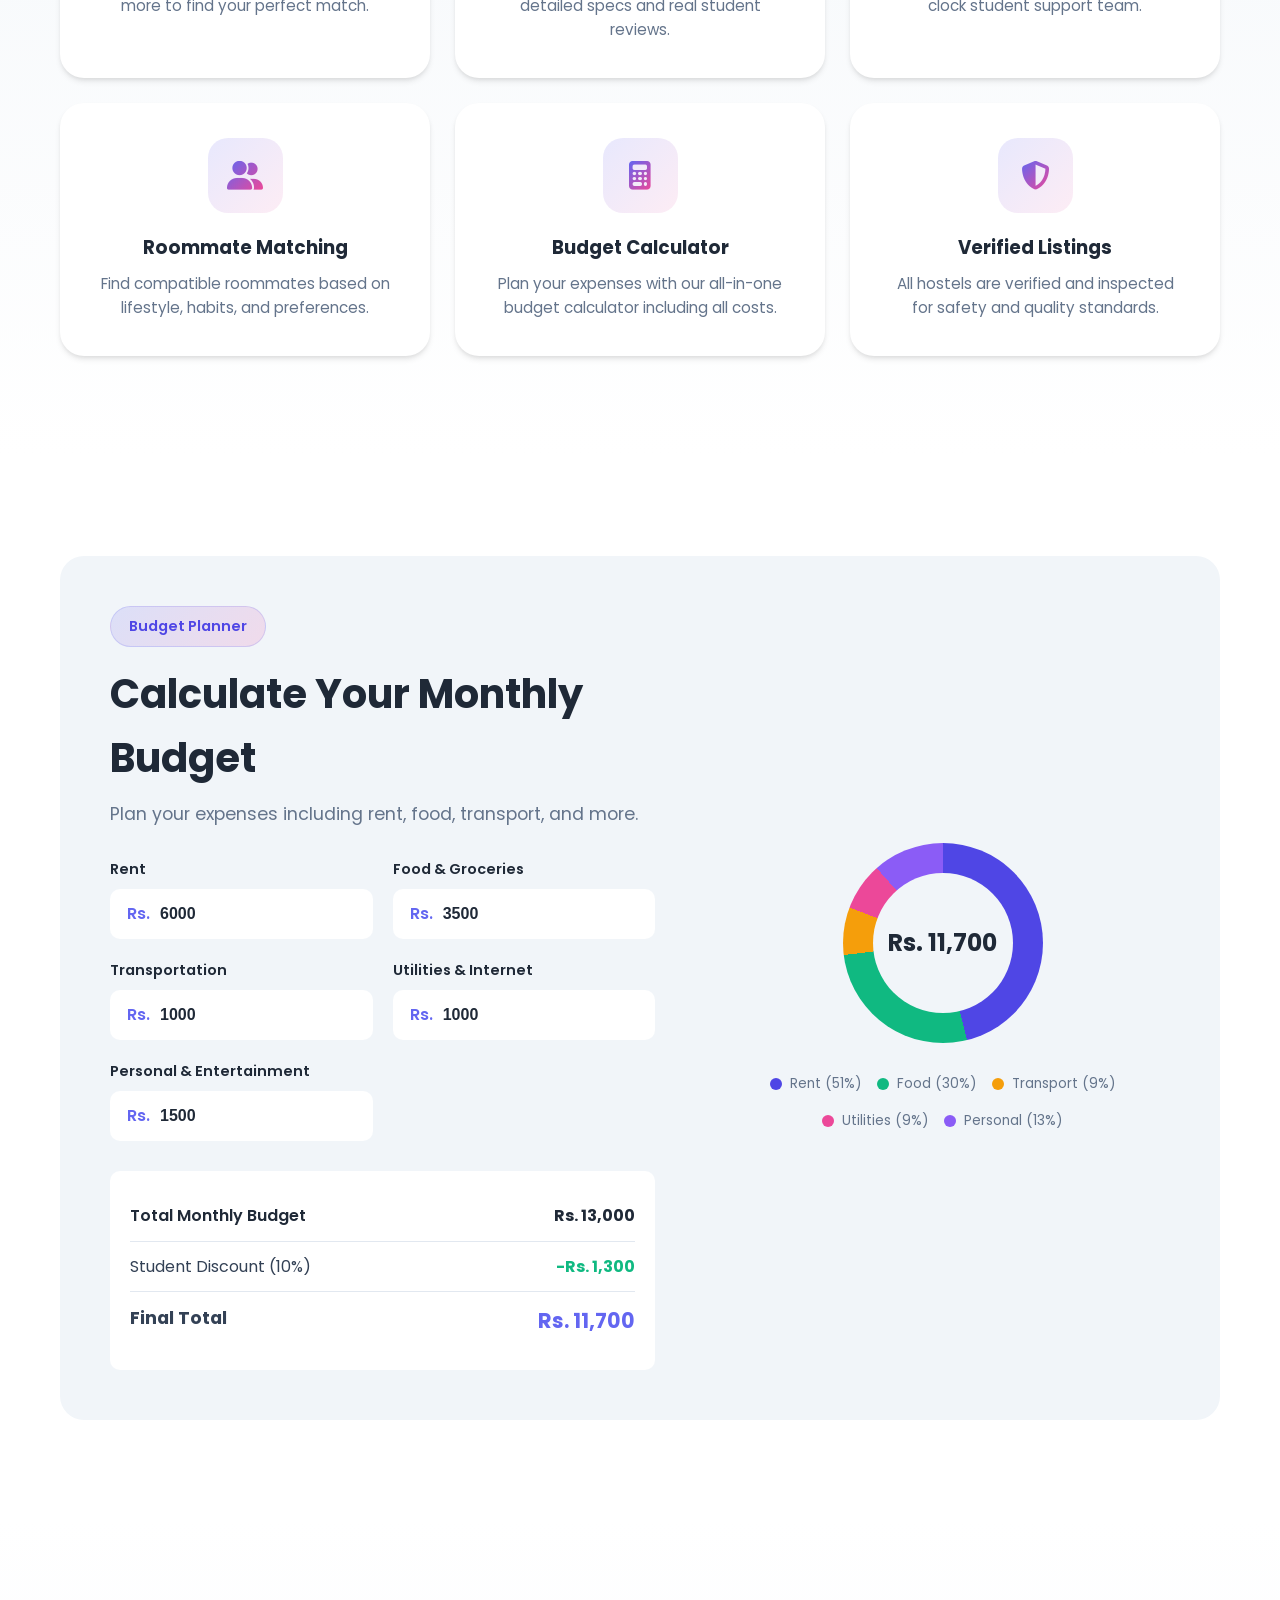
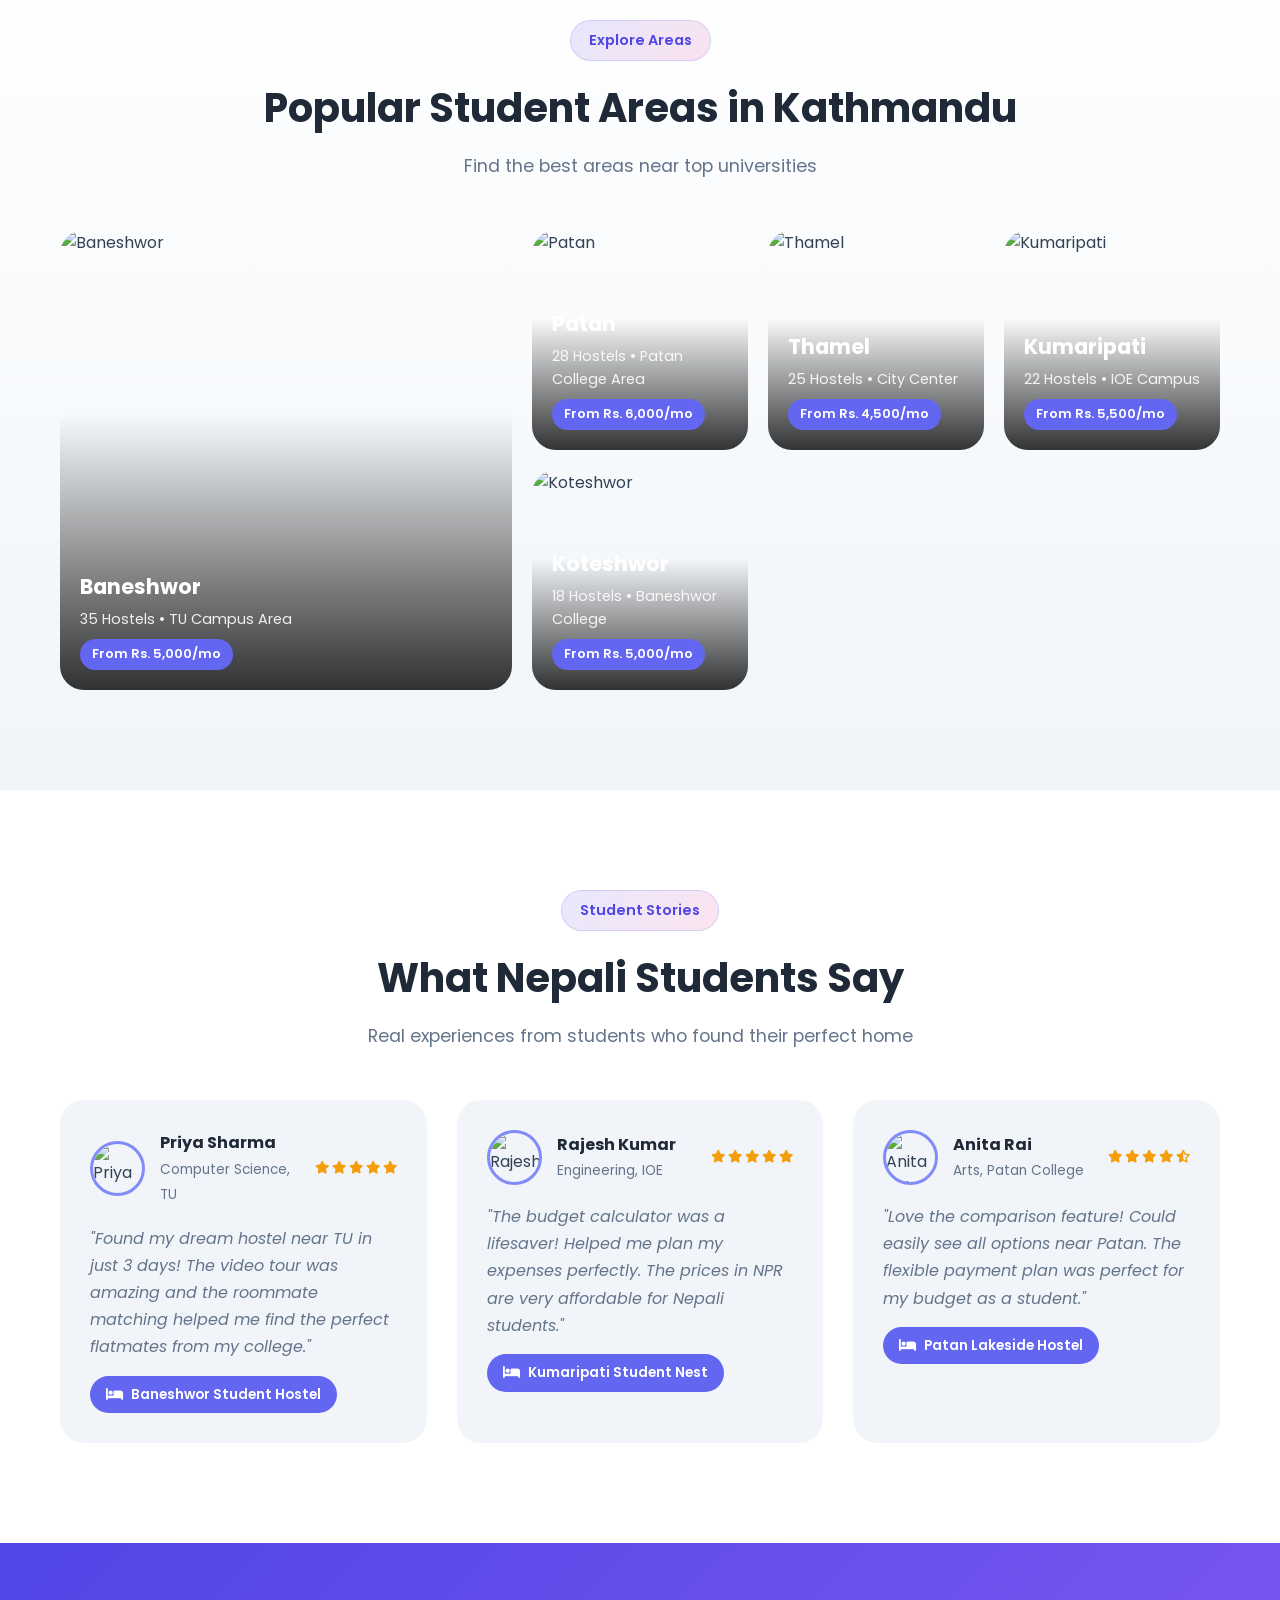
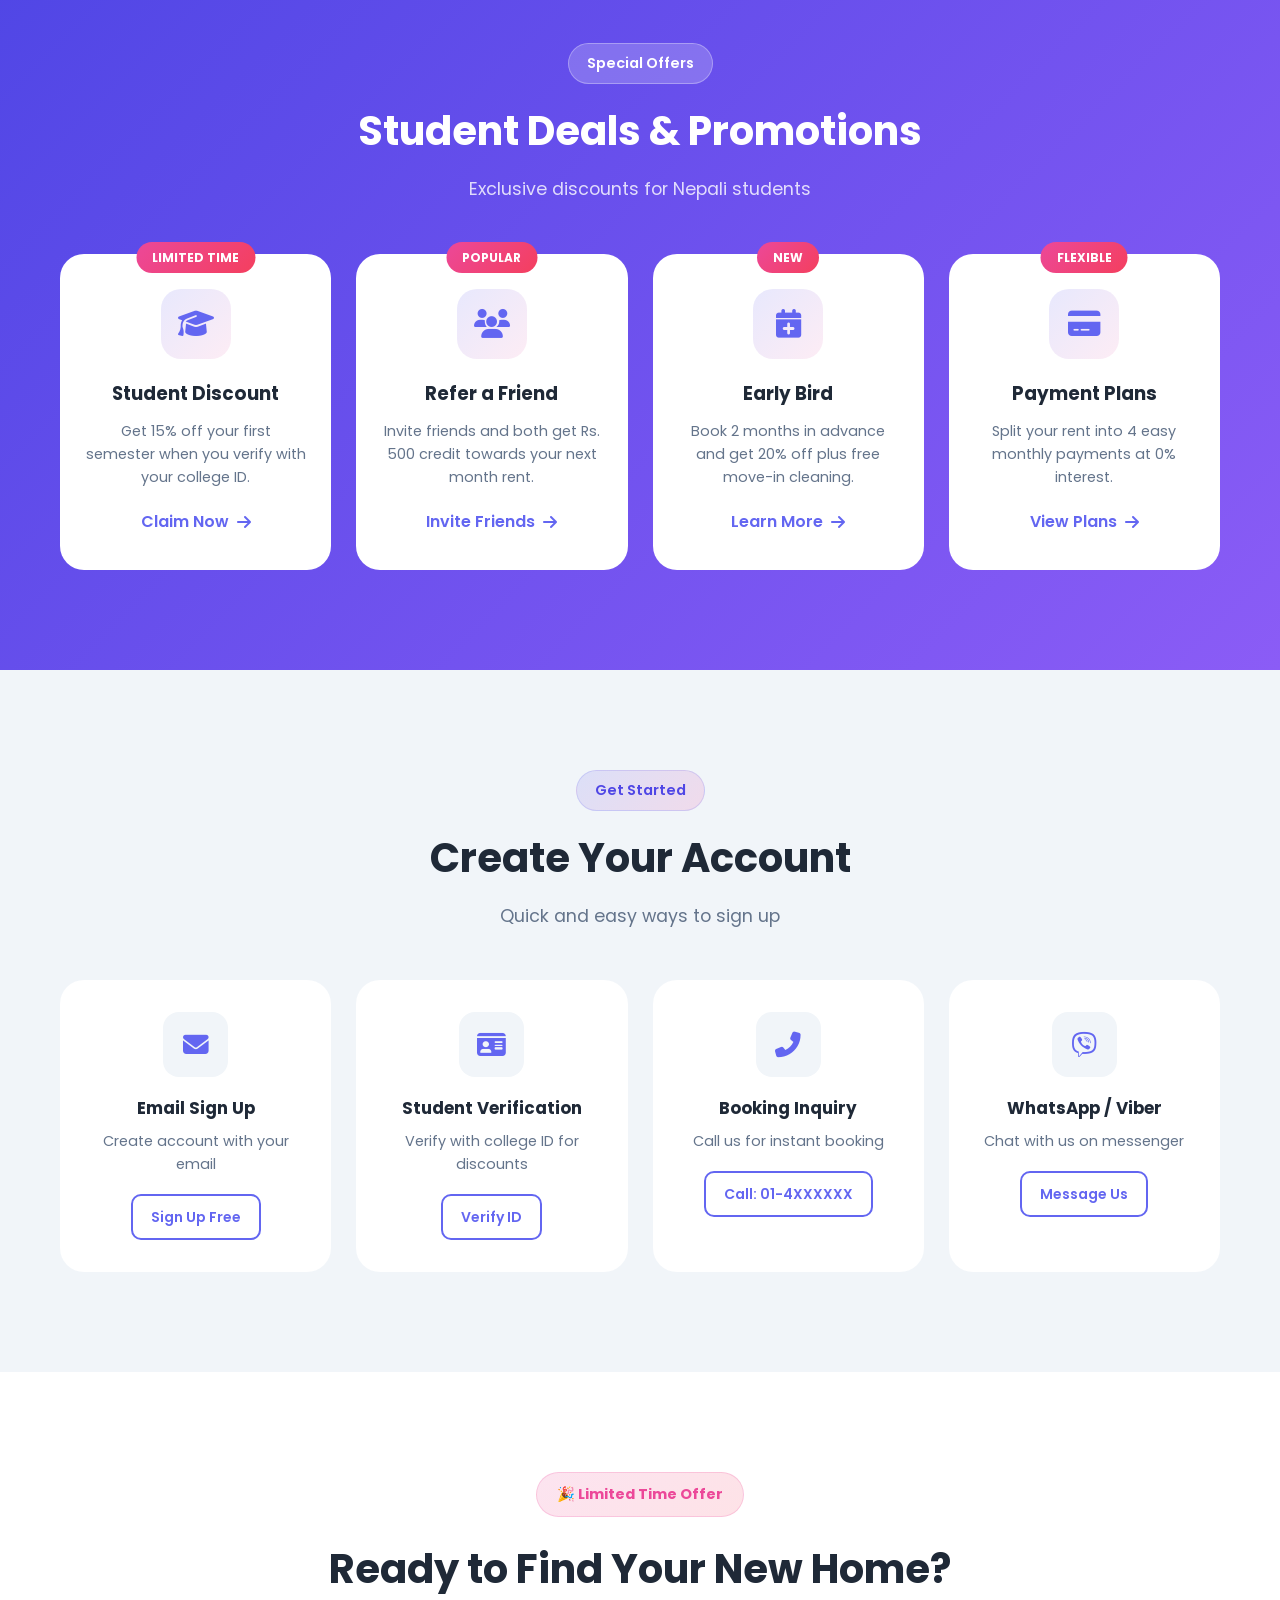
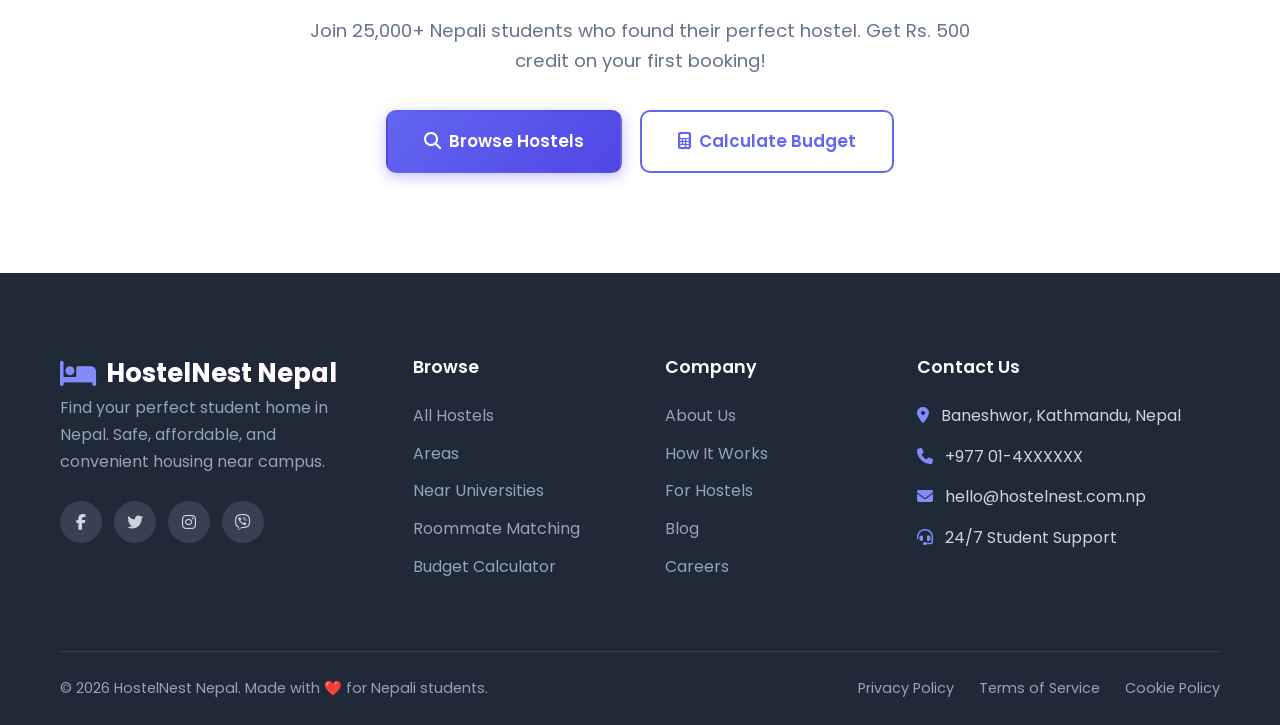
==== commit aa6333fe: "updates" ====
--- a/index.html
+++ b/index.html
@@ -162,7 +162,7 @@
                 <!-- Hostel Card 1 -->
                 <div class="hostel-card">
                     <div class="hostel-image">
-                        <img src="https://images.unsplash.com/photo-1582719478250-c89cae4dc85b?w=400&h=250&fit=crop" alt="Baneshwor Hostel">
+                        <img src="https://images.unsplash.com/photo-1600607687939-ce8a6c25118c?w=400&h=250&fit=crop" alt="Baneshwor Hostel">
                         <span class="hostel-badge featured">Featured</span>
                         <span class="hostel-badge discount">15% OFF</span>
                         <button class="favorite-btn" aria-label="Add to favorites">
@@ -212,7 +212,7 @@
                 <!-- Hostel Card 2 -->
                 <div class="hostel-card">
                     <div class="hostel-image">
-                        <img src="https://images.unsplash.com/photo-1556020685-ae41abfc9365?w=400&h=250&fit=crop" alt="Patan Hostel">
+                        <img src="https://images.unsplash.com/photo-1572412106462-c4c11c6d9e02?w=400&h=250&fit=crop" alt="Patan Hostel">
                         <span class="hostel-badge popular">Popular</span>
                         <button class="favorite-btn" aria-label="Add to favorites">
                             <i class="far fa-heart"></i>
@@ -260,7 +260,7 @@
                 <!-- Hostel Card 3 -->
                 <div class="hostel-card">
                     <div class="hostel-image">
-                        <img src="https://images.unsplash.com/photo-1516939884455-1445c8652f83?w=400&h=250&fit=crop" alt="Kumaripati Hostel">
+                        <img src="https://images.unsplash.com/photo-1598528749234-e4c6d3d46085?w=400&h=250&fit=crop" alt="Kumaripati Hostel">
                         <span class="hostel-badge new">New</span>
                         <button class="favorite-btn" aria-label="Add to favorites">
                             <i class="far fa-heart"></i>
@@ -308,7 +308,7 @@
                 <!-- Hostel Card 4 -->
                 <div class="hostel-card">
                     <div class="hostel-image">
-                        <img src="https://images.unsplash.com/photo-1595526114035-0d45ed16cfbf?w=400&h=250&fit=crop" alt="Thamel Hostel">
+                        <img src="https://images.unsplash.com/photo-1600585152220-90363fe7e115?w=400&h=250&fit=crop" alt="Thamel Hostel">
                         <span class="hostel-badge popular">Popular</span>
                         <button class="favorite-btn" aria-label="Add to favorites">
                             <i class="far fa-heart"></i>
@@ -484,10 +484,10 @@
                 </div>
                 <div class="feature-card">
                     <div class="feature-icon">
-                        <i class="fas fa-video"></i>
-                    </div>
-                    <h3 class="feature-title">Virtual Tours</h3>
-                    <p class="feature-description">Explore hostels from anywhere with 360° virtual tours and video walkthroughs.</p>
+                        <i class="fas fa-headset"></i>
+                    </div>
+                    <h3 class="feature-title">24/7 Support</h3>
+                    <p class="feature-description">Get help anytime with our round-the-clock student support team.</p>
                 </div>
                 <div class="feature-card">
                     <div class="feature-icon">
@@ -688,7 +688,7 @@
                             <i class="fas fa-star"></i>
                         </div>
                     </div>
-                    <p class="testimonial-text">"Found my dream hostel near TU in just 3 days! The virtual tour was amazing and the roommate matching helped me find the perfect flatmates from my college."</p>
+                     <p class="testimonial-text">"Found my dream hostel near TU in just 3 days! The video tour was amazing and the roommate matching helped me find the perfect flatmates from my college."</p>
                     <div class="testimonial-hostel">
                         <i class="fas fa-bed"></i>
                         Baneshwor Student Hostel
@@ -887,11 +887,11 @@
                 <div class="footer-links">
                     <h4>Browse</h4>
                     <ul>
-                        <li><a href="#search">All Hostels</a></li>
-                        <li><a href="#neighborhoods">Areas</a></li>
-                        <li><a href="#">Near Universities</a></li>
-                        <li><a href="#">Roommate Matching</a></li>
-                        <li><a href="#">Virtual Tours</a></li>
+                         <li><a href="#search">All Hostels</a></li>
+                         <li><a href="#neighborhoods">Areas</a></li>
+                         <li><a href="#">Near Universities</a></li>
+                         <li><a href="#">Roommate Matching</a></li>
+                         <li><a href="#calculator">Budget Calculator</a></li>
                     </ul>
                 </div>
                 <div class="footer-links">
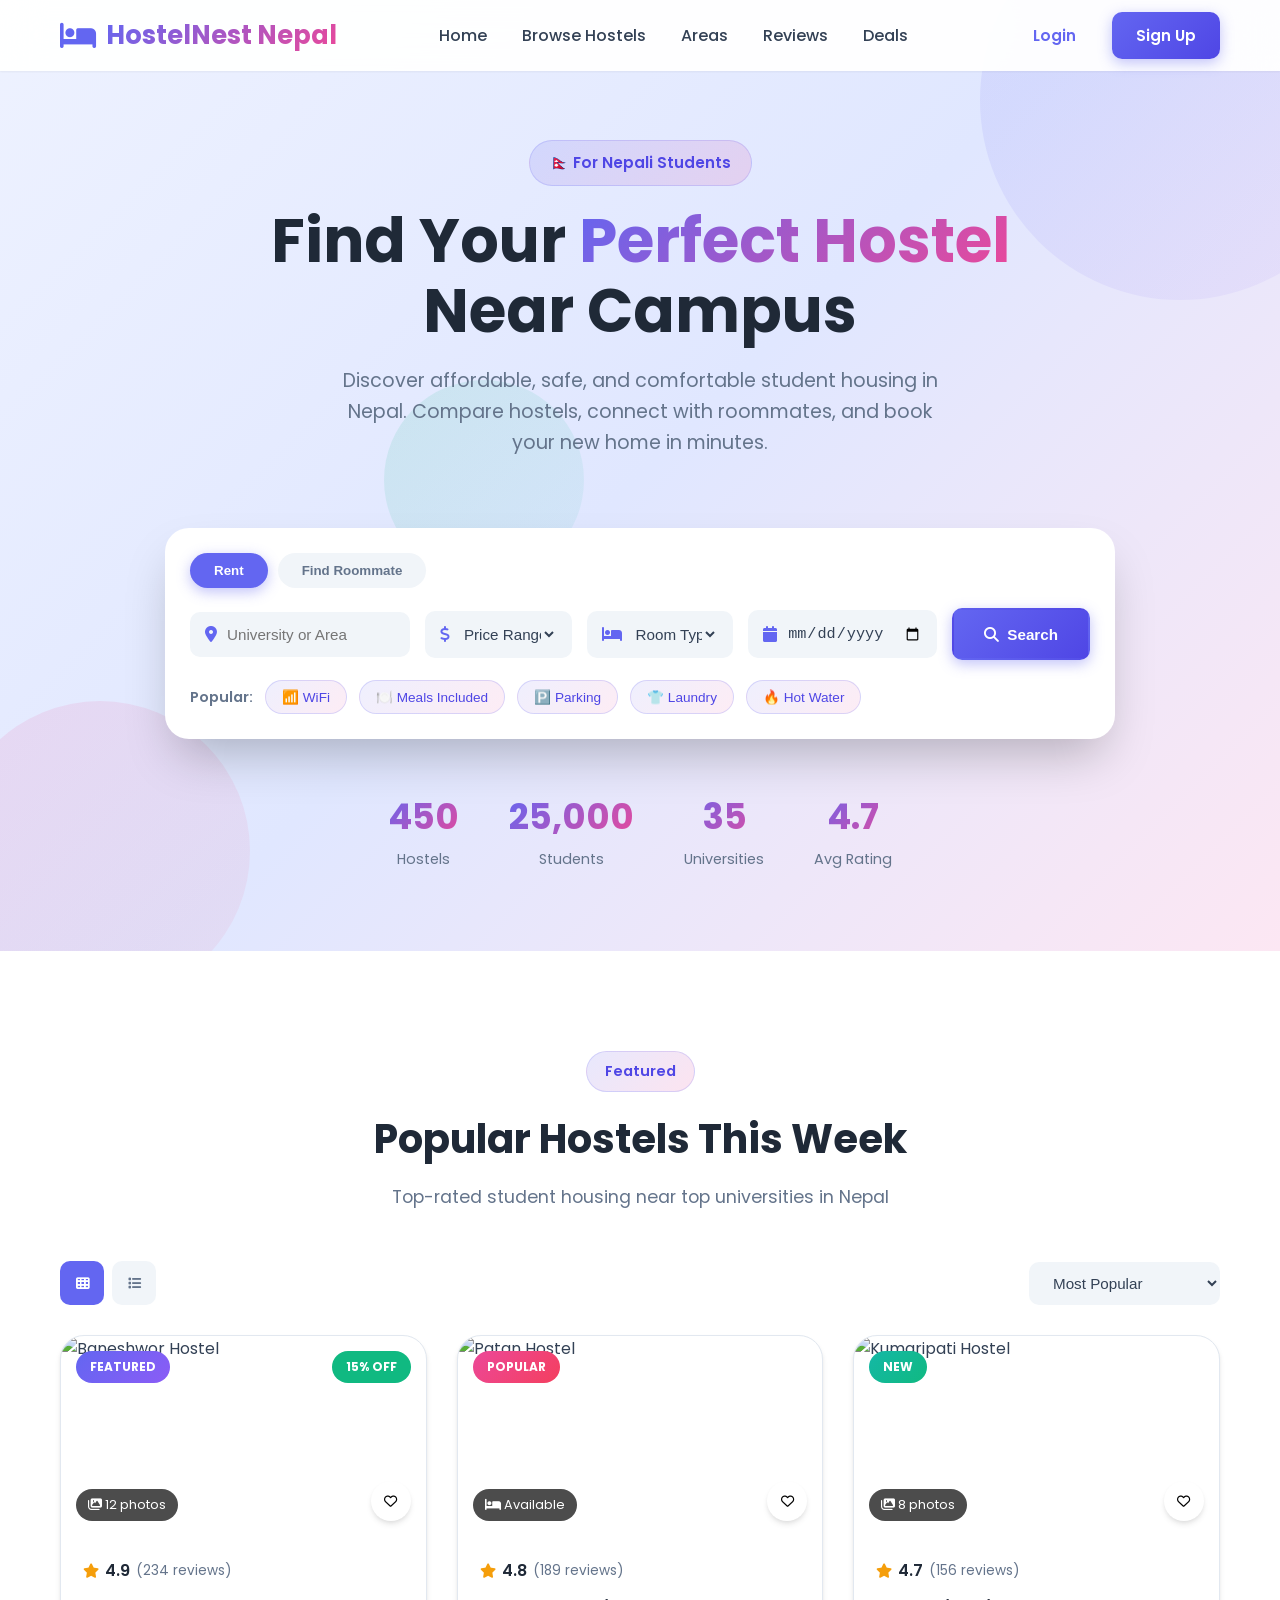
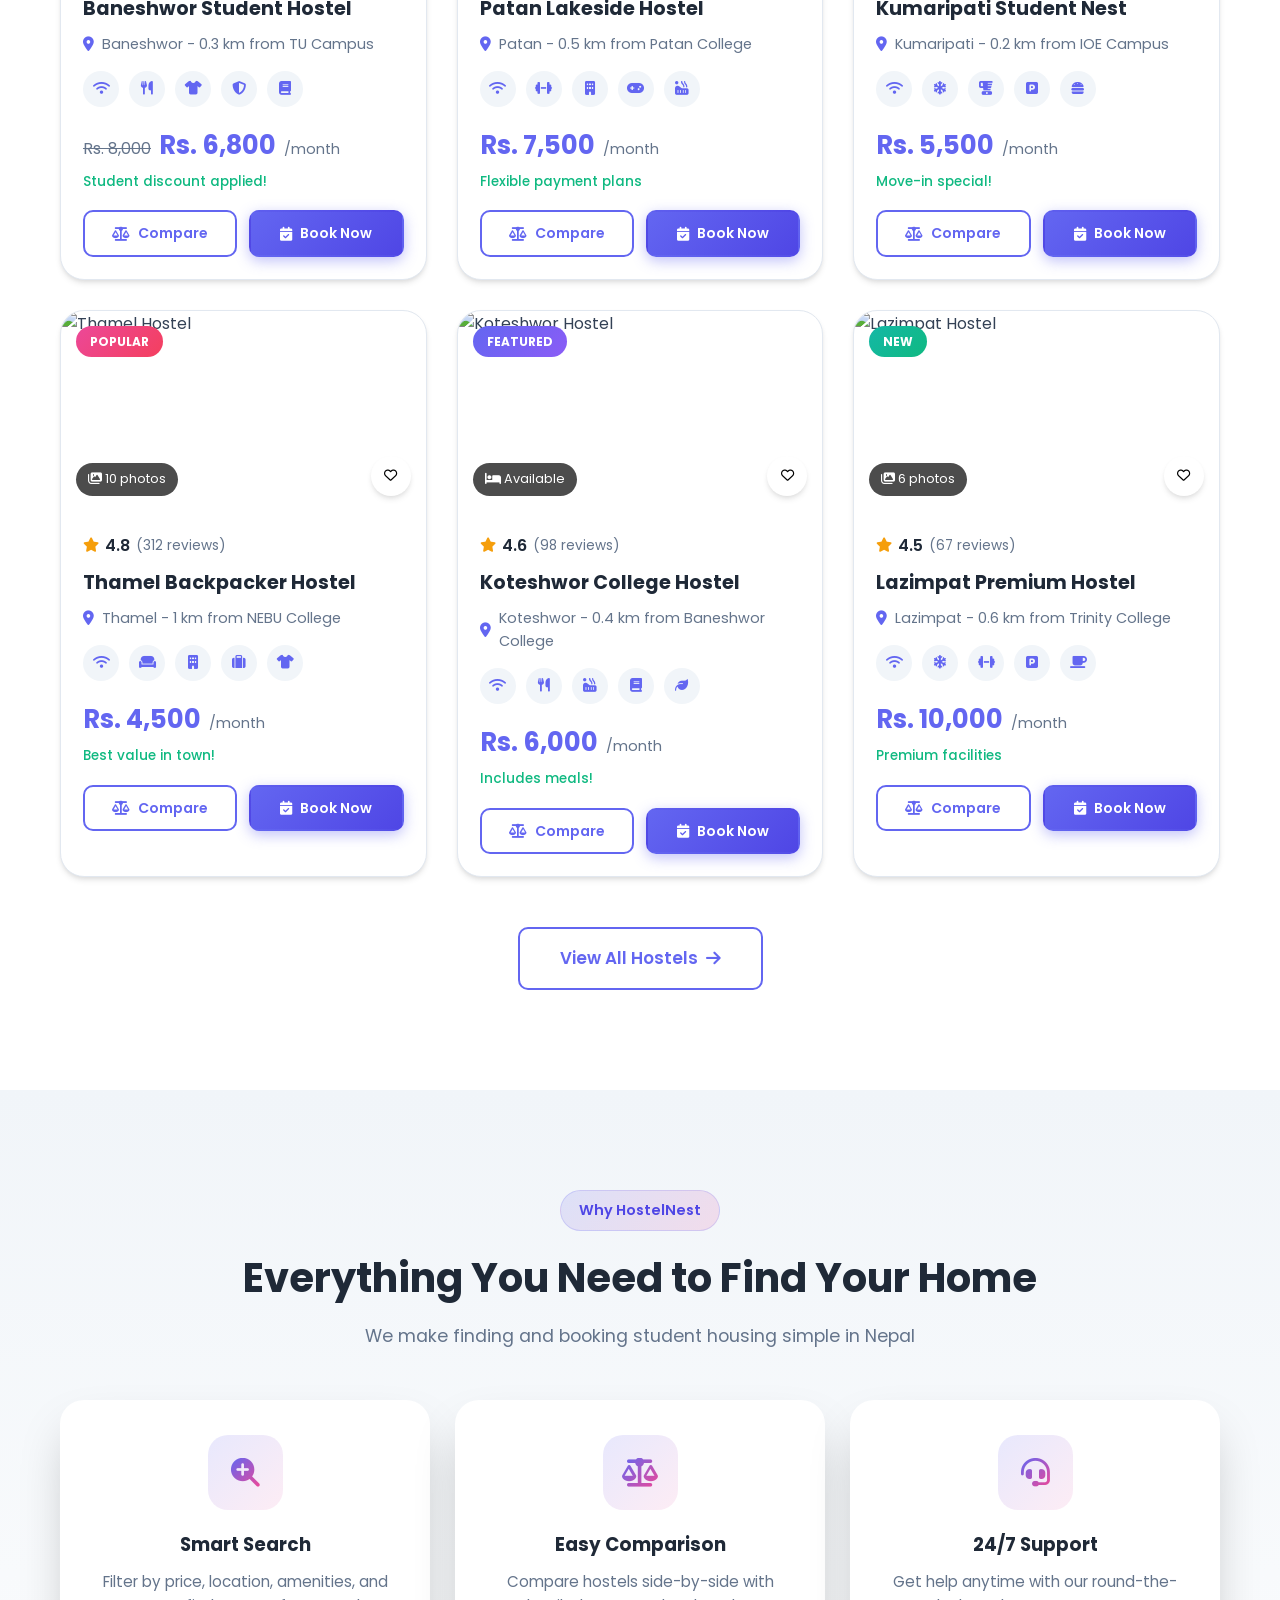
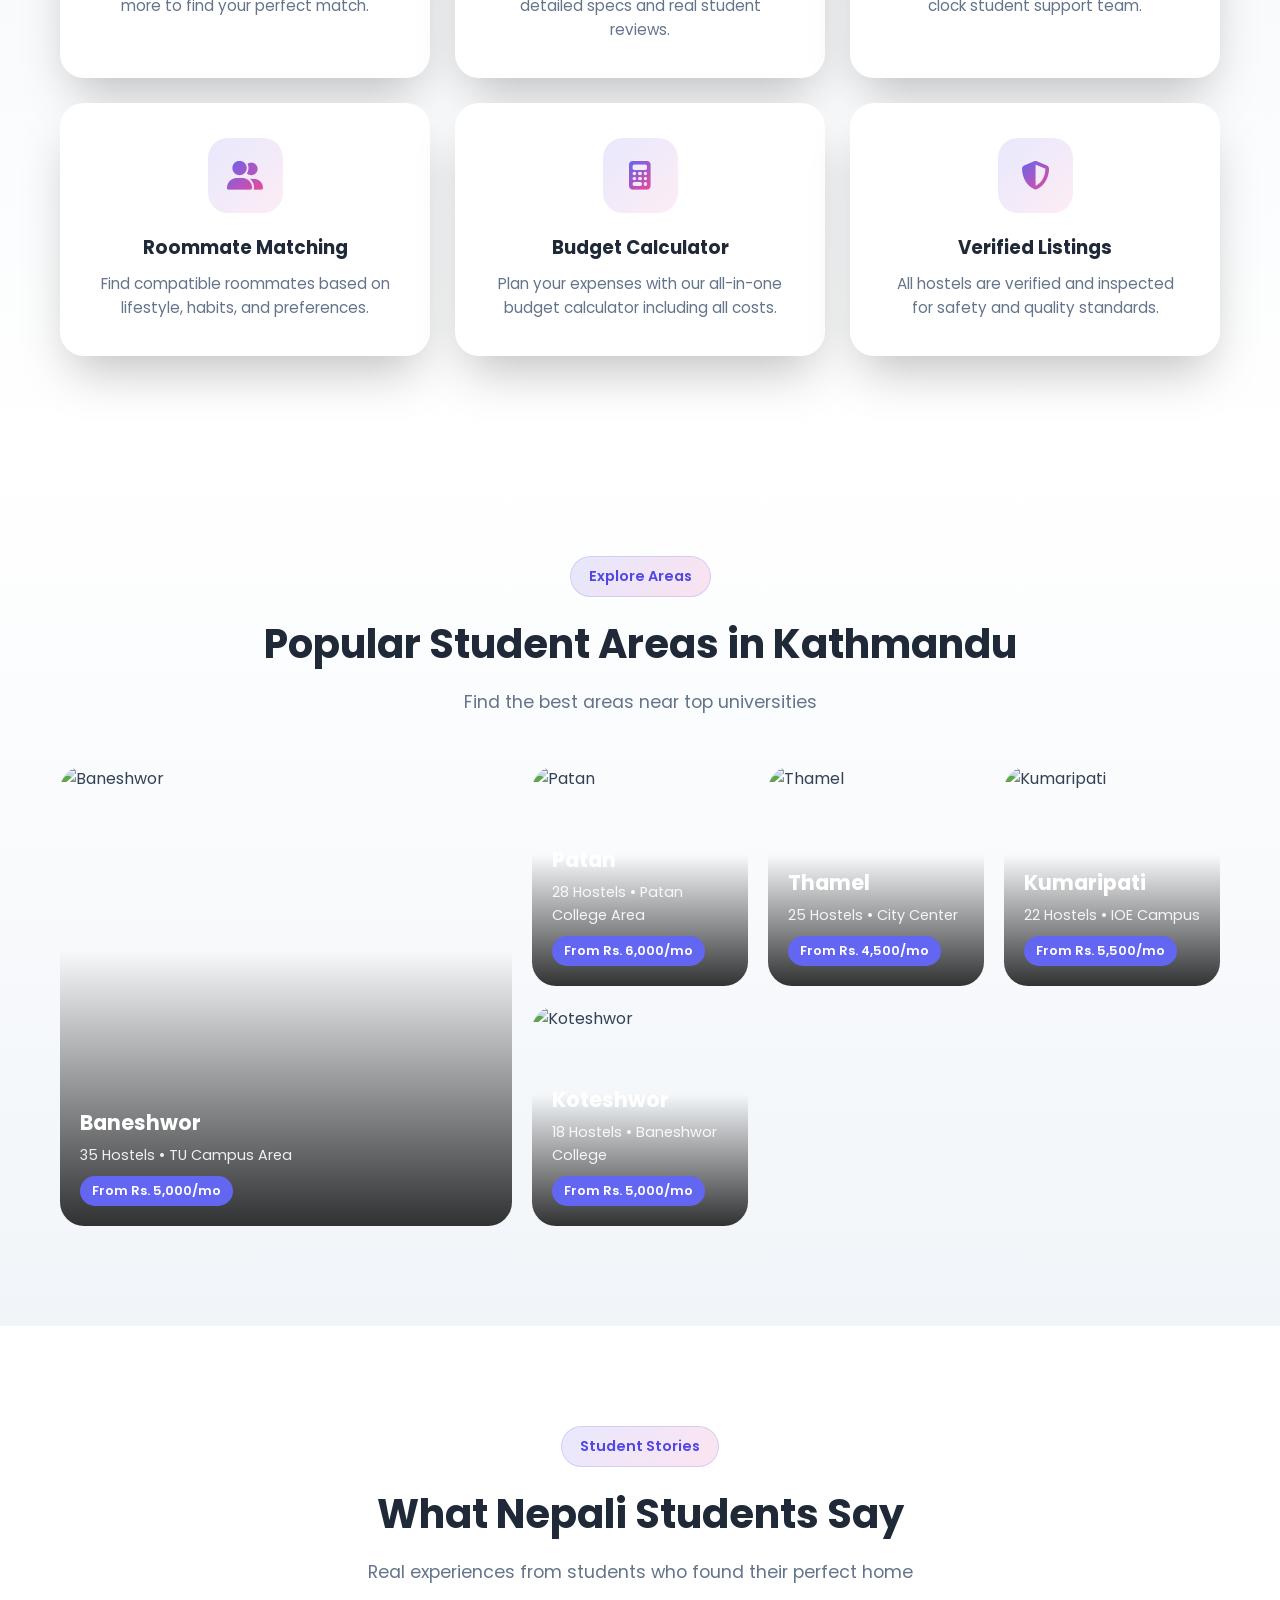
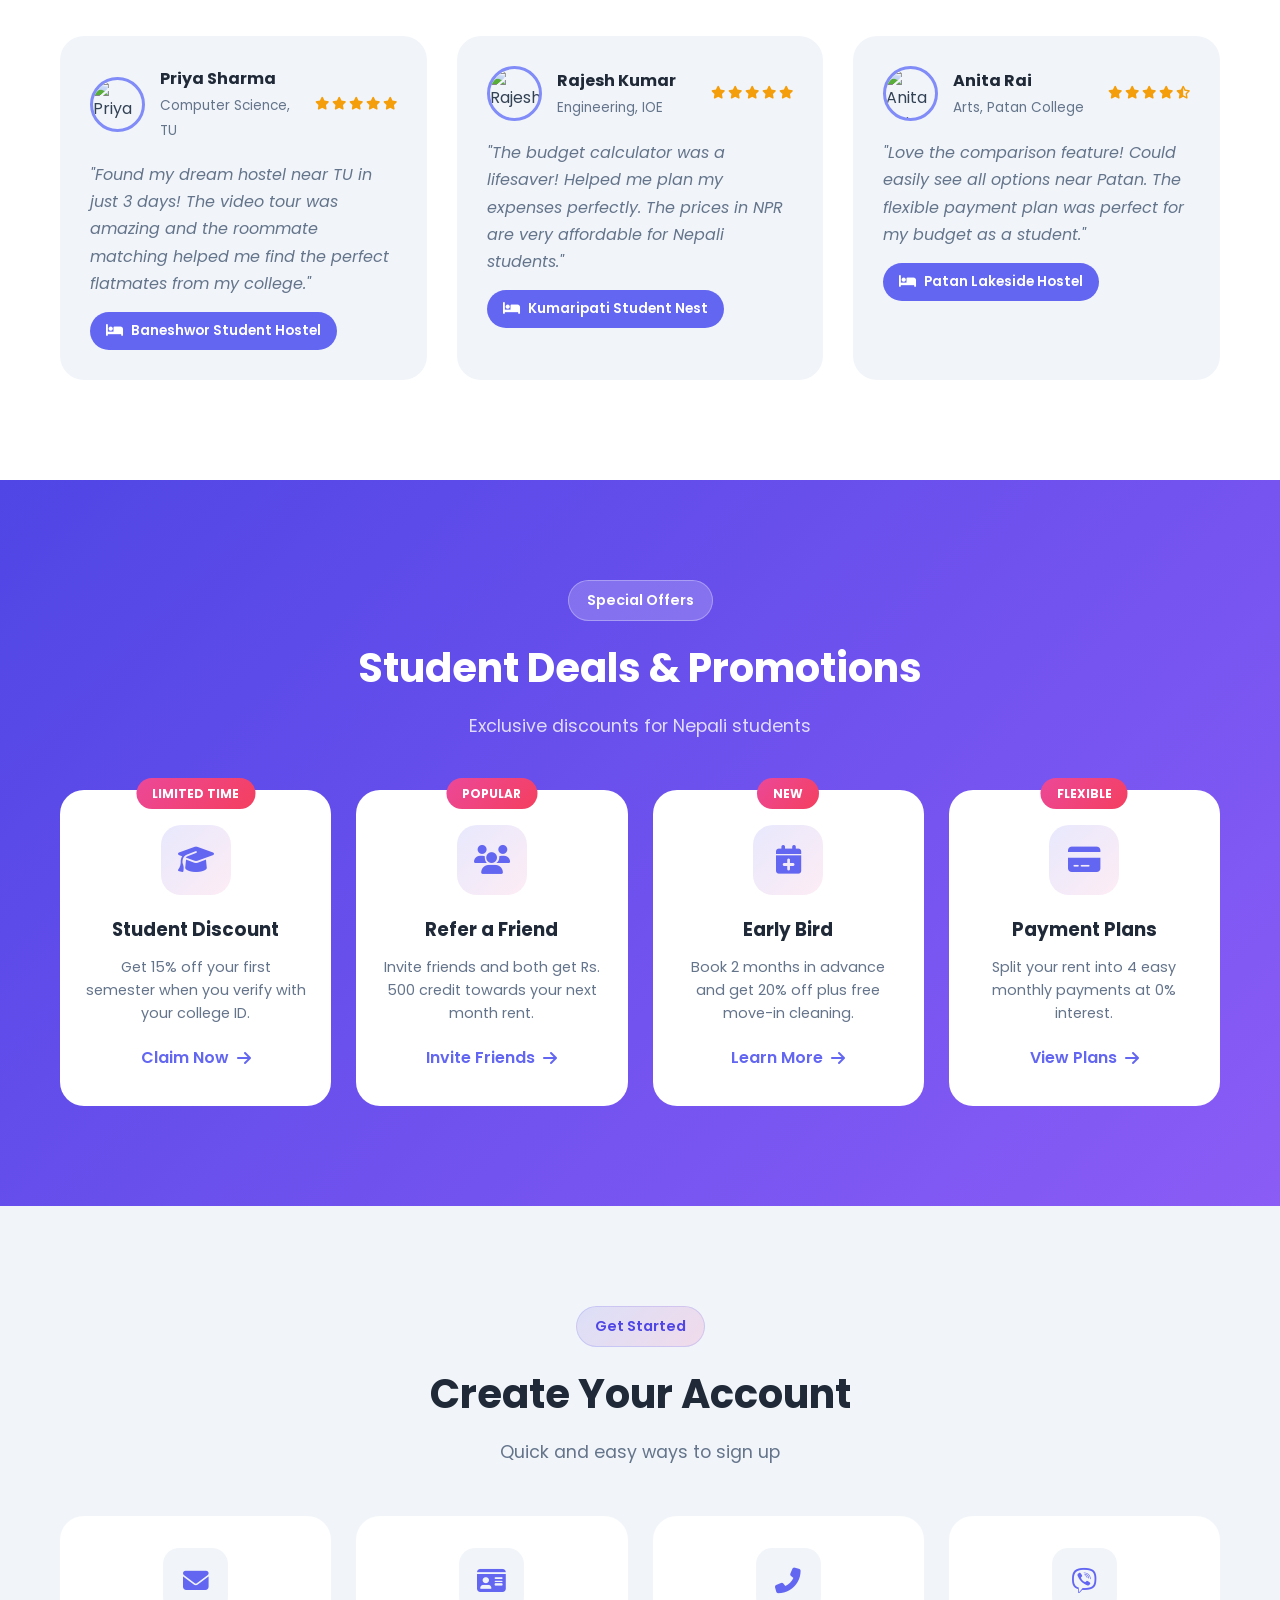
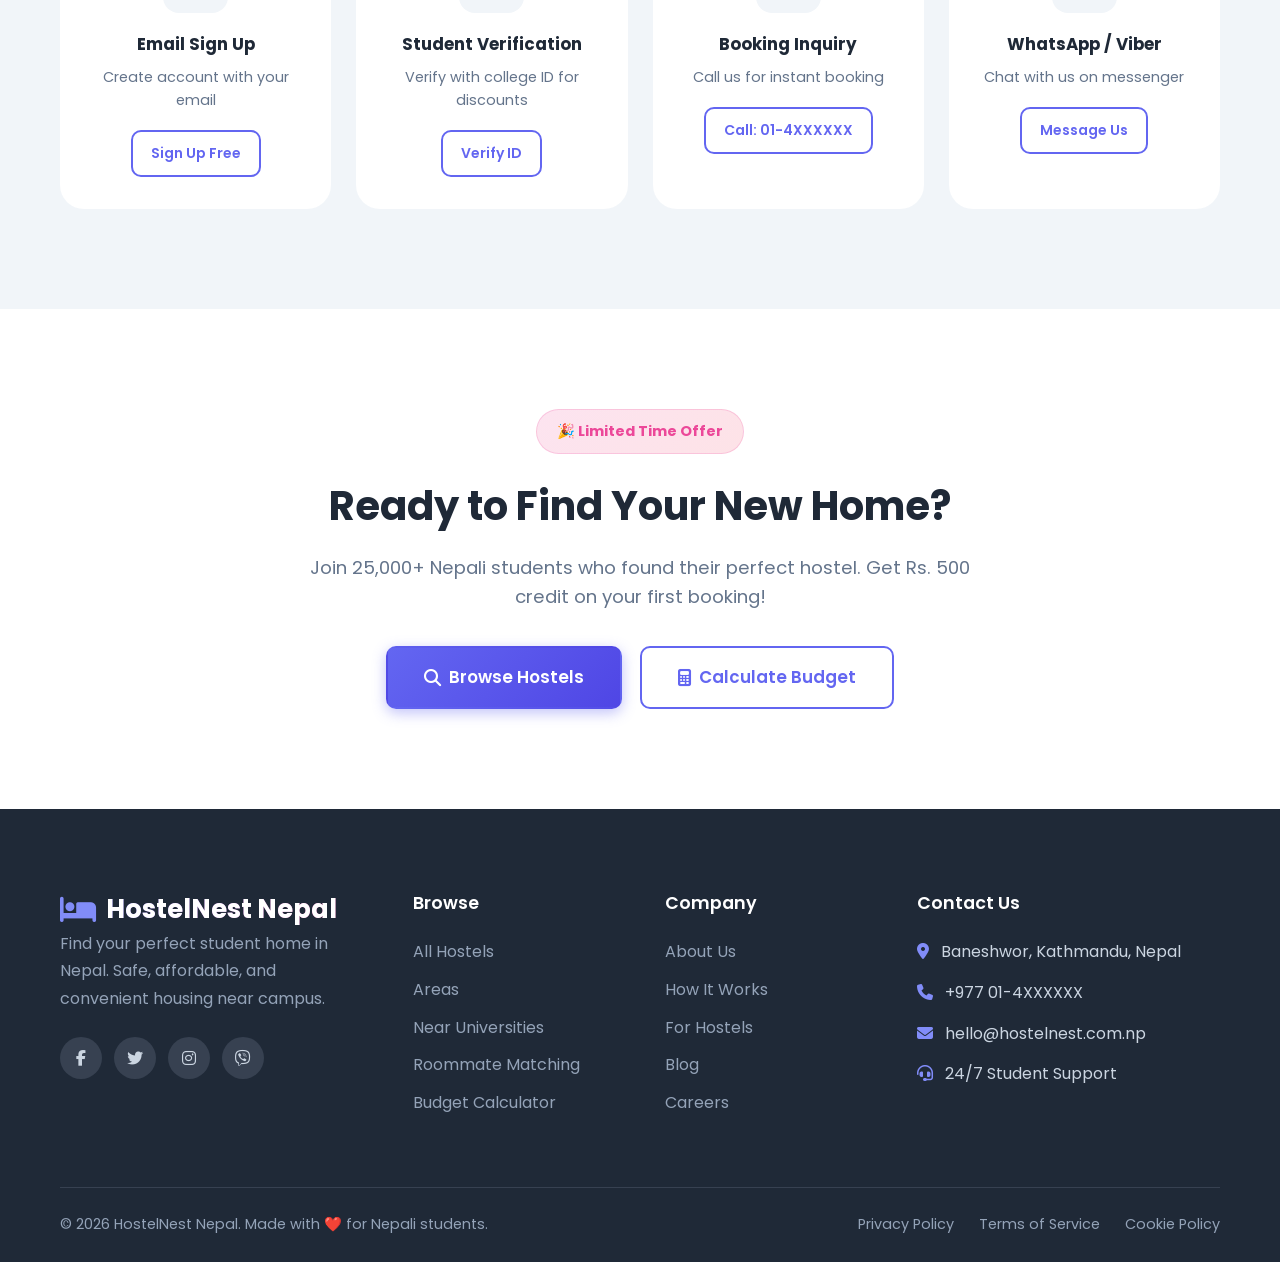
==== commit ed94c355: "login/ginup ui and other tweaks" ====
--- a/index.html
+++ b/index.html
@@ -32,8 +32,8 @@
                     <li><a href="#deals" class="nav-link">Deals</a></li>
                 </ul>
                 <div class="nav-buttons">
-                    <a href="#login" class="btn btn-outline">Login</a>
-                    <a href="#signup" class="btn btn-primary">Sign Up</a>
+                    <button class="btn btn-outline" id="loginBtn">Login</button>
+                    <button class="btn btn-primary" id="signupBtn">Sign Up</button>
                 </div>
             </div>
         </nav>
@@ -451,8 +451,8 @@
             </div>
             
             <div class="listings-cta">
-                <a href="#all-hostels" class="btn btn-outline btn-lg">
-                    View All 450+ Hostels
+                <a href="all-hostels.html" class="btn btn-outline btn-lg">
+                    View All Hostels
                     <i class="fas fa-arrow-right"></i>
                 </a>
             </div>
@@ -509,101 +509,6 @@
                     </div>
                     <h3 class="feature-title">Verified Listings</h3>
                     <p class="feature-description">All hostels are verified and inspected for safety and quality standards.</p>
-                </div>
-            </div>
-        </div>
-    </section>
-
-    <!-- Budget Calculator Section -->
-    <section class="budget-calculator" id="calculator">
-        <div class="container">
-            <div class="calculator-wrapper">
-                <div class="calculator-content">
-                    <span class="section-tag">Budget Planner</span>
-                    <h2 class="section-title">Calculate Your Monthly Budget</h2>
-                    <p class="section-description">Plan your expenses including rent, food, transport, and more.</p>
-                    
-                    <div class="calculator-form">
-                        <div class="calc-input-group">
-                            <label>Rent</label>
-                            <div class="calc-input">
-                                <span>Rs.</span>
-                                <input type="number" id="rentInput" value="6000" min="0" step="500">
-                            </div>
-                        </div>
-                        <div class="calc-input-group">
-                            <label>Food & Groceries</label>
-                            <div class="calc-input">
-                                <span>Rs.</span>
-                                <input type="number" id="foodInput" value="3500" min="0" step="250">
-                            </div>
-                        </div>
-                        <div class="calc-input-group">
-                            <label>Transportation</label>
-                            <div class="calc-input">
-                                <span>Rs.</span>
-                                <input type="number" id="transportInput" value="1000" min="0" step="100">
-                            </div>
-                        </div>
-                        <div class="calc-input-group">
-                            <label>Utilities & Internet</label>
-                            <div class="calc-input">
-                                <span>Rs.</span>
-                                <input type="number" id="utilitiesInput" value="1000" min="0" step="250">
-                            </div>
-                        </div>
-                        <div class="calc-input-group">
-                            <label>Personal & Entertainment</label>
-                            <div class="calc-input">
-                                <span>Rs.</span>
-                                <input type="number" id="personalInput" value="1500" min="0" step="250">
-                            </div>
-                        </div>
-                    </div>
-                    
-                    <div class="calculator-result">
-                        <div class="result-row total">
-                            <span>Total Monthly Budget</span>
-                            <span class="result-value" id="totalBudget">Rs. 13,000</span>
-                        </div>
-                        <div class="result-row">
-                            <span>Student Discount (10%)</span>
-                            <span class="result-value discount">-Rs. 1,300</span>
-                        </div>
-                        <div class="result-row final">
-                            <span>Final Total</span>
-                            <span class="result-value" id="finalBudget">Rs. 11,700</span>
-                        </div>
-                    </div>
-                </div>
-                <div class="calculator-visual">
-                    <div class="budget-chart">
-                        <div class="chart-ring" style="--percent: 45;">
-                            <span class="chart-center">Rs. 11,700</span>
-                        </div>
-                    </div>
-                    <div class="budget-breakdown">
-                        <div class="breakdown-item">
-                            <span class="dot" style="background: #4F46E5;"></span>
-                            <span>Rent (51%)</span>
-                        </div>
-                        <div class="breakdown-item">
-                            <span class="dot" style="background: #10B981;"></span>
-                            <span>Food (30%)</span>
-                        </div>
-                        <div class="breakdown-item">
-                            <span class="dot" style="background: #F59E0B;"></span>
-                            <span>Transport (9%)</span>
-                        </div>
-                        <div class="breakdown-item">
-                            <span class="dot" style="background: #EC4899;"></span>
-                            <span>Utilities (9%)</span>
-                        </div>
-                        <div class="breakdown-item">
-                            <span class="dot" style="background: #8B5CF6;"></span>
-                            <span>Personal (13%)</span>
-                        </div>
-                    </div>
                 </div>
             </div>
         </div>
@@ -937,6 +842,212 @@
         </div>
     </footer>
 
+    <!-- Login/Signup Popup -->
+    <div class="auth-popup-overlay" id="popupOverlay">
+        <div class="auth-popup-wrapper">
+            <div class="auth-popup-decoration">
+                <div class="auth-decoration-circle"></div>
+                <div class="auth-decoration-circle-2"></div>
+            </div>
+            <button class="auth-popup-close" id="popupClose">
+                <svg width="24" height="24" viewBox="0 0 24 24" fill="none" stroke="currentColor" stroke-width="2">
+                    <path d="M18 6L6 18M6 6l12 12"/>
+                </svg>
+            </button>
+            <div class="auth-popup-switch">
+                <button class="auth-switch-btn active" data-mode="login">
+                    <span class="auth-switch-text">Sign In</span>
+                    <span class="auth-switch-indicator"></span>
+                </button>
+                <button class="auth-switch-btn" data-mode="signup">
+                    <span class="auth-switch-text">Sign Up</span>
+                </button>
+            </div>
+            <div class="auth-popup-body">
+                <!-- Login Form -->
+                <div class="auth-form-wrapper active" id="loginForm">
+                    <div class="auth-header">
+                        <div class="auth-icon">
+                            <svg width="32" height="32" viewBox="0 0 24 24" fill="none" stroke="currentColor" stroke-width="1.5">
+                                <path d="M15 3h4a2 2 0 012 2v14a2 2 0 01-2 2h-4M10 17l5-5-5-5M15 12H3"/>
+                            </svg>
+                        </div>
+                        <h2>Welcome Back</h2>
+                        <p>Enter your credentials to continue</p>
+                    </div>
+                    <form class="auth-form" id="loginFormSubmit">
+                        <div class="auth-input-group">
+                            <div class="auth-input-wrapper">
+                                <span class="auth-input-icon">
+                                    <svg width="20" height="20" viewBox="0 0 24 24" fill="none" stroke="currentColor" stroke-width="2">
+                                        <path d="M4 4h16c1.1 0 2 .9 2 2v12c0 1.1-.9 2-2 2H4c-1.1 0-2-.9-2-2V6c0-1.1.9-2 2-2z"/>
+                                        <polyline points="22,6 12,13 2,6"/>
+                                    </svg>
+                                </span>
+                                <input type="email" id="loginEmail" placeholder=" " autocomplete="off" required>
+                                <label for="loginEmail">Email Address</label>
+                            </div>
+                        </div>
+                        <div class="auth-input-group">
+                            <div class="auth-input-wrapper">
+                                <span class="auth-input-icon">
+                                    <svg width="20" height="20" viewBox="0 0 24 24" fill="none" stroke="currentColor" stroke-width="2">
+                                        <rect x="3" y="11" width="18" height="11" rx="2" ry="2"/>
+                                        <path d="M7 11V7a5 5 0 0110 0v4"/>
+                                    </svg>
+                                </span>
+                                <input type="password" id="loginPassword" placeholder=" " required>
+                                <label for="loginPassword">Password</label>
+                                <button type="button" class="auth-password-toggle" id="loginToggle">
+                                    <svg class="eye-open" width="20" height="20" viewBox="0 0 24 24" fill="none" stroke="currentColor" stroke-width="2">
+                                        <path d="M1 12s4-8 11-8 11 8 11 8-4 8-11 8-11-8-11-8z"/>
+                                        <circle cx="12" cy="12" r="3"/>
+                                    </svg>
+                                    <svg class="eye-closed" width="20" height="20" viewBox="0 0 24 24" fill="none" stroke="currentColor" stroke-width="2">
+                                        <path d="M17.94 17.94A10.07 10.07 0 0112 20c-7 0-11-8-11-8a18.45 18.45 0 015.06-5.94M9.9 4.24A9.12 9.12 0 0112 4c7 0 11 8 11 8a18.5 18.5 0 01-2.06 6.34"/>
+                                        <line x1="1" y1="1" x2="23" y2="23"/>
+                                    </svg>
+                                </button>
+                            </div>
+                        </div>
+                        <div class="auth-options">
+                            <label class="auth-checkbox">
+                                <input type="checkbox" id="rememberMe">
+                                <span class="auth-checkbox-mark">
+                                    <svg width="12" height="12" viewBox="0 0 24 24" fill="none" stroke="currentColor" stroke-width="3">
+                                        <polyline points="20 6 9 17 4 12"/>
+                                    </svg>
+                                </span>
+                                <span>Remember me</span>
+                            </label>
+                            <a href="#" class="auth-link">Forgot password?</a>
+                        </div>
+                        <button type="submit" class="auth-submit-btn">
+                            <span>Sign In</span>
+                            <svg width="20" height="20" viewBox="0 0 24 24" fill="none" stroke="currentColor" stroke-width="2">
+                                <line x1="5" y1="12" x2="19" y2="12"/>
+                                <polyline points="12 5 19 12 12 19"/>
+                            </svg>
+                        </button>
+                    </form>
+                </div>
+                <!-- Signup Form -->
+                <div class="auth-form-wrapper" id="signupForm">
+                    <div class="auth-header">
+                        <div class="auth-icon">
+                            <svg width="32" height="32" viewBox="0 0 24 24" fill="none" stroke="currentColor" stroke-width="1.5">
+                                <path d="M16 21v-2a4 4 0 00-4-4H5a4 4 0 00-4 4v2"/>
+                                <circle cx="8.5" cy="7" r="4"/>
+                                <line x1="20" y1="8" x2="20" y2="14"/>
+                                <line x1="23" y1="11" x2="17" y2="11"/>
+                            </svg>
+                        </div>
+                        <h2>Create Account</h2>
+                        <p>Join thousands of students</p>
+                    </div>
+                    <form class="auth-form" id="signupFormSubmit">
+                        <div class="auth-input-group">
+                            <div class="auth-input-wrapper">
+                                <span class="auth-input-icon">
+                                    <svg width="20" height="20" viewBox="0 0 24 24" fill="none" stroke="currentColor" stroke-width="2">
+                                        <path d="M20 21v-2a4 4 0 00-4-4H8a4 4 0 00-4 4v2"/>
+                                        <circle cx="12" cy="7" r="4"/>
+                                    </svg>
+                                </span>
+                                <input type="text" id="signupName" placeholder=" " required>
+                                <label for="signupName">Full Name</label>
+                            </div>
+                        </div>
+                        <div class="auth-input-group">
+                            <div class="auth-input-wrapper">
+                                <span class="auth-input-icon">
+                                    <svg width="20" height="20" viewBox="0 0 24 24" fill="none" stroke="currentColor" stroke-width="2">
+                                        <path d="M4 4h16c1.1 0 2 .9 2 2v12c0 1.1-.9 2-2 2H4c-1.1 0-2-.9-2-2V6c0-1.1.9-2 2-2z"/>
+                                        <polyline points="22,6 12,13 2,6"/>
+                                    </svg>
+                                </span>
+                                <input type="email" id="signupEmail" placeholder=" " required>
+                                <label for="signupEmail">Email Address</label>
+                            </div>
+                        </div>
+                        <div class="auth-input-group">
+                            <div class="auth-input-wrapper">
+                                <span class="auth-input-icon">
+                                    <svg width="20" height="20" viewBox="0 0 24 24" fill="none" stroke="currentColor" stroke-width="2">
+                                        <path d="M22 16.92v3a2 2 0 01-2.18 2 19.79 19.79 0 01-8.63-3.07 19.5 19.5 0 01-6-6 19.79 19.79 0 01-3.07-8.67A2 2 0 014.11 2h3a2 2 0 012 1.72 12.84 12.84 0 002.72 2.43 2 2 0 01-.65 3.84 12.84 12.84 0 002.72 2.43A2 2 0 0112 16.92z"/>
+                                    </svg>
+                                </span>
+                                <input type="tel" id="signupPhone" placeholder=" " required>
+                                <label for="signupPhone">Phone Number</label>
+                            </div>
+                        </div>
+                        <div class="auth-input-group">
+                            <div class="auth-input-wrapper">
+                                <span class="auth-input-icon">
+                                    <svg width="20" height="20" viewBox="0 0 24 24" fill="none" stroke="currentColor" stroke-width="2">
+                                        <rect x="3" y="11" width="18" height="11" rx="2" ry="2"/>
+                                        <path d="M7 11V7a5 5 0 0110 0v4"/>
+                                    </svg>
+                                </span>
+                                <input type="password" id="signupPassword" placeholder=" " required>
+                                <label for="signupPassword">Password</label>
+                                <button type="button" class="auth-password-toggle" id="signupToggle">
+                                    <svg class="eye-open" width="20" height="20" viewBox="0 0 24 24" fill="none" stroke="currentColor" stroke-width="2">
+                                        <path d="M1 12s4-8 11-8 11 8 11 8-4 8-11 8-11-8-11-8z"/>
+                                        <circle cx="12" cy="12" r="3"/>
+                                    </svg>
+                                    <svg class="eye-closed" width="20" height="20" viewBox="0 0 24 24" fill="none" stroke="currentColor" stroke-width="2">
+                                        <path d="M17.94 17.94A10.07 10.07 0 0112 20c-7 0-11-8-11-8a18.45 18.45 0 015.06-5.94M9.9 4.24A9.12 9.12 0 0112 4c7 0 11 8 11 8a18.5 18.5 0 01-2.06 6.34"/>
+                                        <line x1="1" y1="1" x2="23" y2="23"/>
+                                    </svg>
+                                </button>
+                            </div>
+                        </div>
+                        <div class="auth-input-group">
+                            <div class="auth-input-wrapper">
+                                <span class="auth-input-icon">
+                                    <svg width="20" height="20" viewBox="0 0 24 24" fill="none" stroke="currentColor" stroke-width="2">
+                                        <path d="M12 22s8-4 8-10V5l-8-3-8 3v7c0 6 8 10 8 10z"/>
+                                    </svg>
+                                </span>
+                                <input type="password" id="signupConfirm" placeholder=" " required>
+                                <label for="signupConfirm">Confirm Password</label>
+                            </div>
+                        </div>
+                        <div class="auth-options">
+                            <label class="auth-checkbox">
+                                <input type="checkbox" id="agreeTerms" required>
+                                <span class="auth-checkbox-mark">
+                                    <svg width="12" height="12" viewBox="0 0 24 24" fill="none" stroke="currentColor" stroke-width="3">
+                                        <polyline points="20 6 9 17 4 12"/>
+                                    </svg>
+                                </span>
+                                <span>I agree to the <a href="#">Terms</a> & <a href="#">Privacy</a></span>
+                            </label>
+                        </div>
+                        <button type="submit" class="auth-submit-btn">
+                            <span>Create Account</span>
+                            <svg width="20" height="20" viewBox="0 0 24 24" fill="none" stroke="currentColor" stroke-width="2">
+                                <line x1="5" y1="12" x2="19" y2="12"/>
+                                <polyline points="12 5 19 12 12 19"/>
+                            </svg>
+                        </button>
+                    </form>
+                </div>
+            </div>
+            <div class="auth-popup-footer">
+                <p id="loginFooterText">
+                    <span>Don't have an account?</span>
+                    <a href="#" id="switchToSignup">Sign Up</a>
+                </p>
+                <p id="signupFooterText">
+                    <span>Already have an account?</span>
+                    <a href="#" id="switchToLogin">Sign In</a>
+                </p>
+            </div>
+        </div>
+    </div>
+
     <script src="script.js"></script>
 </body>
 </html>
--- a/styles.css
+++ b/styles.css
@@ -33,7 +33,7 @@
     --shadow-primary: 0 4px 14px 0 rgba(99, 102, 241, 0.4);
     --shadow-pink: 0 4px 14px 0 rgba(236, 72, 153, 0.3);
     --shadow-teal: 0 4px 14px 0 rgba(20, 184, 166, 0.3);
-    --transition: all 0.3s cubic-bezier(0.4, 0, 0.2, 1);
+    --transition: all 0.3s ease-in-out;
     --transition-fast: all 0.15s ease;
     --border-radius: 16px;
     --border-radius-sm: 10px;
@@ -620,6 +620,66 @@
     box-shadow: var(--shadow);
     transition: var(--transition);
     border: 1px solid var(--gray-200);
+    display: flex;
+    flex-direction: column;
+}
+
+/* List View */
+.list-view {
+    display: flex;
+    flex-direction: column;
+    gap: 20px;
+}
+
+.list-view .hostel-card {
+    flex-direction: row;
+    align-items: stretch;
+}
+
+.list-view .hostel-image {
+    width: 280px;
+    flex-shrink: 0;
+    height: auto;
+}
+
+.list-view .hostel-image img {
+    height: 100%;
+}
+
+.list-view .hostel-content {
+    flex: 1;
+    display: flex;
+    flex-direction: row;
+    align-items: center;
+    justify-content: space-between;
+    padding: 20px 30px;
+}
+
+.list-view h3 {
+    margin: 0;
+}
+
+.list-view .hostel-location {
+    display: none;
+}
+
+.list-view .hostel-features {
+    display: none;
+}
+
+.list-view .current-price {
+    font-size: 1.4rem;
+}
+
+.list-view .hostel-actions {
+    display: flex;
+    flex-direction: row;
+    gap: 10px;
+}
+
+.list-view .hostel-actions .btn {
+    padding: 10px 20px;
+    font-size: 0.9rem;
 }
 
 .hostel-card:hover {
@@ -854,8 +914,16 @@
     background: var(--white);
     border-radius: var(--border-radius-lg);
     box-shadow: var(--shadow);
-    transition: var(--transition);
     text-align: center;
+    opacity: 0;
+    transform: translateY(30px);
+    transition: opacity 0.5s ease-in-out, transform 0.5s ease-in-out, box-shadow 0.3s ease-in-out;
+}
+
+.feature-card.revealed {
+    opacity: 1;
+    transform: translateY(0);
+    box-shadow: var(--shadow-xl);
 }
 
 .feature-card:hover {
@@ -872,7 +940,7 @@
     background: linear-gradient(135deg, rgba(99, 102, 241, 0.15), rgba(236, 72, 153, 0.1));
     border-radius: 20px;
     margin: 0 auto 20px;
-    transition: var(--transition);
+    transition: all 0.3s ease;
 }
 
 .feature-icon i {
@@ -1179,7 +1247,7 @@
     background: var(--gray-100);
     padding: 30px;
     border-radius: var(--border-radius-lg);
-    transition: var(--transition);
+    transition: transform 0.3s ease-in-out, box-shadow 0.3s ease-in-out, background 0.3s ease-in-out;
 }
 
 .testimonial-card:hover {
@@ -1748,6 +1816,330 @@
     }
 }
 
+/* ========================================
+   Login/Signup Popup
+   ======================================== */
+.auth-popup-overlay {
+    position: fixed;
+    inset: 0;
+    background: rgba(15, 23, 42, 0.6);
+    backdrop-filter: blur(20px);
+    -webkit-backdrop-filter: blur(20px);
+    display: flex;
+    align-items: center;
+    justify-content: center;
+    z-index: 9999;
+    opacity: 0;
+    visibility: hidden;
+    transition: all 0.4s cubic-bezier(0.4, 0, 0.2, 1);
+    padding: 20px;
+}
+
+.auth-popup-overlay.active { opacity: 1; visibility: visible; }
+
+.auth-popup-wrapper {
+    background: linear-gradient(180deg, #fff 0%, #f8fafc 100%);
+    border-radius: 24px;
+    width: 100%;
+    max-width: 420px;
+    max-height: 90vh;
+    overflow-y: auto;
+    overflow-x: hidden;
+    position: relative;
+    transform: translateY(20px) scale(0.96);
+    transition: all 0.4s cubic-bezier(0.34, 1.56, 0.64, 1);
+    box-shadow: 0 25px 50px -12px rgba(99, 102, 241, 0.25), 0 0 80px -20px rgba(139, 92, 246, 0.2);
+    border: 1px solid rgba(139, 92, 246, 0.15);
+    scrollbar-width: none;
+    -ms-overflow-style: none;
+}
+
+.auth-popup-wrapper::-webkit-scrollbar { width: 0; }
+.auth-popup-overlay.active .auth-popup-wrapper { transform: translateY(0) scale(1); }
+
+.auth-popup-decoration {
+    position: absolute;
+    inset: 0;
+    border-radius: 24px;
+    pointer-events: none;
+    overflow: hidden;
+}
+
+.auth-decoration-circle {
+    position: absolute;
+    width: 250px;
+    height: 250px;
+    background: radial-gradient(circle, rgba(99, 102, 241, 0.4), rgba(139, 92, 246, 0.2));
+    border-radius: 50%;
+    top: -80px;
+    right: -60px;
+    filter: blur(35px);
+}
+
+.auth-decoration-circle-2 {
+    position: absolute;
+    width: 180px;
+    height: 180px;
+    background: radial-gradient(circle, rgba(236, 72, 153, 0.35), rgba(244, 63, 94, 0.15));
+    border-radius: 50%;
+    bottom: -50px;
+    left: -50px;
+    filter: blur(25px);
+}
+
+.auth-popup-close {
+    position: absolute;
+    top: 16px;
+    right: 16px;
+    width: 36px;
+    height: 36px;
+    border: none;
+    background: #f1f5f9;
+    border-radius: 50%;
+    cursor: pointer;
+    display: flex;
+    align-items: center;
+    justify-content: center;
+    transition: all 0.2s ease;
+    z-index: 10;
+    color: #64748b;
+}
+
+.auth-popup-close:hover { background: #e2e8f0; color: #1f2937; transform: rotate(90deg); }
+.auth-popup-close svg { width: 18px; height: 18px; }
+
+.auth-popup-switch {
+    display: flex;
+    padding: 20px 20px 0;
+    background: linear-gradient(180deg, #f8fafc 0%, transparent 100%);
+}
+
+.auth-switch-btn {
+    flex: 1;
+    padding: 16px;
+    border: none;
+    background: transparent;
+    font-family: 'Poppins', sans-serif;
+    font-size: 0.95rem;
+    font-weight: 600;
+    color: #94a3b8;
+    cursor: pointer;
+    transition: all 0.3s ease;
+    position: relative;
+    display: flex;
+    flex-direction: column;
+    align-items: center;
+    gap: 8px;
+}
+
+.auth-switch-btn.active { color: #1f2937; }
+.auth-switch-btn:hover:not(.active) { color: #1f2937; }
+
+.auth-switch-indicator {
+    position: absolute;
+    bottom: 8px;
+    width: 40px;
+    height: 4px;
+    background: linear-gradient(135deg, #6366f1, #8b5cf6, #ec4899);
+    border-radius: 4px;
+    opacity: 0;
+    transform: scaleX(0);
+    transition: all 0.3s cubic-bezier(0.4, 0, 0.2, 1);
+}
+
+.auth-switch-btn.active .auth-switch-indicator { opacity: 1; transform: scaleX(1); }
+
+.auth-popup-body { padding: 16px 28px 28px; position: relative; z-index: 1; }
+
+.auth-form-wrapper { display: none; animation: authFormFadeIn 0.4s ease; }
+.auth-form-wrapper.active { display: block; }
+
+@keyframes authFormFadeIn {
+    from { opacity: 0; transform: translateX(20px); }
+    to { opacity: 1; transform: translateX(0); }
+}
+
+.auth-header { text-align: center; margin-bottom: 24px; }
+
+.auth-icon {
+    width: 64px;
+    height: 64px;
+    margin: 0 auto 16px;
+    display: flex;
+    align-items: center;
+    justify-content: center;
+    background: linear-gradient(135deg, #6366f1, #8b5cf6);
+    border-radius: 20px;
+    box-shadow: 0 8px 20px rgba(99, 102, 241, 0.35);
+}
+
+.auth-icon svg { color: #fff; stroke: #fff; fill: none; width: 28px; height: 28px; }
+
+.auth-header h2 {
+    font-size: 1.6rem;
+    font-weight: 700;
+    background: linear-gradient(135deg, #6366f1, #8b5cf6);
+    -webkit-background-clip: text;
+    -webkit-text-fill-color: transparent;
+    background-clip: text;
+    margin-bottom: 6px;
+}
+
+.auth-header p { color: #64748b; font-size: 0.9rem; }
+
+
+.auth-form { display: flex; flex-direction: column; gap: 16px; }
+
+.auth-input-wrapper { position: relative; }
+
+.auth-input-wrapper .auth-input-icon {
+    position: absolute;
+    left: 16px;
+    top: 50%;
+    transform: translateY(-50%);
+    color: #94a3b8;
+    transition: all 0.2s ease;
+    z-index: 1;
+}
+
+.auth-input-wrapper .auth-input-icon svg { width: 20px; height: 20px; }
+
+.auth-input-wrapper input {
+    width: 100%;
+    padding: 18px 18px 18px 48px;
+    border: 1.5px solid #e2e8f0;
+    border-radius: 14px;
+    font-family: 'Poppins', sans-serif;
+    font-size: 0.95rem;
+    color: #1f2937;
+    transition: all 0.3s ease;
+    background: #fff;
+}
+
+.auth-input-wrapper input:focus {
+    outline: none;
+    border-color: #8b5cf6;
+    box-shadow: 0 0 0 4px rgba(139, 92, 246, 0.2), 0 4px 15px rgba(99, 102, 241, 0.15);
+}
+
+.auth-input-wrapper input:focus + .auth-input-icon,
+.auth-input-wrapper input:not(:placeholder-shown) ~ .auth-input-icon { color: #6366f1; }
+
+.auth-input-wrapper label {
+    position: absolute;
+    left: 48px;
+    top: 50%;
+    transform: translateY(-50%);
+    font-size: 0.95rem;
+    color: #94a3b8;
+    pointer-events: none;
+    transition: all 0.2s ease;
+    background: #fff;
+    padding: 0 4px;
+}
+
+.auth-input-wrapper input:focus ~ label,
+.auth-input-wrapper input:not(:placeholder-shown) ~ label {
+    top: 0;
+    font-size: 0.75rem;
+    font-weight: 600;
+    color: #6366f1;
+}
+
+.auth-password-toggle {
+    position: absolute;
+    right: 14px;
+    top: 50%;
+    transform: translateY(-50%);
+    background: none;
+    border: none;
+    cursor: pointer;
+    color: #94a3b8;
+    padding: 4px;
+    display: flex;
+    transition: all 0.2s ease;
+}
+
+.auth-password-toggle:hover { color: #6366f1; }
+.auth-password-toggle .eye-closed { display: none; }
+.auth-password-toggle.active .eye-open { display: none; }
+.auth-password-toggle.active .eye-closed { display: block; }
+
+.auth-options {
+    display: flex;
+    justify-content: space-between;
+    align-items: center;
+    font-size: 0.85rem;
+}
+
+.auth-checkbox {
+    display: flex;
+    align-items: center;
+    gap: 10px;
+    cursor: pointer;
+    color: #64748b;
+}
+
+.auth-checkbox input { position: absolute; opacity: 0; cursor: pointer; }
+
+.auth-checkbox-mark {
+    width: 20px;
+    height: 20px;
+    border: 1.5px solid #cbd5e1;
+    border-radius: 5px;
+    display: flex;
+    align-items: center;
+    justify-content: center;
+    transition: all 0.2s ease;
+    flex-shrink: 0;
+}
+
+.auth-checkbox-mark svg { opacity: 0; transform: scale(0.5); transition: all 0.2s ease; width: 12px; height: 12px; }
+.auth-checkbox input:checked ~ .auth-checkbox-mark { background: #6366f1; border-color: #6366f1; }
+.auth-checkbox input:checked ~ .auth-checkbox-mark svg { opacity: 1; transform: scale(1); color: #fff; }
+
+.auth-link { color: #6366f1; font-weight: 500; transition: all 0.2s ease; }
+.auth-link:hover { color: #4f46e5; }
+
+.auth-submit-btn {
+    width: 100%;
+    padding: 16px;
+    border: none;
+    border-radius: 14px;
+    background: linear-gradient(135deg, #6366f1, #4f46e5);
+    color: #fff;
+    font-family: 'Poppins', sans-serif;
+    font-size: 1rem;
+    font-weight: 600;
+    cursor: pointer;
+    transition: all 0.3s ease;
+    display: flex;
+    align-items: center;
+    justify-content: center;
+    gap: 10px;
+    box-shadow: 0 4px 15px rgba(99, 102, 241, 0.3);
+}
+
+.auth-submit-btn:hover { transform: translateY(-2px); box-shadow: 0 8px 25px rgba(99, 102, 241, 0.4); }
+.auth-submit-btn:active { transform: translateY(0); }
+.auth-submit-btn svg { width: 20px; height: 20px; }
+
+.auth-popup-footer { text-align: center; padding: 0 28px 28px; color: #64748b; font-size: 0.9rem; }
+.auth-popup-footer p { display: none; }
+.auth-popup-footer p:first-child { display: block; }
+.auth-popup-footer a { color: #6366f1; font-weight: 600; cursor: pointer; }
+.auth-popup-footer a:hover { text-decoration: underline; }
+.auth-popup-footer span { color: #64748b; }
+
+.nav-buttons .btn { border: none; font-family: 'Poppins', sans-serif; cursor: pointer; }
+
+@media (max-width: 480px) {
+    .auth-popup-wrapper { margin: 12px; border-radius: 20px; }
+    .auth-popup-body { padding: 12px 20px 24px; }
+    .auth-switch-btn { padding: 14px 10px; }
+    .auth-form { gap: 14px; }
+}
+
 /* Small Mobile */
 @media (max-width: 480px) {
     .hero-title {
